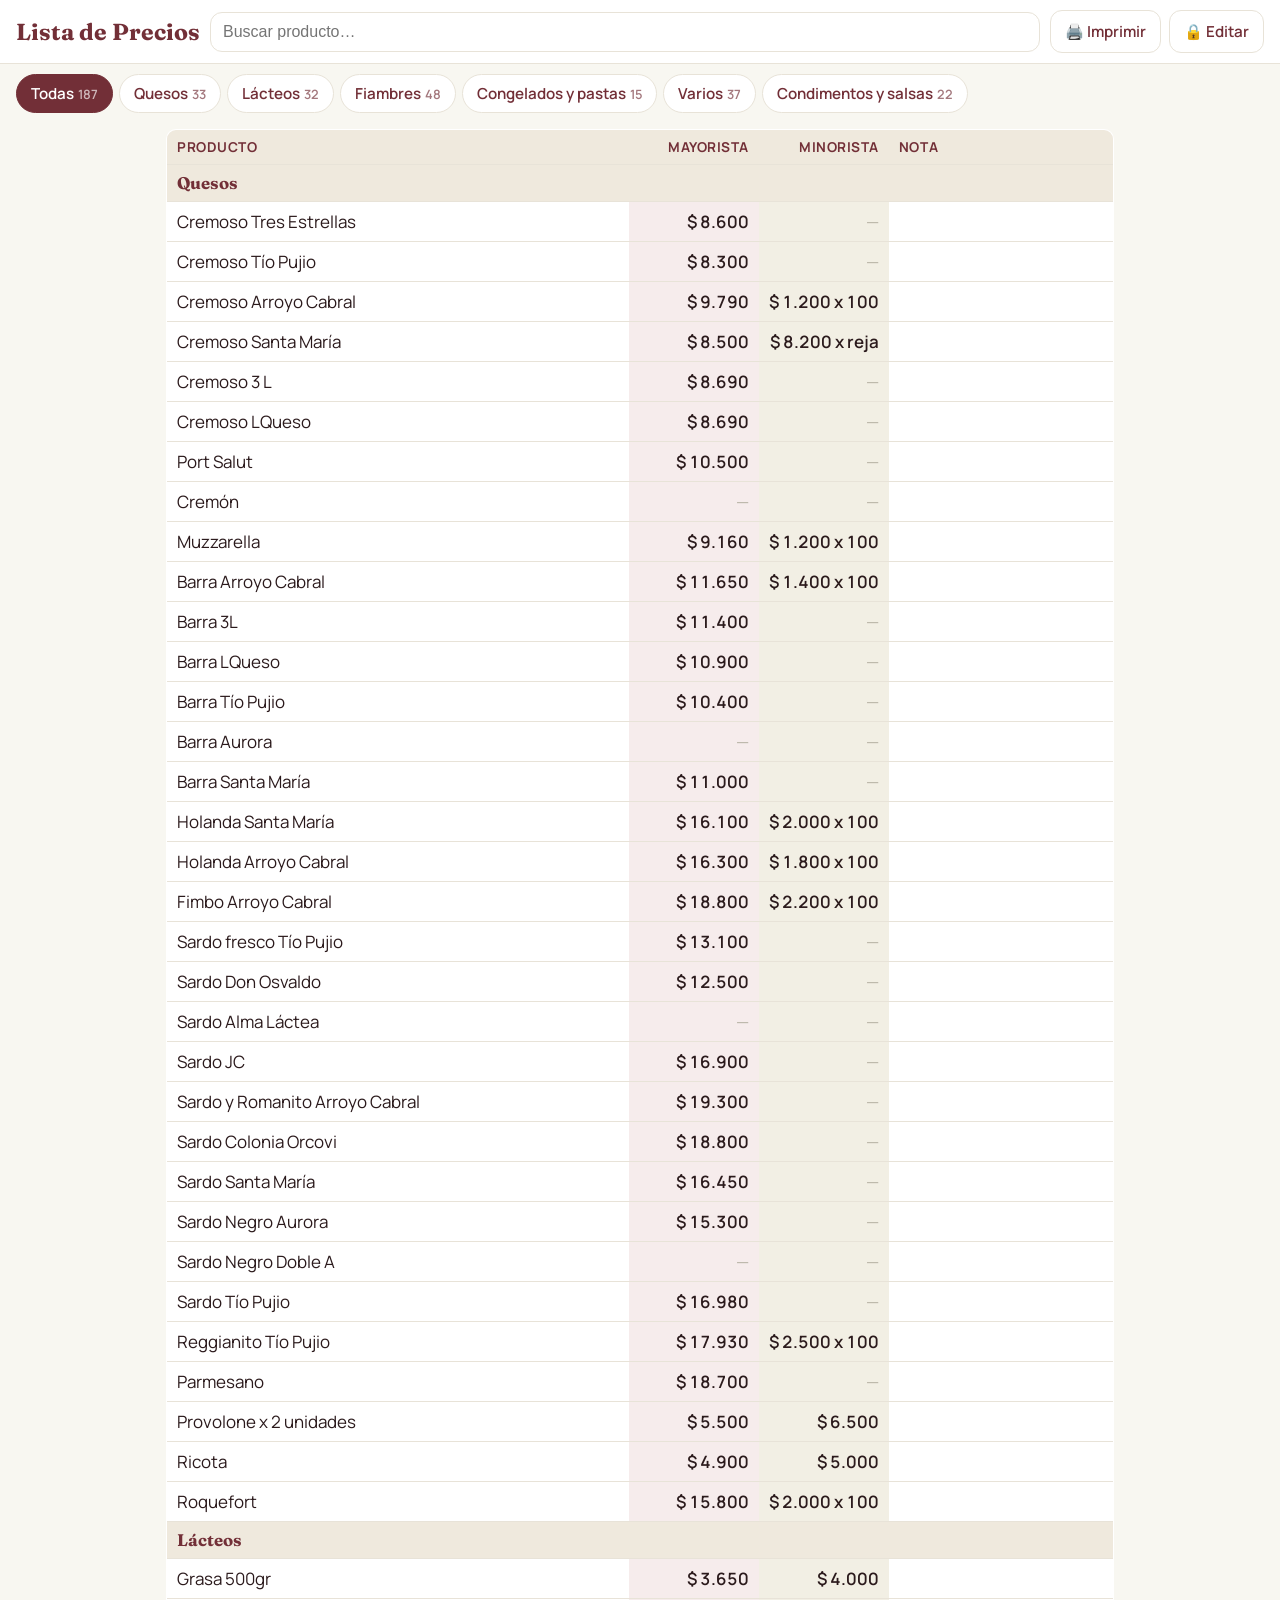
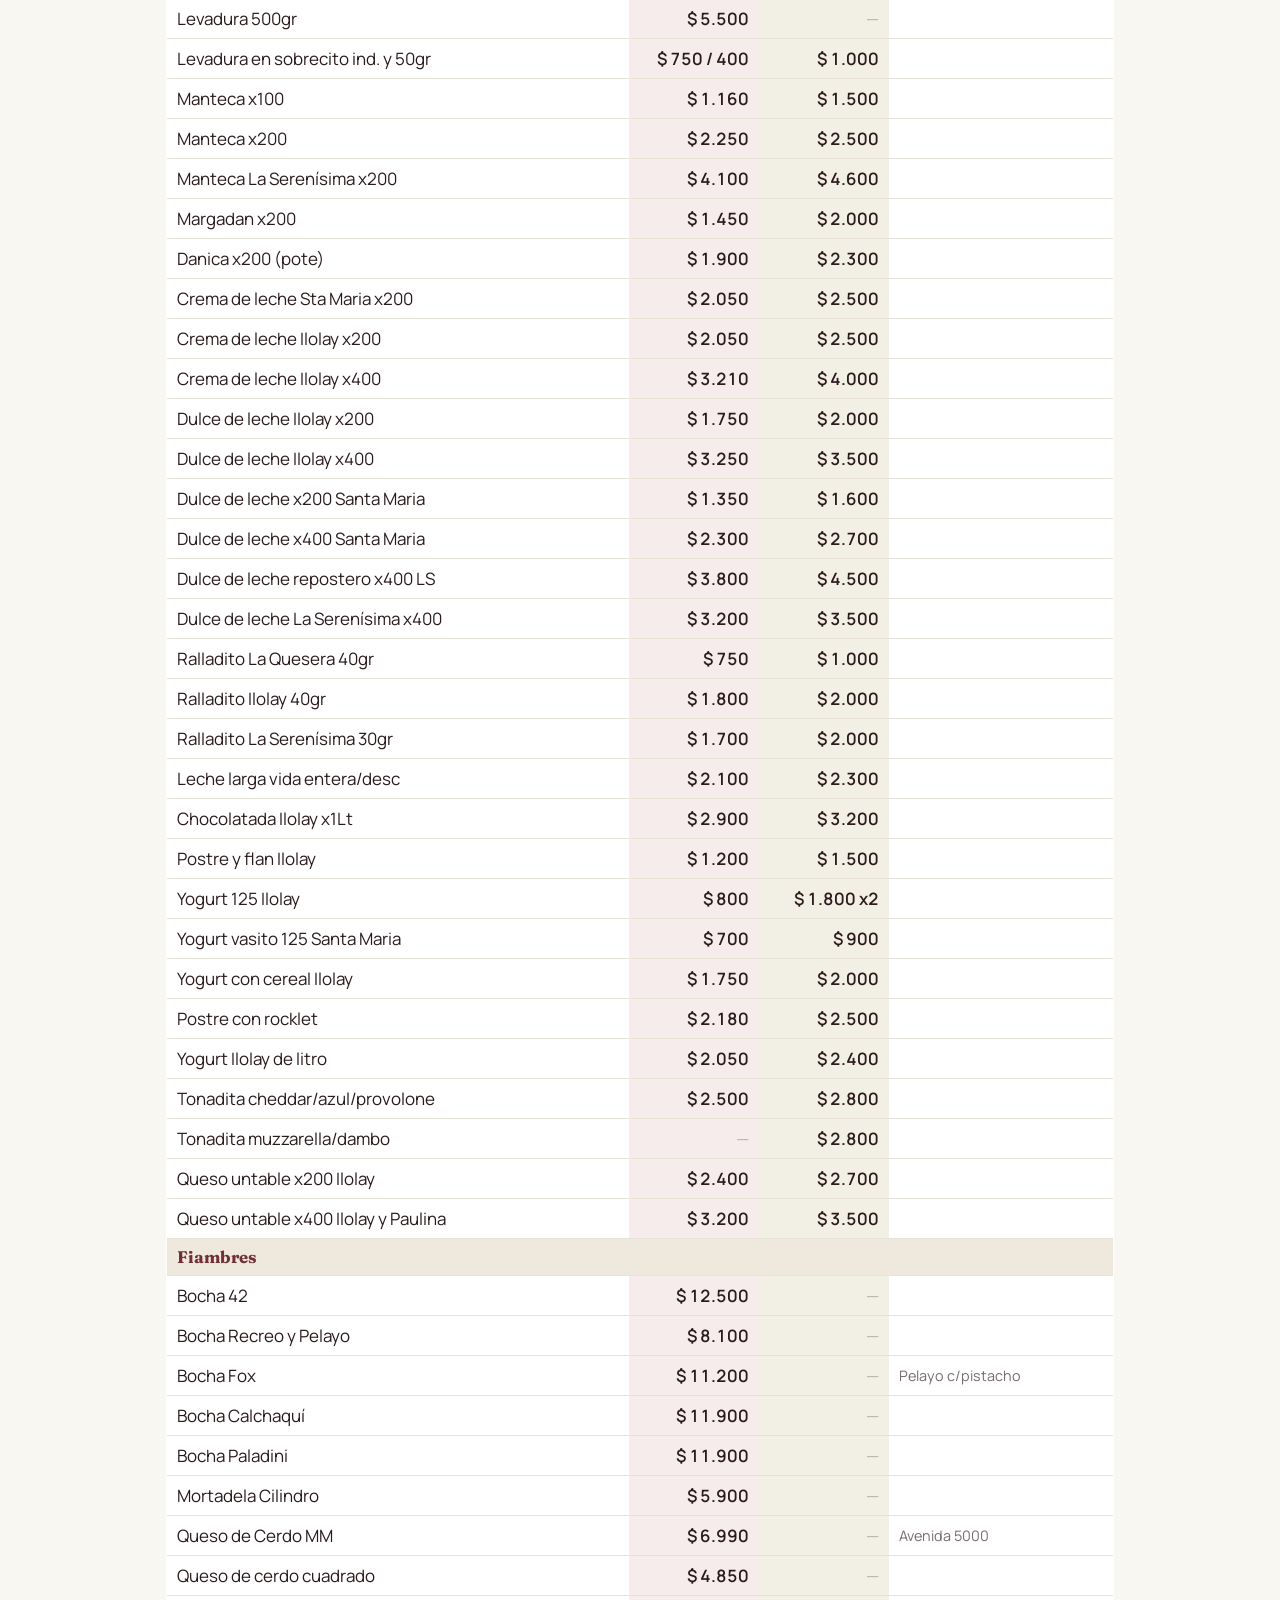
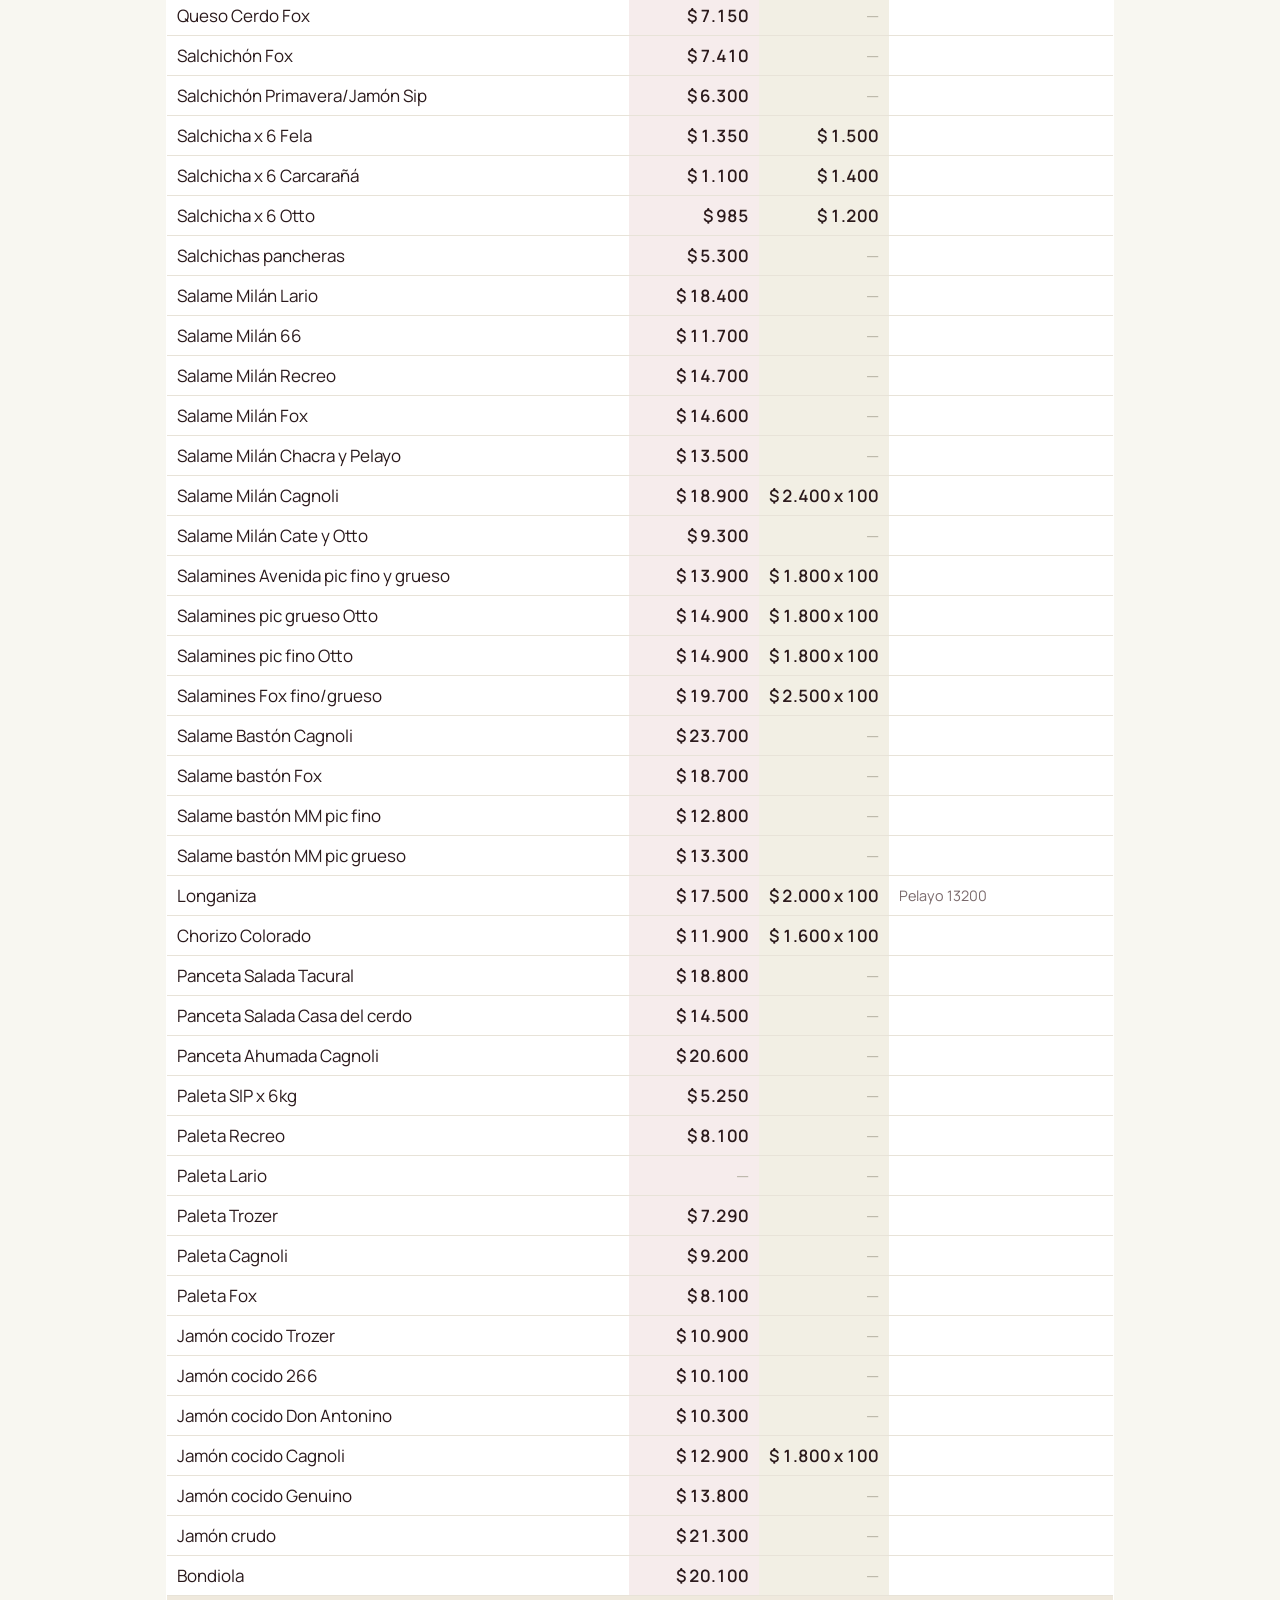
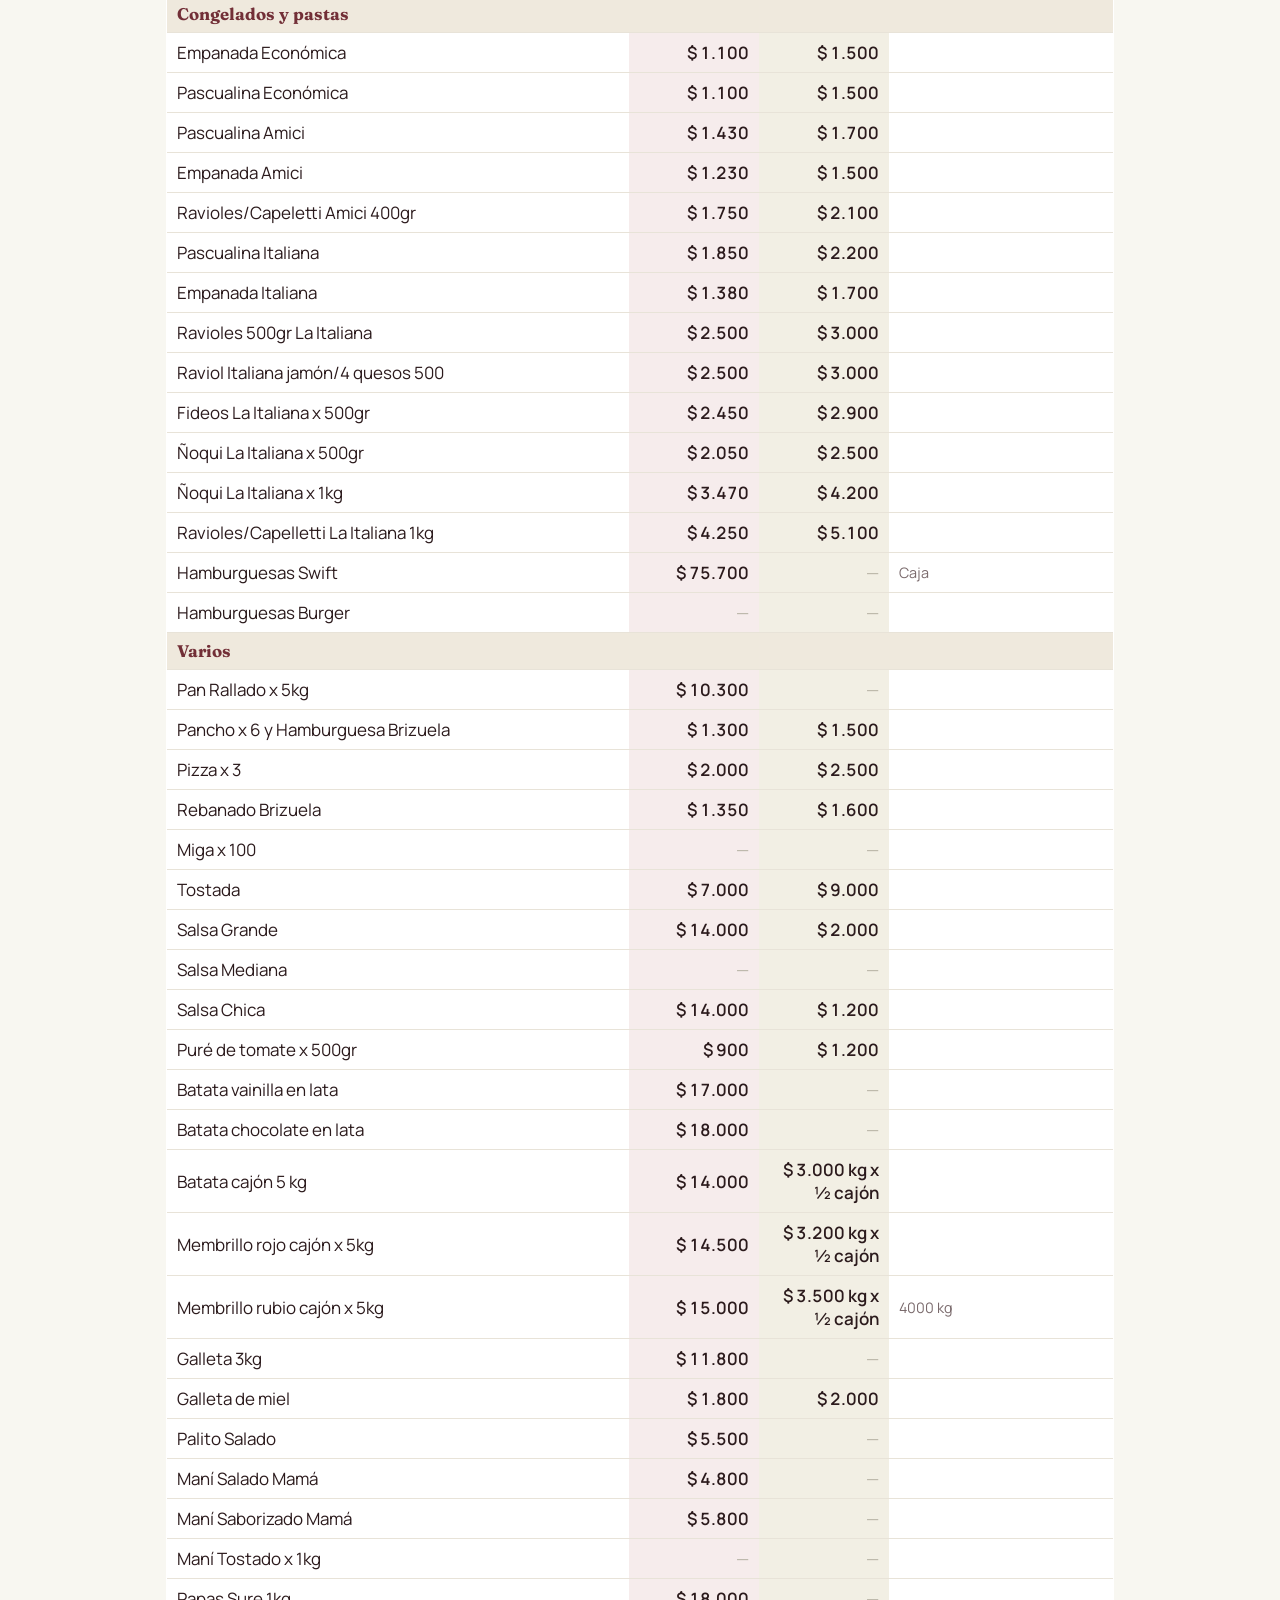
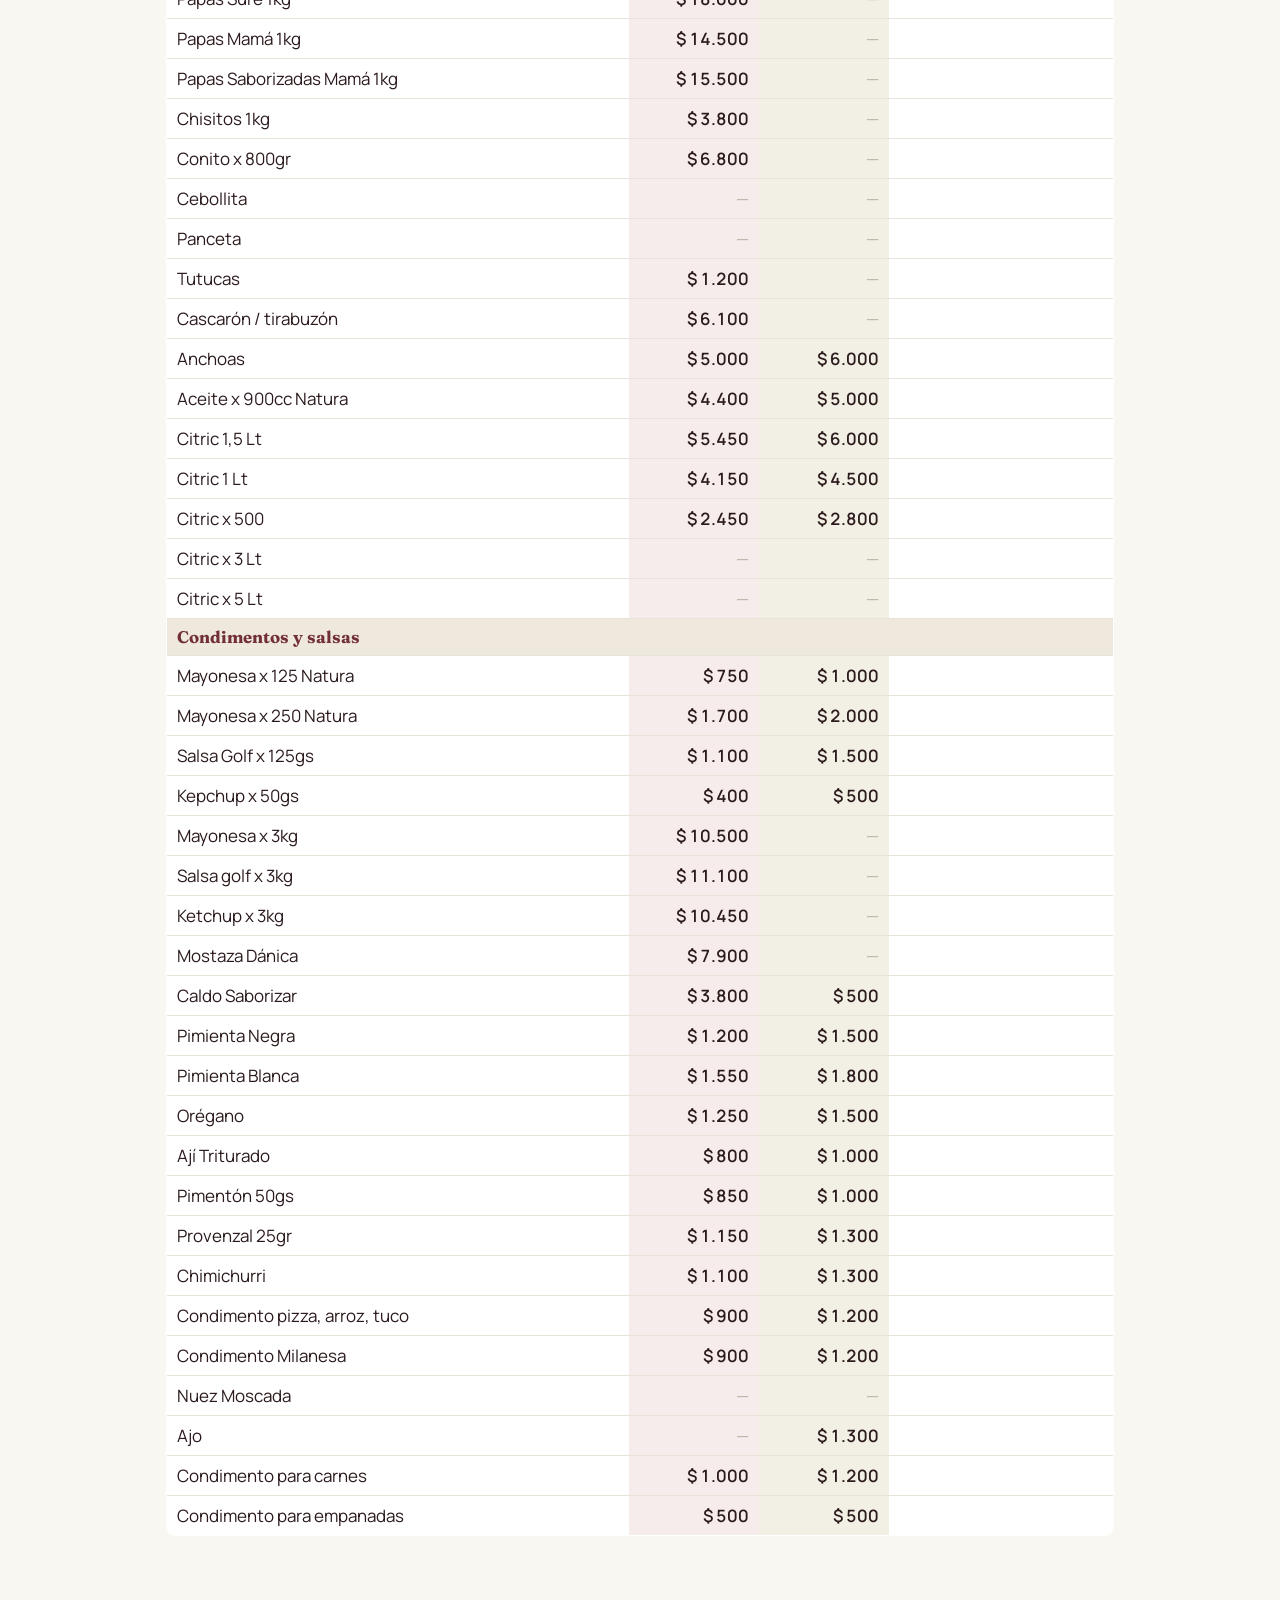
==== index.html @ 94960865 "Ojo dibujado (abierto/tachado) y versión en los archivos para evitar caché en el celular Co-Authored" ====
<!DOCTYPE html>
<html lang="es">
<head>
  <meta charset="UTF-8">
  <meta name="viewport" content="width=device-width, initial-scale=1">
  <title>Lista de Precios - Manantial</title>
  <link rel="stylesheet" href="styles.css?v=20261017b">
</head>
<body>
  <header class="topbar">
    <div class="titulo">
      <h1>Lista de Precios</h1>
      <small id="actualizado"></small>
    </div>
    <input id="buscar" type="search" placeholder="Buscar producto…" autocomplete="off">
    <div class="acciones">
      <button id="btnImprimir" class="btn visitante-only">🖨️ Imprimir</button>
      <button id="btnAdmin" class="btn visitante-only">🔒 Editar</button>
      <button id="btnEditar" class="btn primario admin-only">✏️ Editar</button>
      <button id="btnSalir" class="btn admin-only">🔓 Cerrar Sesión Editor</button>
      <button id="btnMenu" class="btn admin-only">⋯ Más</button>
      <div id="menu" class="menu" hidden>
        <button data-accion="porcentaje">📈 Ajustar precios por %</button>
        <button data-accion="categorias">🗂️ Administrar categorías</button>
        <button data-accion="imprimir">🖨️ Imprimir / PDF</button>
        <button data-accion="csv">📄 Descargar para Excel (CSV)</button>
        <button data-accion="respaldo">💾 Guardar copia de seguridad</button>
        <button data-accion="restaurar">📂 Restaurar copia de seguridad</button>
        <button data-accion="reiniciar" class="peligro">♻️ Volver al catálogo original</button>
        <button data-accion="salir">🔓 Salir de administrador</button>
      </div>
      <input id="archivoRespaldo" type="file" accept=".json" hidden>
    </div>
  </header>

  <nav id="tabs" class="tabs"></nav>

  <main>
    <p id="aviso" class="aviso" hidden>Modo edición: tocá cualquier campo para cambiarlo. Se guarda solo.</p>
    <table id="tabla">
      <thead>
        <tr>
          <th class="c-nombre">Producto</th>
          <th class="c-precio">Mayorista</th>
          <th class="c-precio">Minorista</th>
          <th class="c-nota">Nota</th>
          <th class="c-acc edit-only"></th>
        </tr>
      </thead>
      <tbody id="cuerpo"></tbody>
    </table>
    <p id="vacio" class="vacio" hidden>No hay productos para mostrar.</p>
    <button id="btnAgregar" class="btn primario agregar edit-only">➕ Agregar producto</button>
  </main>

  <dialog id="dlg"></dialog>
  <div id="toast" class="toast" hidden></div>

  <script src="datos.js?v=20261017b"></script>
  <script src="app.js?v=20261017b"></script>
</body>
</html>
---- styles.css ----
@import url("https://fonts.googleapis.com/css2?family=Fraunces:opsz,wght@9..144,700&family=Manrope:wght@400;500;600;700&display=swap");

:root {
  --bg: #f8f7f1;        /* crema */
  --card: #ffffff;
  --texto: #2b1a1c;
  --suave: #7a6a6c;
  --linea: #e8e3d8;
  --acento: #722f37;    /* bordó */
  --acento-osc: #5a252c;
  --acento-suave: #be9a9d;
  --mayo: #f6ecec;
  --mino: #f2efe4;
  --peligro: #b3261e;
  --fila-cat: #efe9dd;
}
* { box-sizing: border-box; }
body {
  margin: 0;
  font-family: "Manrope", system-ui, -apple-system, "Segoe UI", Roboto, sans-serif;
  background: var(--bg);
  color: var(--texto);
  font-size: 17px;
}
.topbar {
  position: sticky; top: 0; z-index: 10;
  display: flex; flex-wrap: wrap; gap: 10px; align-items: center;
  padding: 10px 16px;
  background: var(--card);
  border-bottom: 1px solid var(--linea);
}
.titulo h1 { margin: 0; font-family: "Fraunces", Georgia, serif; font-weight: 700; font-size: 1.45rem; color: var(--acento); }
dialog h2 { font-family: "Fraunces", Georgia, serif; color: var(--acento); }
.titulo small { color: var(--suave); font-size: .8rem; }
#buscar {
  flex: 1 1 200px; min-width: 0;
  padding: 10px 12px; font-size: 1rem;
  border: 1px solid var(--linea); border-radius: 12px; background: #fff;
}
.acciones { position: relative; display: flex; gap: 8px; }
.btn {
  padding: 10px 14px; font-size: .95rem; cursor: pointer;
  border: 1px solid var(--linea); border-radius: 12px; font-family: inherit; font-weight: 600;
  background: var(--card); color: var(--acento);
}
.btn:hover { background: var(--mayo); }
.btn.primario { background: var(--acento); color: #fff; border-color: var(--acento); }
.btn.primario:hover { background: var(--acento-osc); }
.btn.peligro, .menu .peligro { color: var(--peligro); }
.menu {
  position: absolute; right: 0; top: 46px; z-index: 20;
  display: flex; flex-direction: column; min-width: 260px;
  background: var(--card); border: 1px solid var(--linea);
  border-radius: 10px; box-shadow: 0 8px 24px rgba(0,0,0,.15); overflow: hidden;
}
.menu[hidden] { display: none; }
.menu button {
  text-align: left; padding: 12px 14px; font-size: .95rem;
  border: 0; border-bottom: 1px solid var(--linea); background: none; cursor: pointer;
}
.menu button:last-child { border-bottom: 0; }
.menu button { font-family: inherit; color: var(--texto); }
.menu button:hover { background: var(--mayo); }

.tabs {
  display: flex; gap: 6px; padding: 10px 16px; overflow-x: auto;
  background: var(--bg); position: sticky; top: 64px; z-index: 9;
}
.tab {
  flex: none; padding: 8px 14px; border-radius: 999px; cursor: pointer;
  border: 1px solid var(--linea); background: var(--card); font-size: .95rem;
  font-family: inherit; font-weight: 600; color: var(--acento);
}
.tab.activa { background: var(--acento); color: #fff; border-color: var(--acento); }
.tab.nueva { border-style: dashed; color: var(--acento); font-weight: 600; }
.tab .n { opacity: .65; font-size: .8rem; margin-left: 4px; }

main { padding: 6px 16px 80px; max-width: 980px; margin: 0 auto; }
.aviso {
  background: #fff7d6; border: 1px solid #ecd978; border-radius: 8px;
  padding: 8px 12px; font-size: .9rem;
}
table { width: 100%; border-collapse: collapse; background: var(--card);
  border: 1px solid var(--linea); border-radius: 10px; overflow: hidden; }
th, td { padding: 8px 10px; border-bottom: 1px solid var(--linea); text-align: left; vertical-align: middle; }
th { background: var(--fila-cat); color: var(--acento); font-size: .85rem; text-transform: uppercase; letter-spacing: .04em; }
td.precio, th.c-precio { text-align: right; width: 130px; }
td.precio { font-variant-numeric: tabular-nums; font-weight: 600; }
td.mayo { background: var(--mayo); }
td.mino { background: var(--mino); }
td.nota { color: var(--suave); font-size: .9rem; }
td.sin { color: #b8b3a6; font-weight: 400; }
tr.cat-fila td { background: var(--fila-cat); color: var(--acento); font-family: "Fraunces", Georgia, serif; font-weight: 700; font-size: 1.05rem; }
td input {
  width: 100%; padding: 8px; font-size: 1rem; font-family: inherit;
  border: 1px solid var(--linea); border-radius: 6px; background: #fff;
}
td.precio input { text-align: right; }
td input:focus { outline: 2px solid var(--acento); border-color: var(--acento); }
.c-acc { width: 90px; }
.btn-fila { padding: 6px 8px; font-size: .9rem; border: 1px solid var(--linea); border-radius: 6px; background: #fff; cursor: pointer; }
.btn-fila.borrar:hover { color: var(--peligro); border-color: var(--peligro); }
.agregar { margin-top: 14px; }
.vacio { text-align: center; color: var(--suave); padding: 30px; }

/* visitantes vs administrador */
body:not(.admin) .admin-only { display: none !important; }
body.admin .visitante-only { display: none !important; }

/* ocultar controles de edición fuera del modo edición */
body:not(.editando) .edit-only { display: none !important; }

dialog { border: 0; border-radius: 12px; padding: 20px; max-width: 460px; width: calc(100% - 32px); box-shadow: 0 10px 40px rgba(0,0,0,.3); }
dialog::backdrop { background: rgba(0,0,0,.4); }
dialog h2 { margin-top: 0; font-size: 1.15rem; }
dialog label { display: block; margin: 10px 0 4px; font-size: .9rem; color: var(--suave); }
dialog input, dialog select { width: 100%; padding: 10px; font-size: 1rem; border: 1px solid var(--linea); border-radius: 8px; }
/* puntos en lugar de letras, sin que el navegador ofrezca guardar la contraseña */
dialog input.oculto { -webkit-text-security: disc; text-security: disc; }
.campo-clave { position: relative; }
.campo-clave input { padding-right: 46px; }
.ojo { position: absolute; right: 6px; top: 50%; transform: translateY(-50%); border: 0; background: none; color: var(--acento); cursor: pointer; padding: 6px 8px; display: flex; }
dialog .pie { display: flex; justify-content: flex-end; gap: 8px; margin-top: 18px; }
.cat-item { display: flex; gap: 6px; margin-bottom: 6px; }
.cat-item input { flex: 1; }

.toast {
  position: fixed; bottom: 20px; left: 50%; transform: translateX(-50%);
  background: #111827; color: #fff; padding: 10px 18px; border-radius: 8px; z-index: 50;
}
.toast[hidden] { display: none; }

/* Celular: cada producto como tarjeta */
@media (max-width: 640px) {
  body { font-size: 16px; }
  .tabs { top: 112px; }
  table, thead, tbody, tr, td { display: block; }
  thead { display: none; }
  tr { padding: 10px 12px; border-bottom: 1px solid var(--linea); position: relative; }
  td { border: 0; padding: 2px 0; }
  td.nombre { font-weight: 600; margin-bottom: 4px; }
  td.precio { display: inline-block; width: auto; min-width: 46%; text-align: left; border-radius: 6px; padding: 4px 8px; margin-right: 2%; }
  td.mayo::before { content: "Mayorista: "; font-weight: 400; font-size: .8rem; }
  td.mino::before { content: "Minorista: "; font-weight: 400; font-size: .8rem; }
  td.nota { display: block; margin-top: 4px; }
  body.editando td.precio { display: block; margin: 4px 0; }
  td.acc { margin-top: 6px; }
  tr.cat-fila { padding: 8px 12px; }
}

@media print {
  .topbar, .tabs, .aviso, .edit-only, .toast { display: none !important; }
  body { background: #fff; font-size: 12px; }
  main { padding: 0; max-width: none; }
  th, td { padding: 3px 6px; }
  tr { break-inside: avoid; }
}
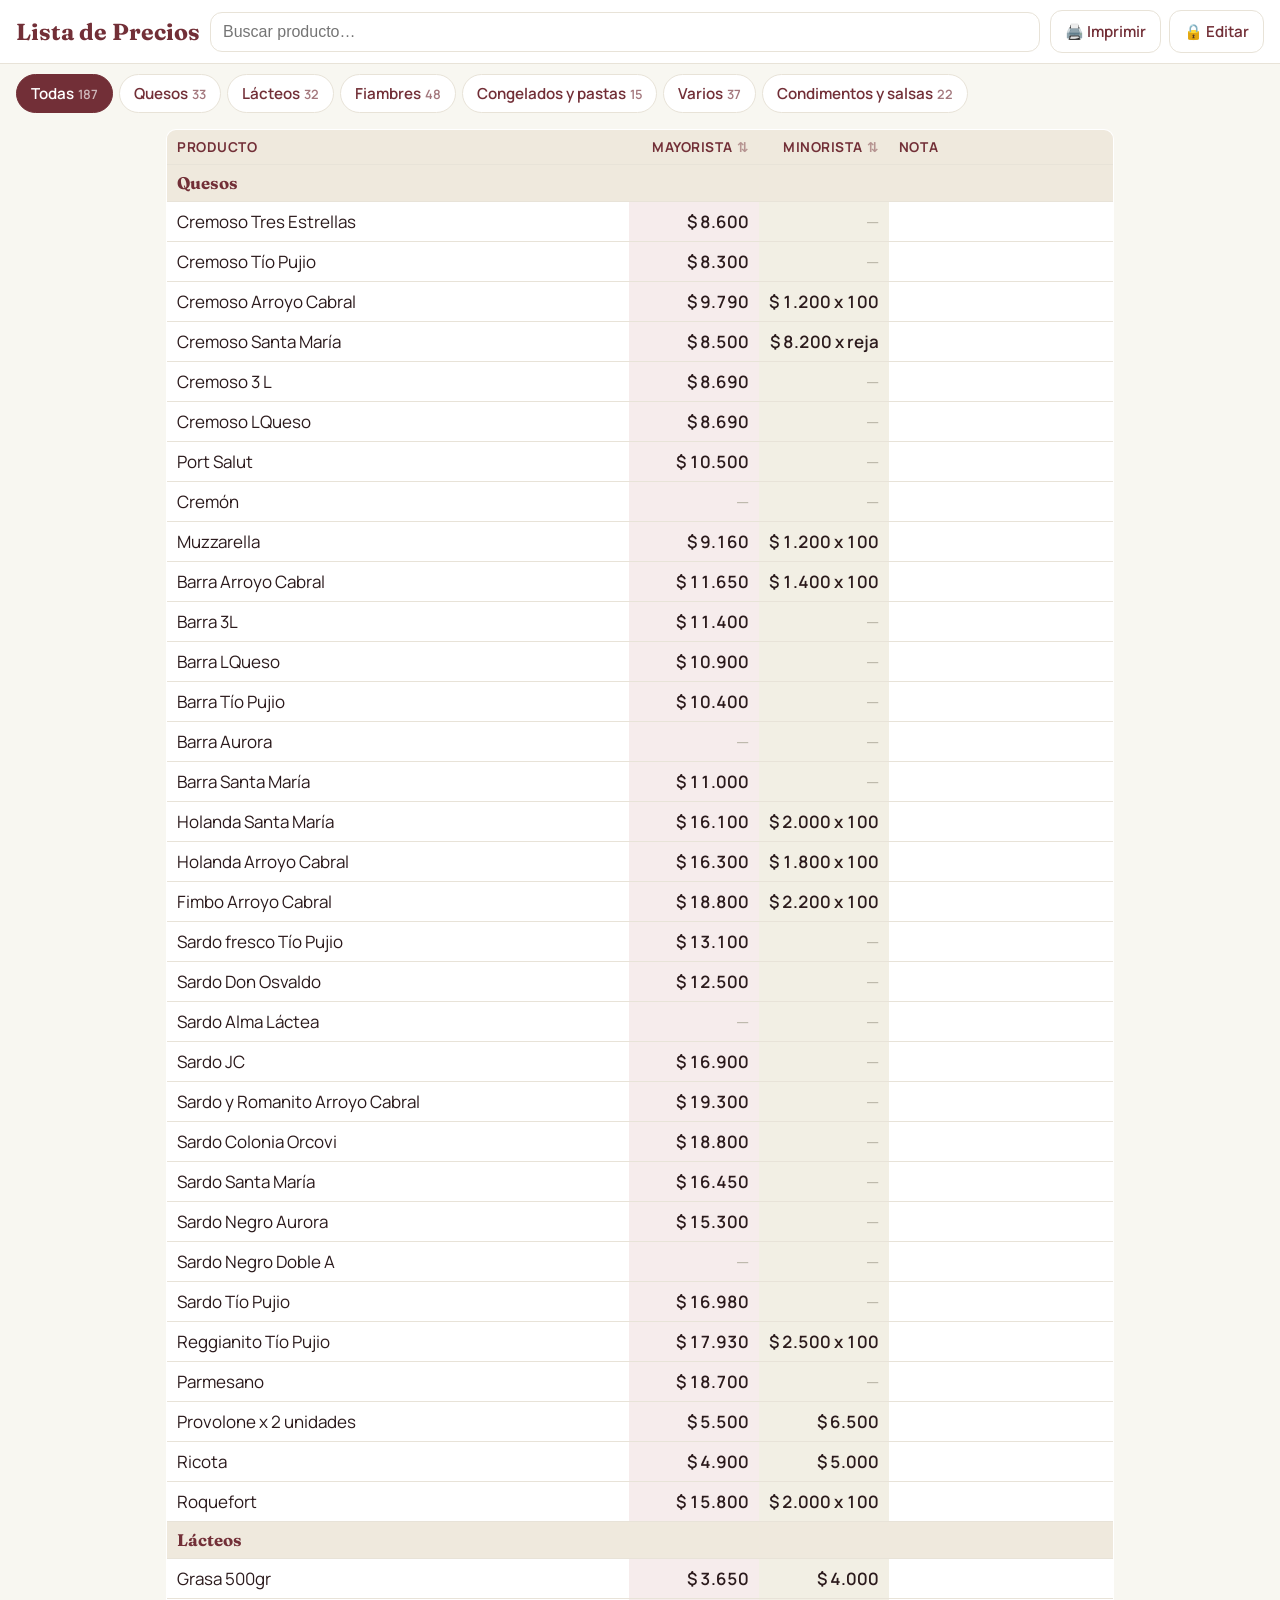
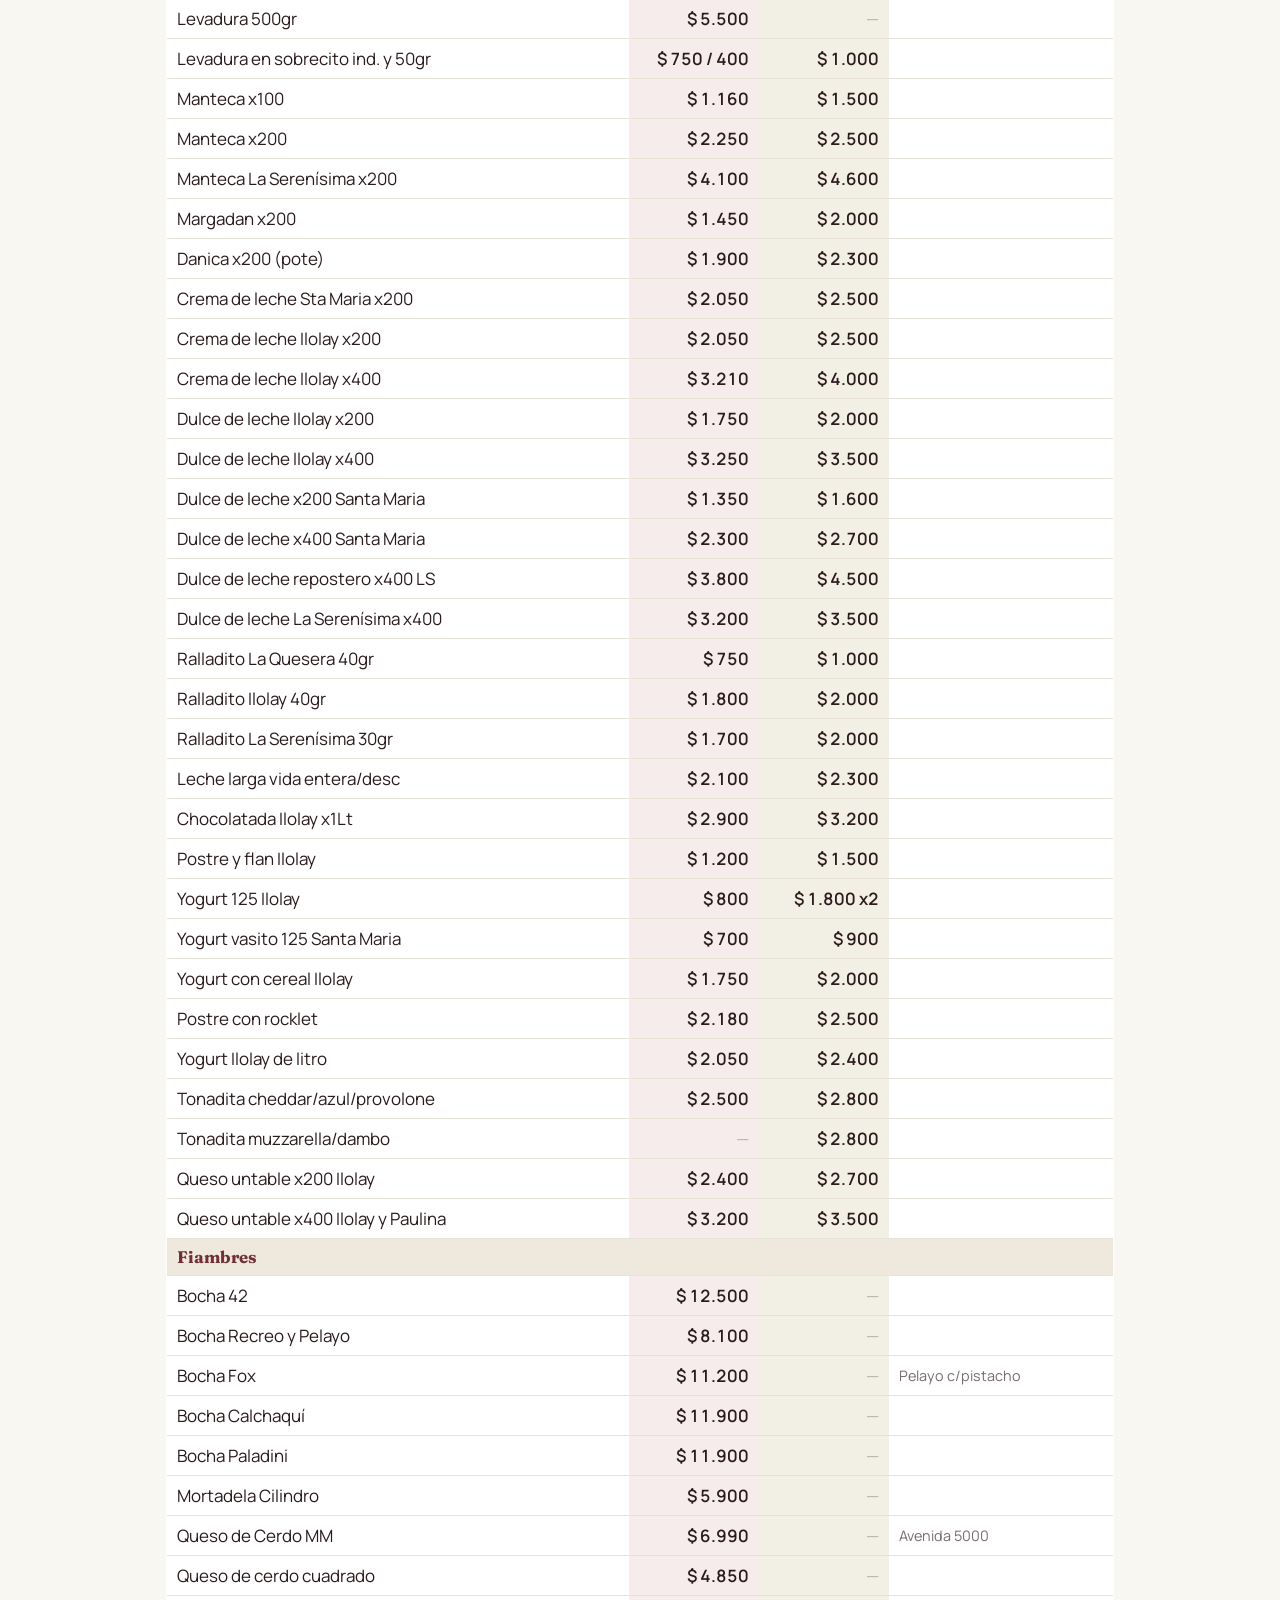
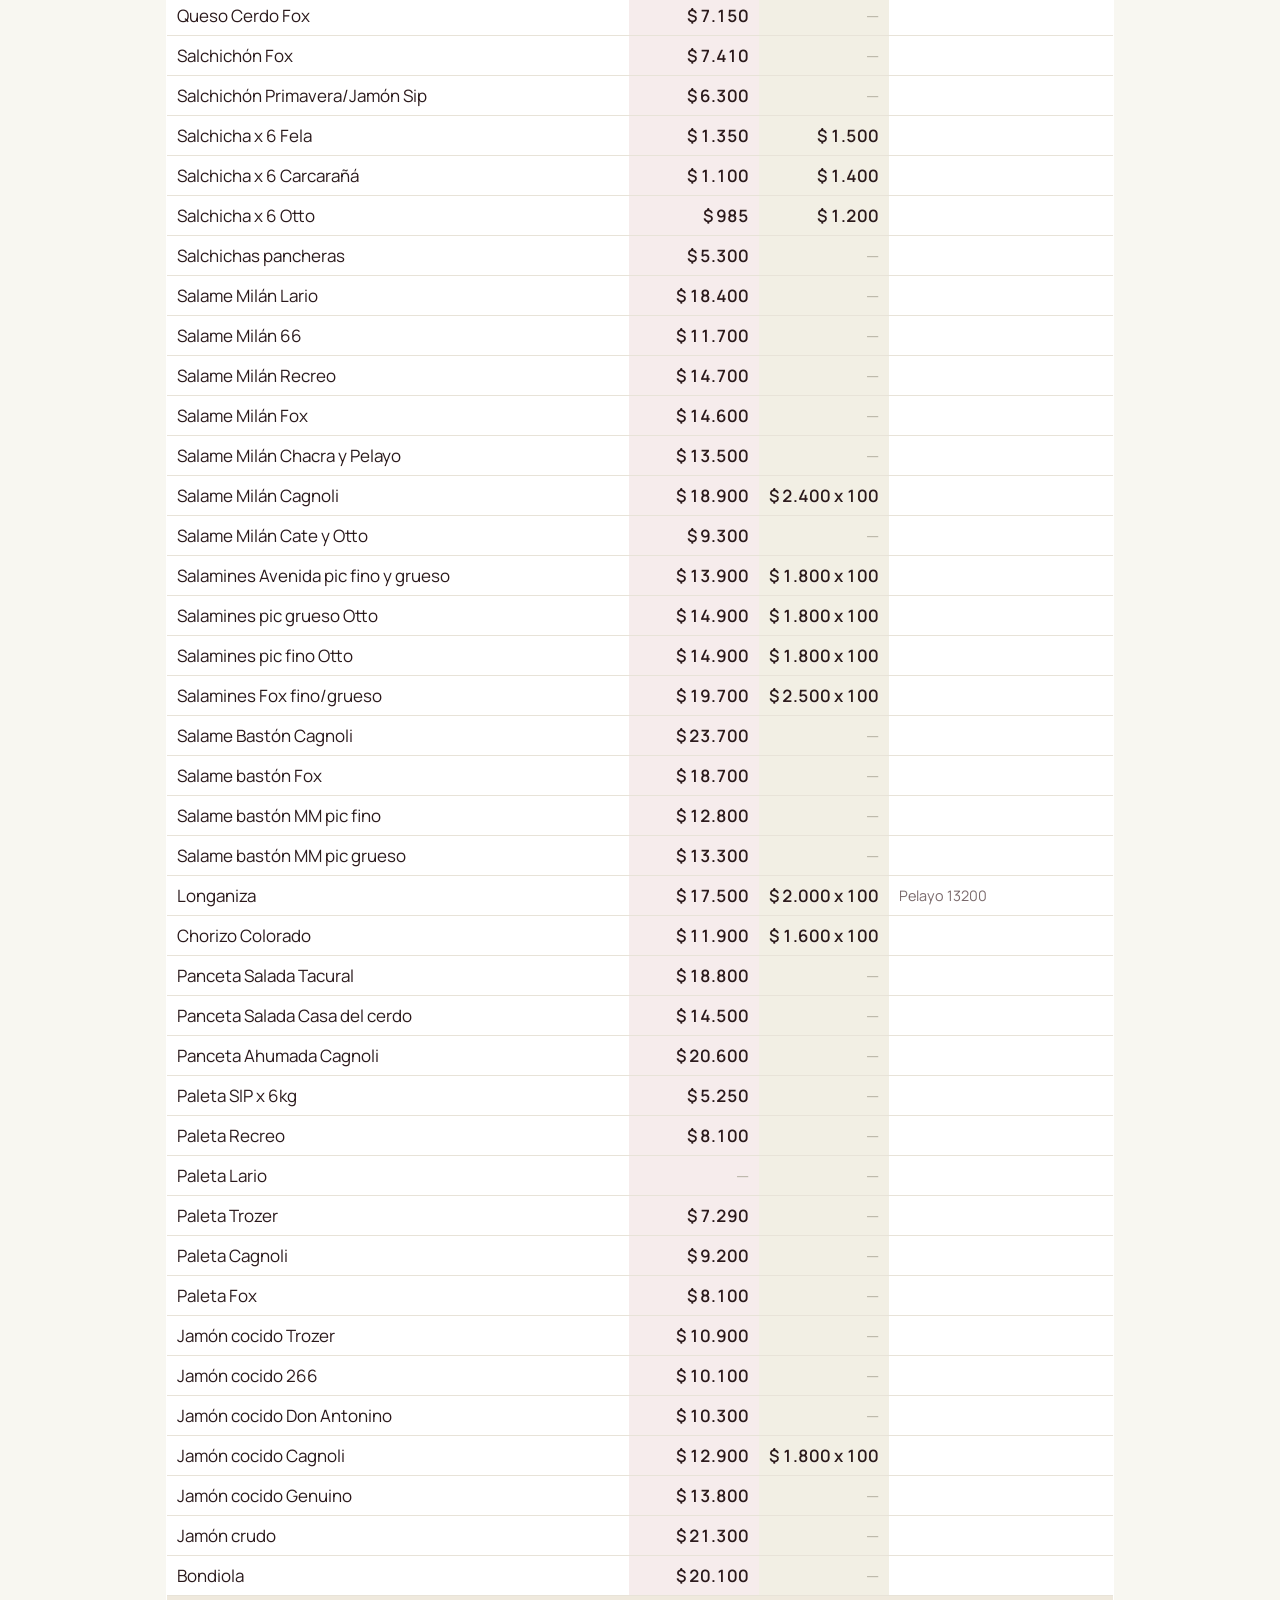
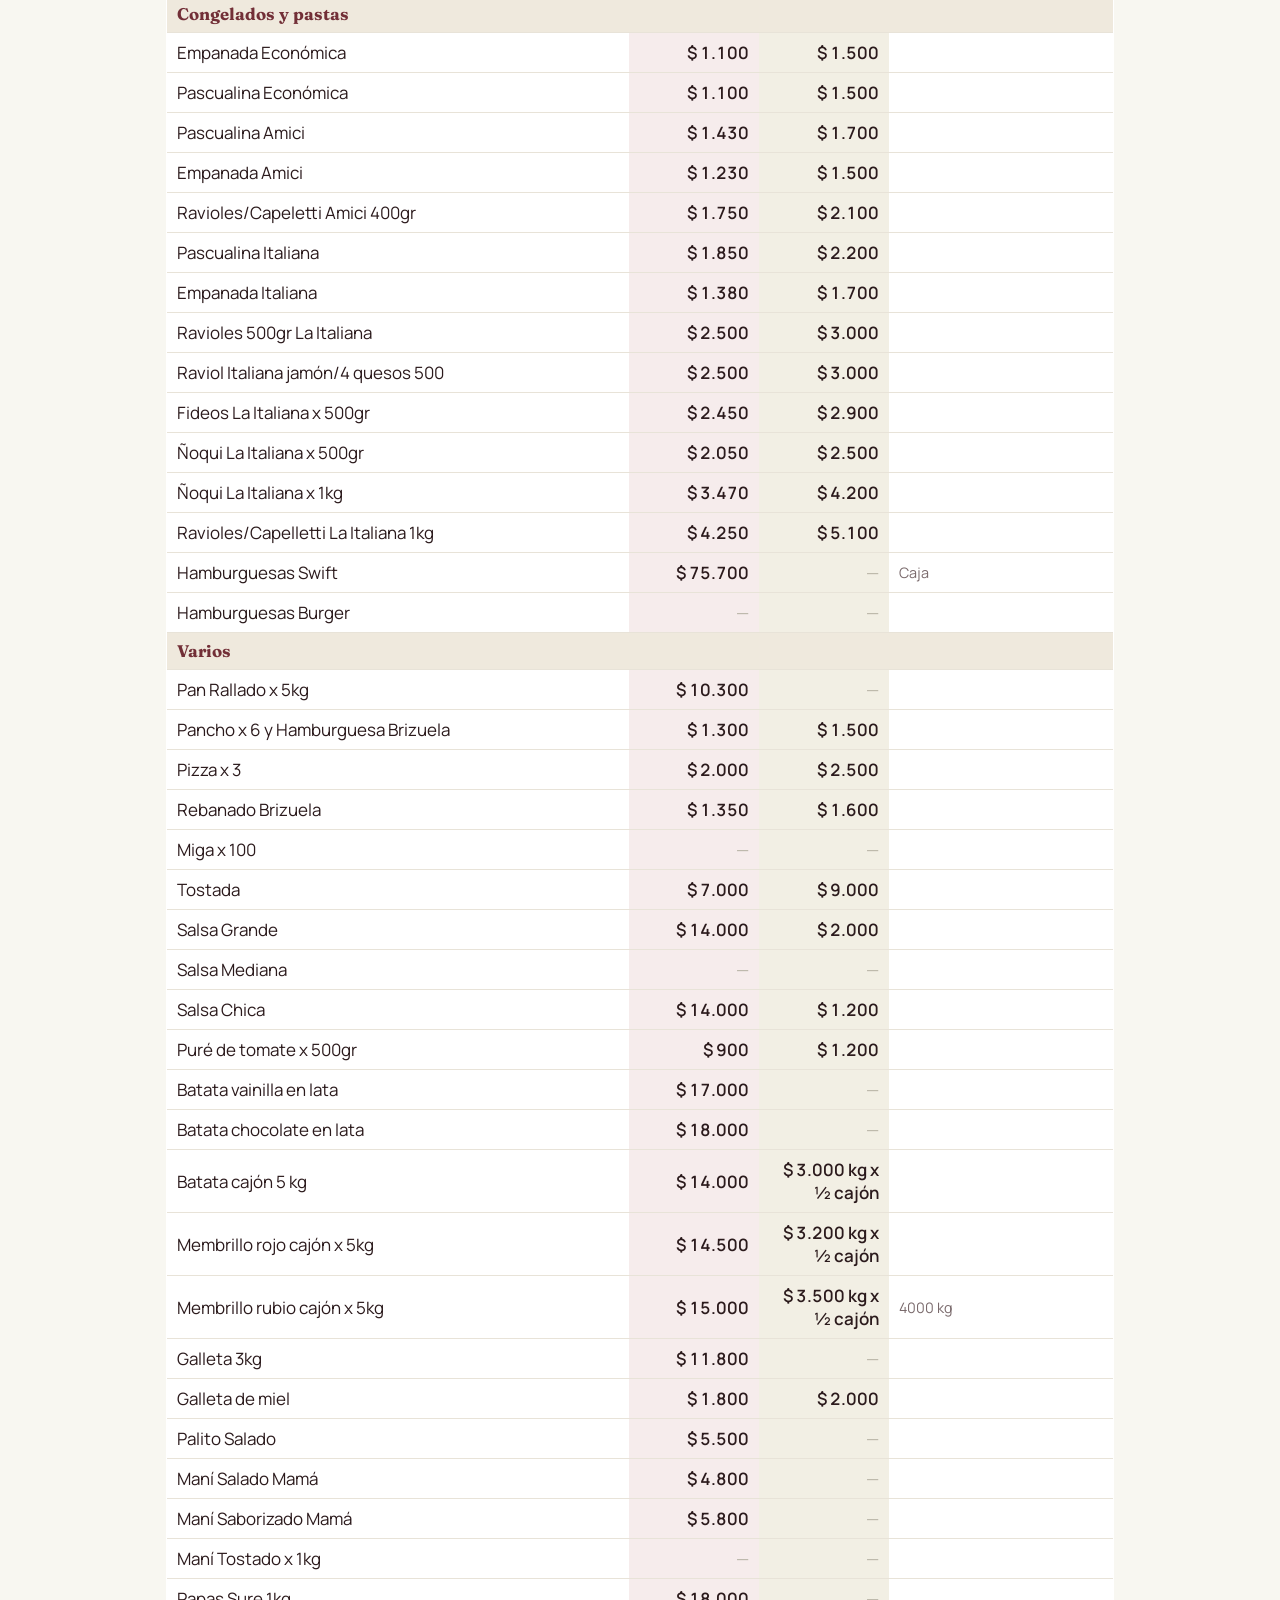
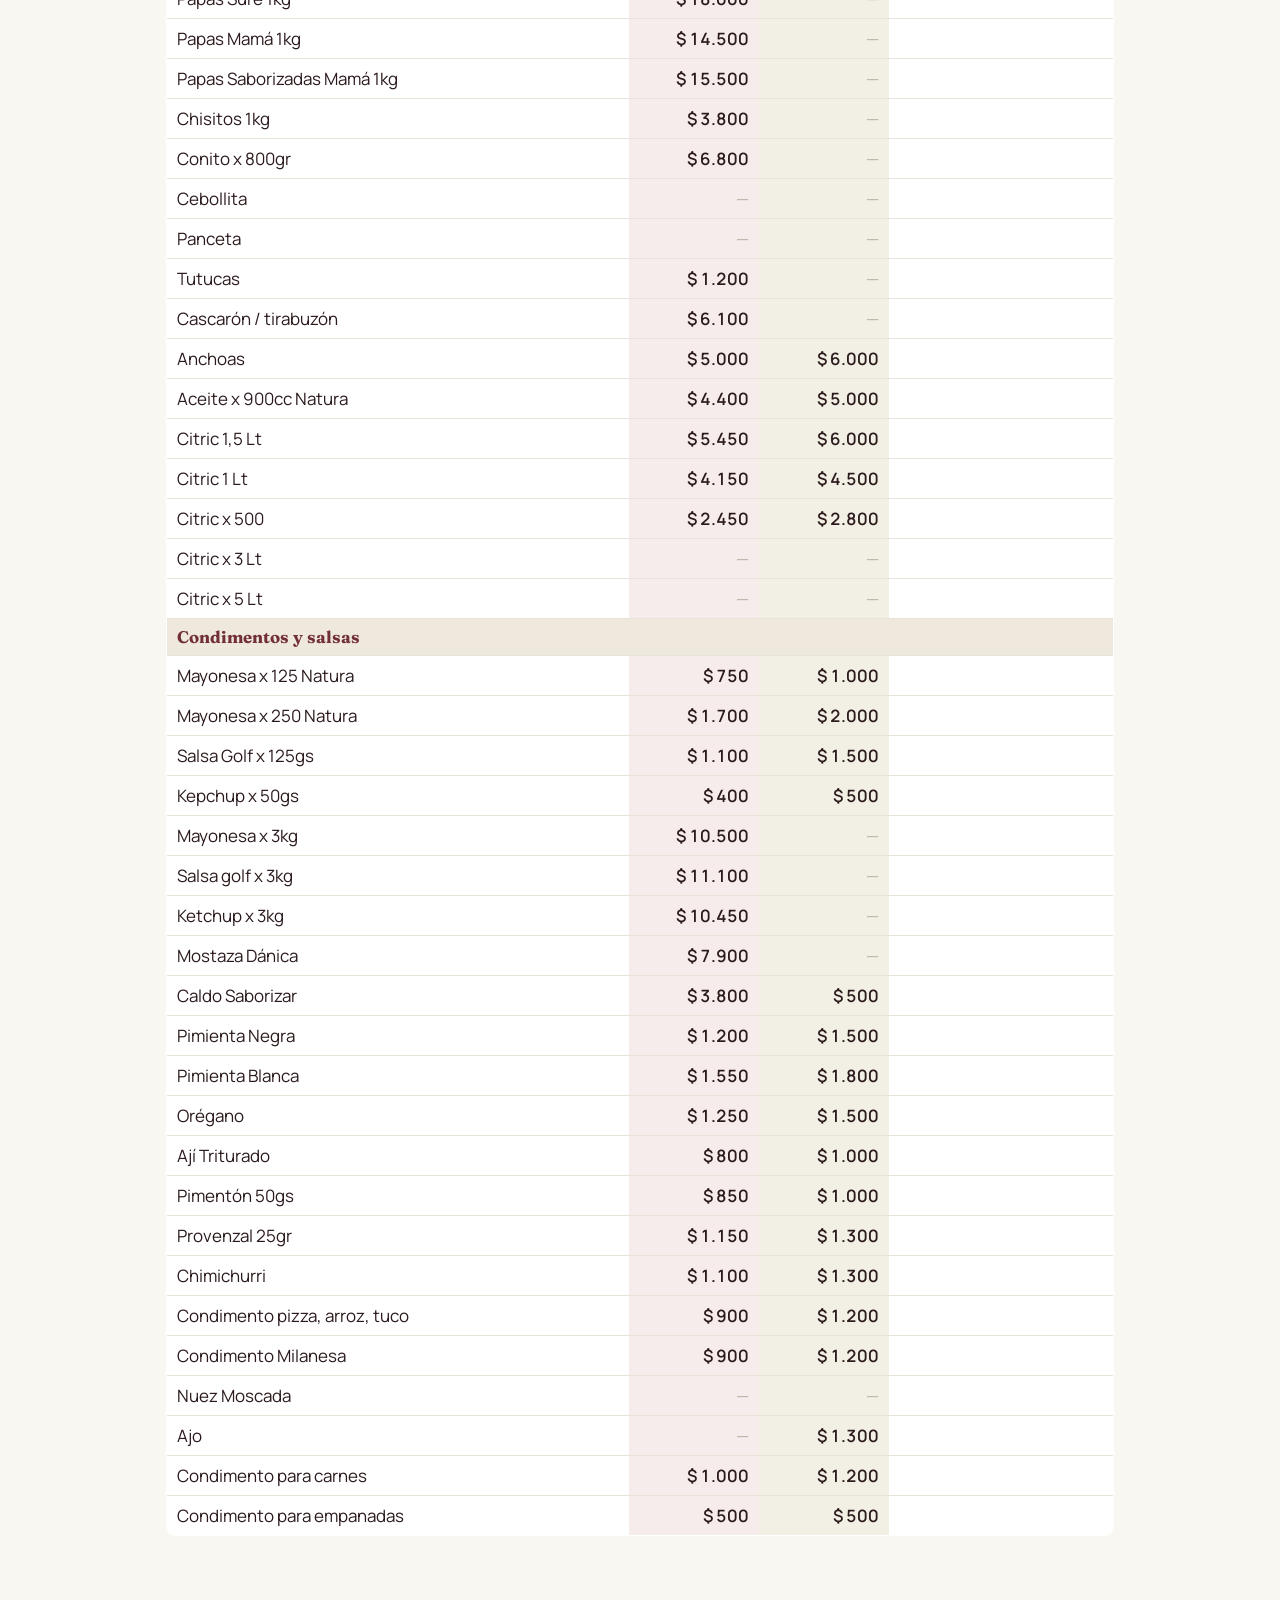
==== commit 88b0a0ee: "Celular con tabla Producto/Mayorista/Minorista y orden por precio con doble flecha Co-Authored-By: C" ====
--- a/index.html
+++ b/index.html
@@ -4,7 +4,7 @@
   <meta charset="UTF-8">
   <meta name="viewport" content="width=device-width, initial-scale=1">
   <title>Lista de Precios - Manantial</title>
-  <link rel="stylesheet" href="styles.css?v=20261017b">
+  <link rel="stylesheet" href="styles.css?v=20261017c">
 </head>
 <body>
   <header class="topbar">
@@ -41,8 +41,8 @@
       <thead>
         <tr>
           <th class="c-nombre">Producto</th>
-          <th class="c-precio">Mayorista</th>
-          <th class="c-precio">Minorista</th>
+          <th class="c-precio"><button type="button" class="orden" data-orden="mayorista" title="Ordenar por Mayorista">Mayorista <span class="flecha">⇅</span></button></th>
+          <th class="c-precio"><button type="button" class="orden" data-orden="minorista" title="Ordenar por Minorista">Minorista <span class="flecha">⇅</span></button></th>
           <th class="c-nota">Nota</th>
           <th class="c-acc edit-only"></th>
         </tr>
@@ -56,7 +56,7 @@
   <dialog id="dlg"></dialog>
   <div id="toast" class="toast" hidden></div>
 
-  <script src="datos.js?v=20261017b"></script>
-  <script src="app.js?v=20261017b"></script>
+  <script src="datos.js?v=20261017c"></script>
+  <script src="app.js?v=20261017c"></script>
 </body>
 </html>
--- a/styles.css
+++ b/styles.css
@@ -85,6 +85,14 @@
 th, td { padding: 8px 10px; border-bottom: 1px solid var(--linea); text-align: left; vertical-align: middle; }
 th { background: var(--fila-cat); color: var(--acento); font-size: .85rem; text-transform: uppercase; letter-spacing: .04em; }
 td.precio, th.c-precio { text-align: right; width: 130px; }
+.nota-inline { display: none; }
+.orden {
+  all: unset; cursor: pointer; display: inline-flex; gap: 4px; align-items: center;
+  color: inherit; font: inherit; text-transform: inherit; letter-spacing: inherit;
+}
+.orden .flecha { font-size: 1em; opacity: .45; }
+.orden.activo .flecha { opacity: 1; }
+.orden:focus-visible { outline: 2px solid var(--acento); border-radius: 4px; }
 td.precio { font-variant-numeric: tabular-nums; font-weight: 600; }
 td.mayo { background: var(--mayo); }
 td.mino { background: var(--mino); }
@@ -134,18 +142,29 @@
 @media (max-width: 640px) {
   body { font-size: 16px; }
   .tabs { top: 112px; }
-  table, thead, tbody, tr, td { display: block; }
-  thead { display: none; }
-  tr { padding: 10px 12px; border-bottom: 1px solid var(--linea); position: relative; }
-  td { border: 0; padding: 2px 0; }
-  td.nombre { font-weight: 600; margin-bottom: 4px; }
-  td.precio { display: inline-block; width: auto; min-width: 46%; text-align: left; border-radius: 6px; padding: 4px 8px; margin-right: 2%; }
-  td.mayo::before { content: "Mayorista: "; font-weight: 400; font-size: .8rem; }
-  td.mino::before { content: "Minorista: "; font-weight: 400; font-size: .8rem; }
-  td.nota { display: block; margin-top: 4px; }
-  body.editando td.precio { display: block; margin: 4px 0; }
-  td.acc { margin-top: 6px; }
-  tr.cat-fila { padding: 8px 12px; }
+  main { padding: 4px 8px 80px; }
+
+  /* Vista: misma tabla que en la computadora (Producto | Mayorista | Minorista) */
+  body:not(.editando) th, body:not(.editando) td { padding: 8px 6px; }
+  body:not(.editando) th { font-size: .7rem; }
+  body:not(.editando) th.c-precio, body:not(.editando) td.precio { width: 27%; }
+  body:not(.editando) .c-nota, body:not(.editando) td.nota { display: none; }
+  body:not(.editando) td.nombre { font-size: .92rem; line-height: 1.25; }
+  body:not(.editando) td.precio { font-size: .9rem; white-space: nowrap; }
+  .nota-inline { display: block; color: var(--suave); font-size: .75rem; font-weight: 400; }
+
+  /* Edición: cada producto como tarjeta para que los campos sean cómodos */
+  body.editando table, body.editando thead, body.editando tbody, body.editando tr, body.editando td { display: block; }
+  body.editando thead { display: none; }
+  body.editando tr { padding: 10px 12px; border-bottom: 1px solid var(--linea); position: relative; }
+  body.editando td { border: 0; padding: 2px 0; }
+  body.editando td.nombre { font-weight: 600; margin-bottom: 4px; }
+  body.editando td.precio { display: block; width: auto; text-align: left; margin: 4px 0; padding: 4px 8px; border-radius: 6px; }
+  body.editando td.mayo::before { content: "Mayorista: "; font-weight: 400; font-size: .8rem; }
+  body.editando td.mino::before { content: "Minorista: "; font-weight: 400; font-size: .8rem; }
+  body.editando td.nota { display: block; margin-top: 4px; }
+  body.editando td.acc { margin-top: 6px; }
+  body.editando tr.cat-fila { padding: 8px 12px; }
 }
 
 @media print {
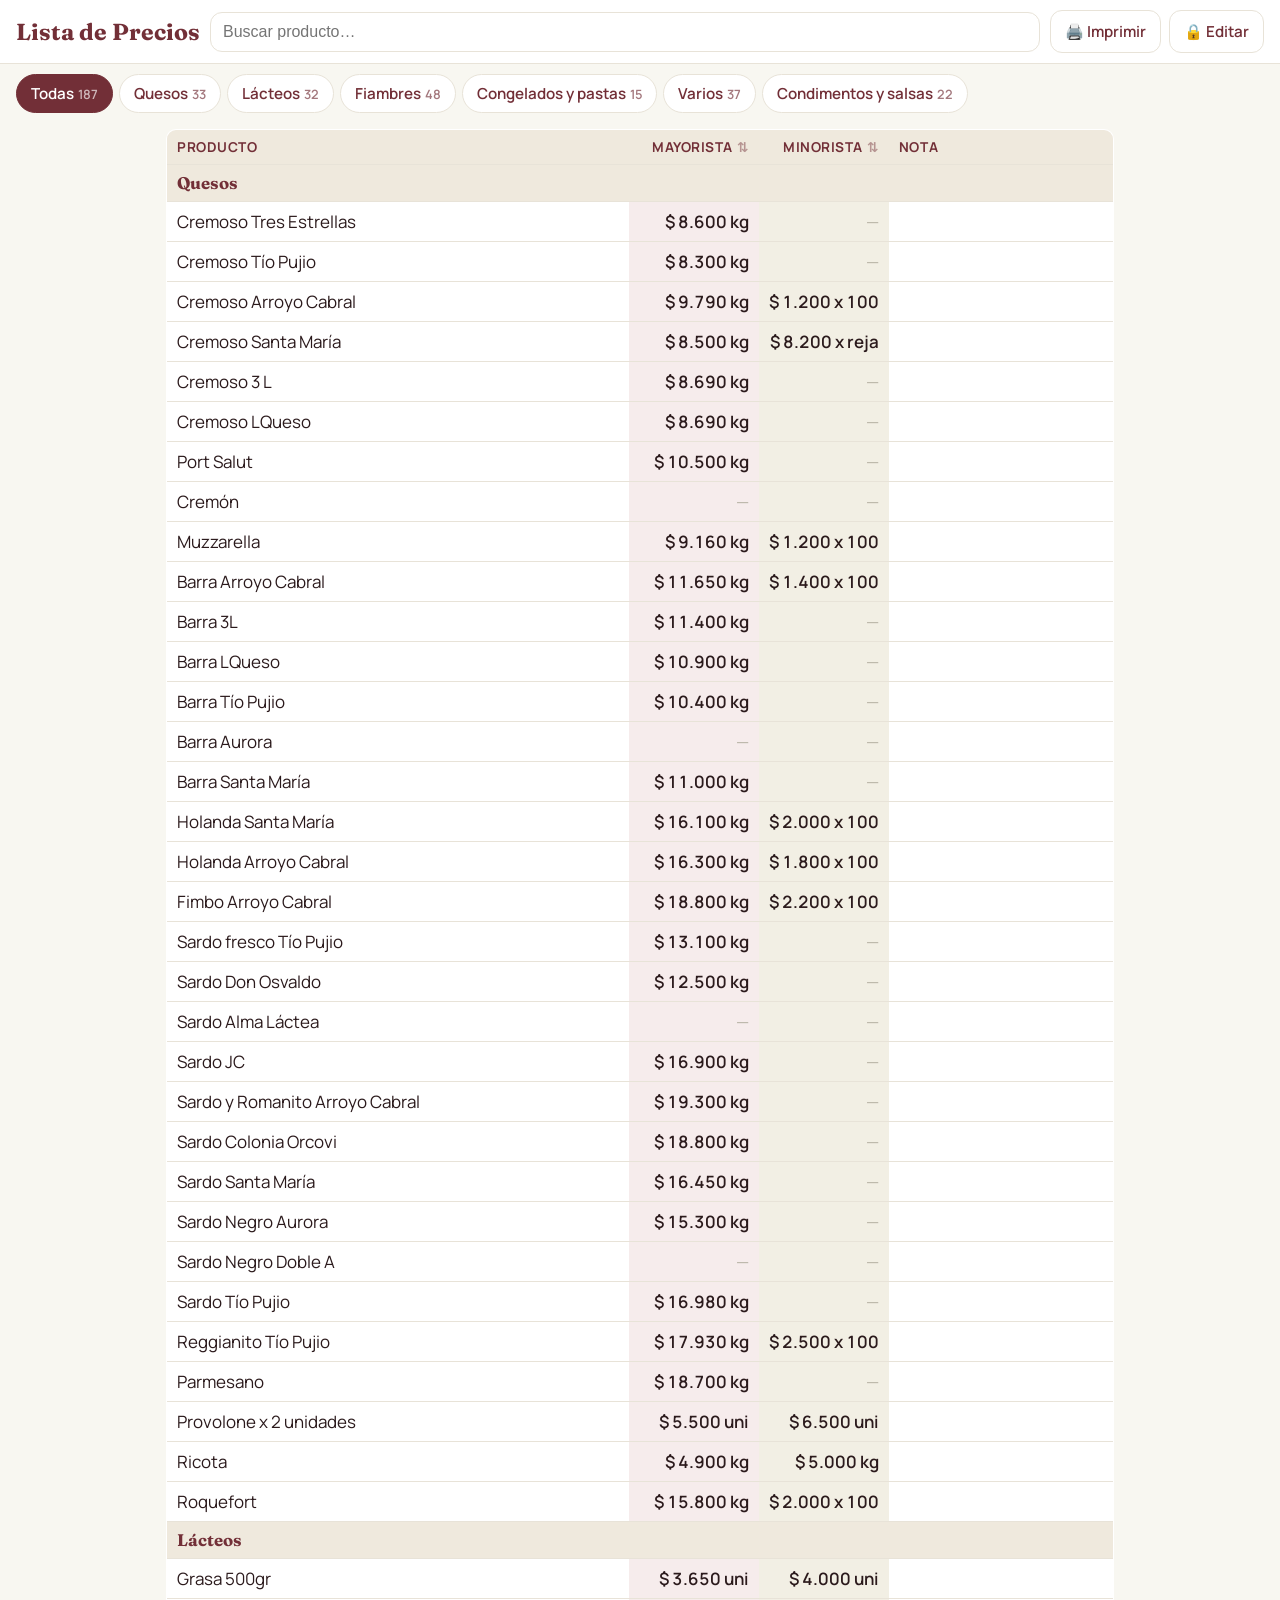
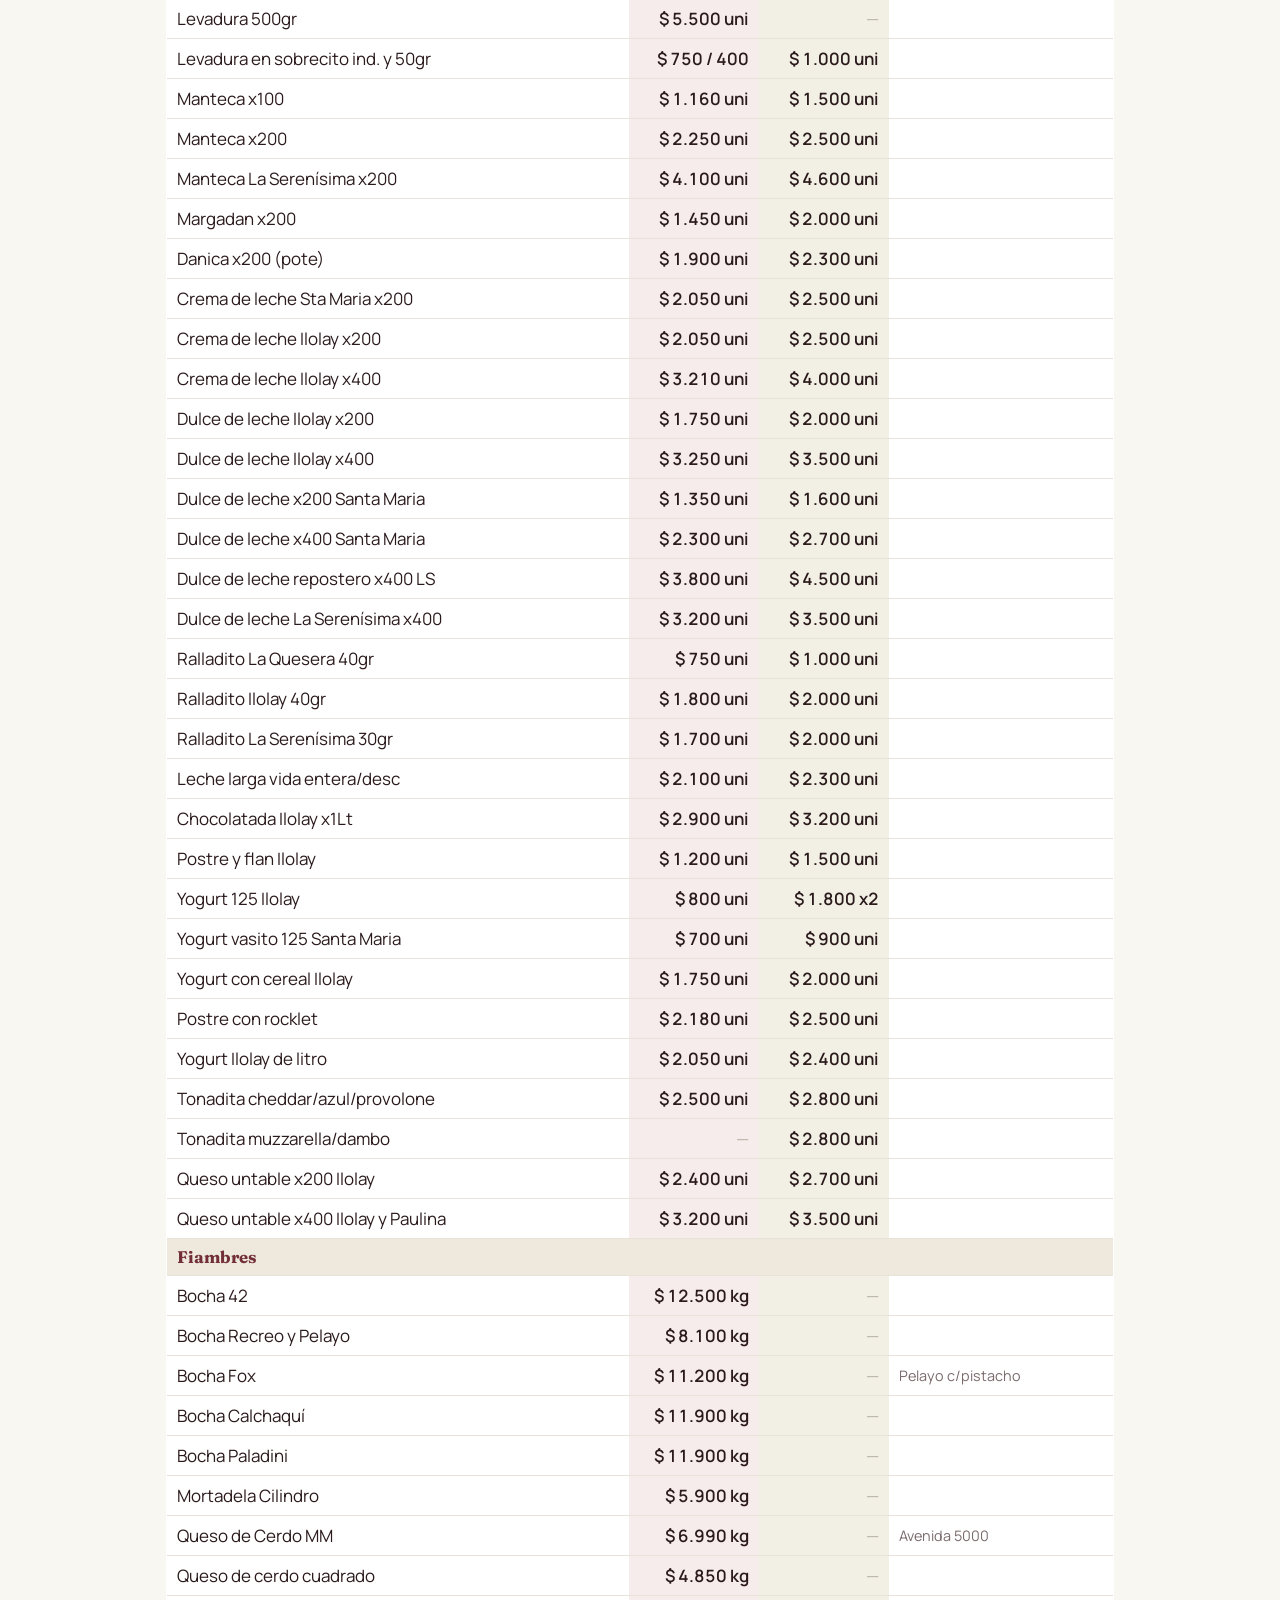
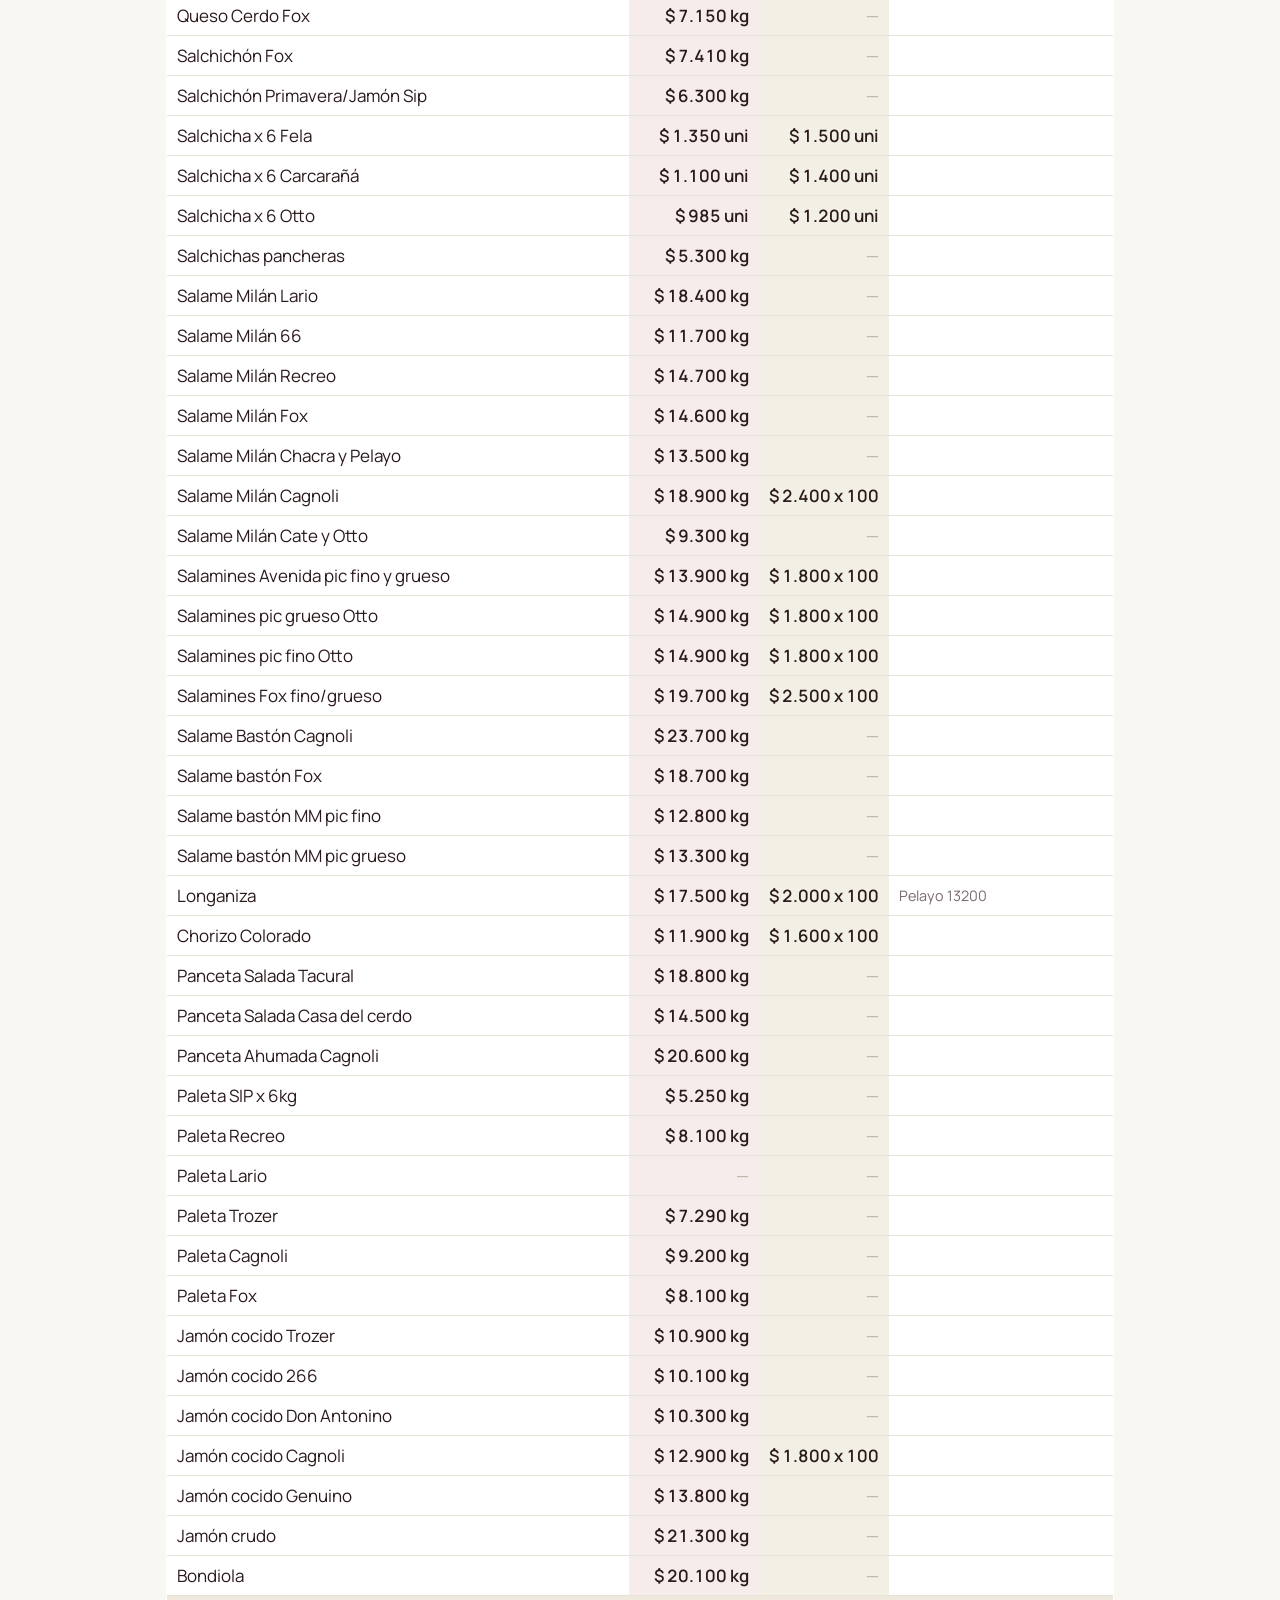
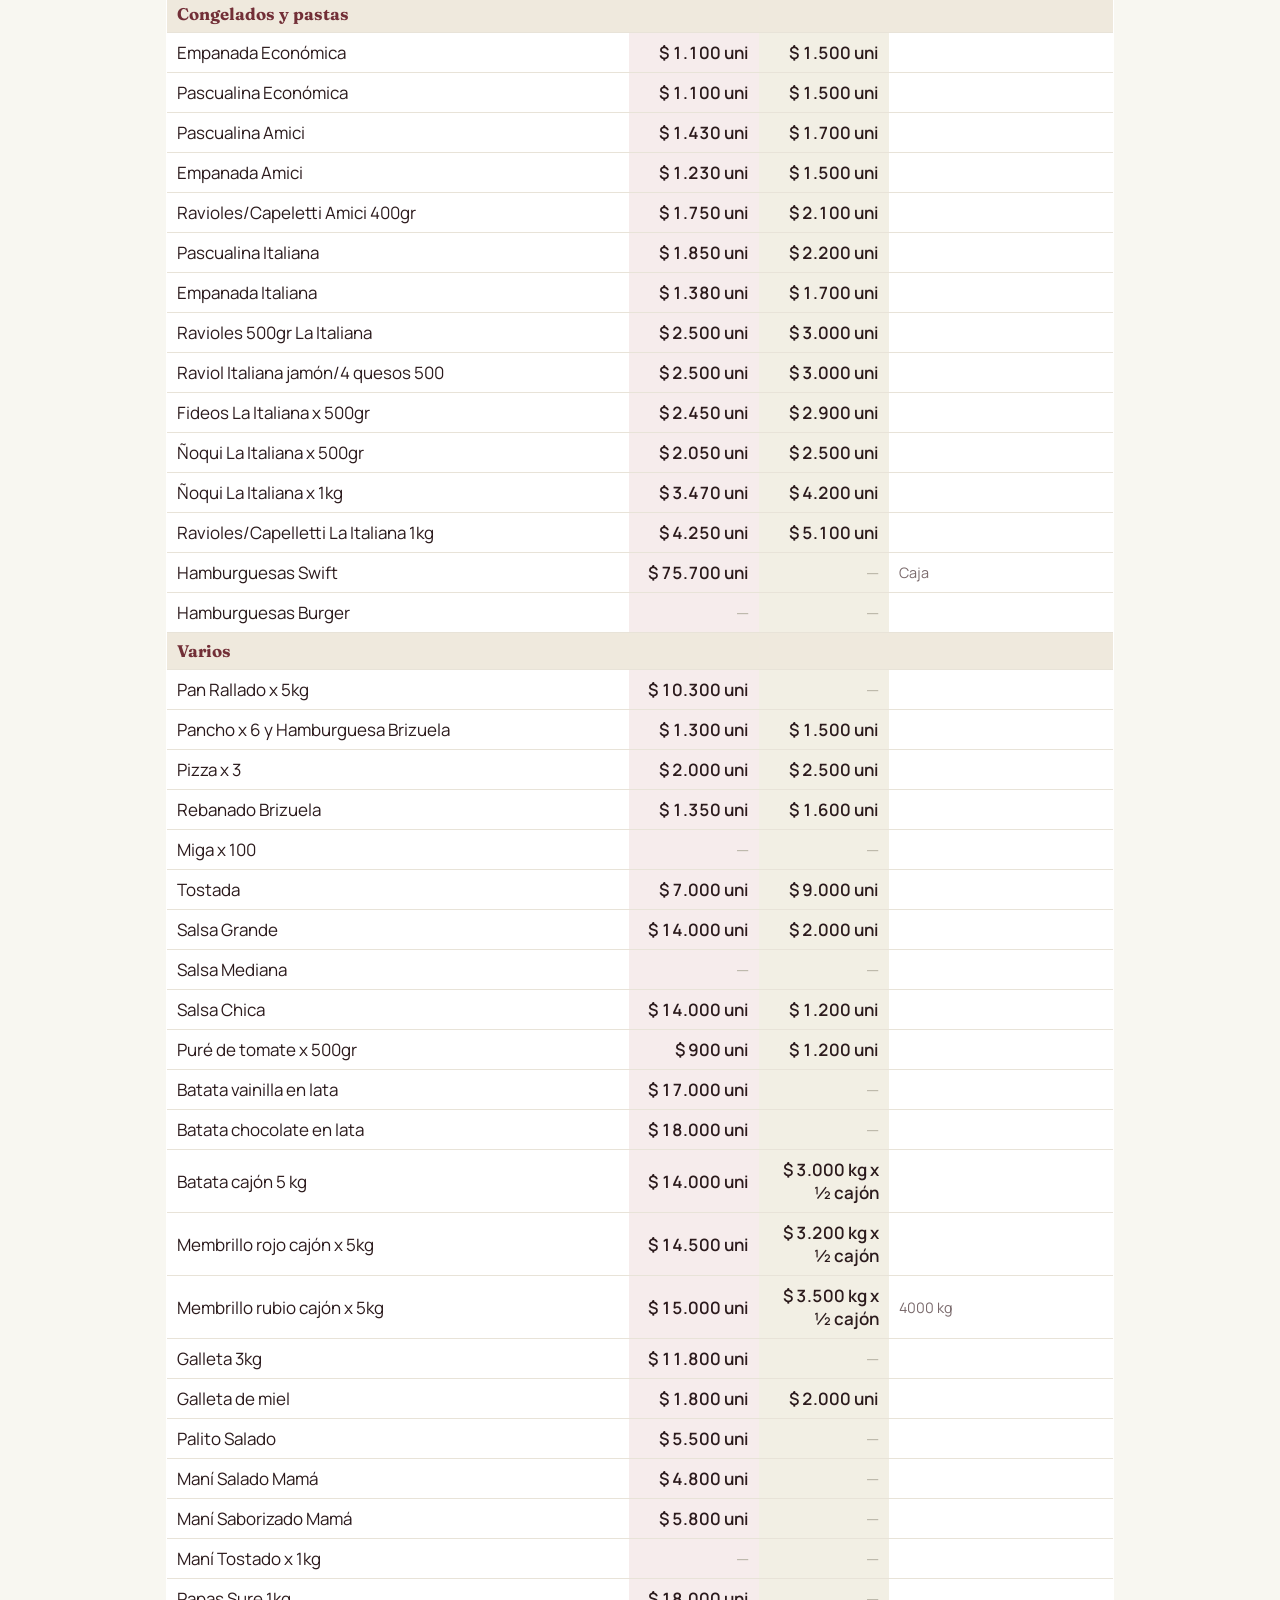
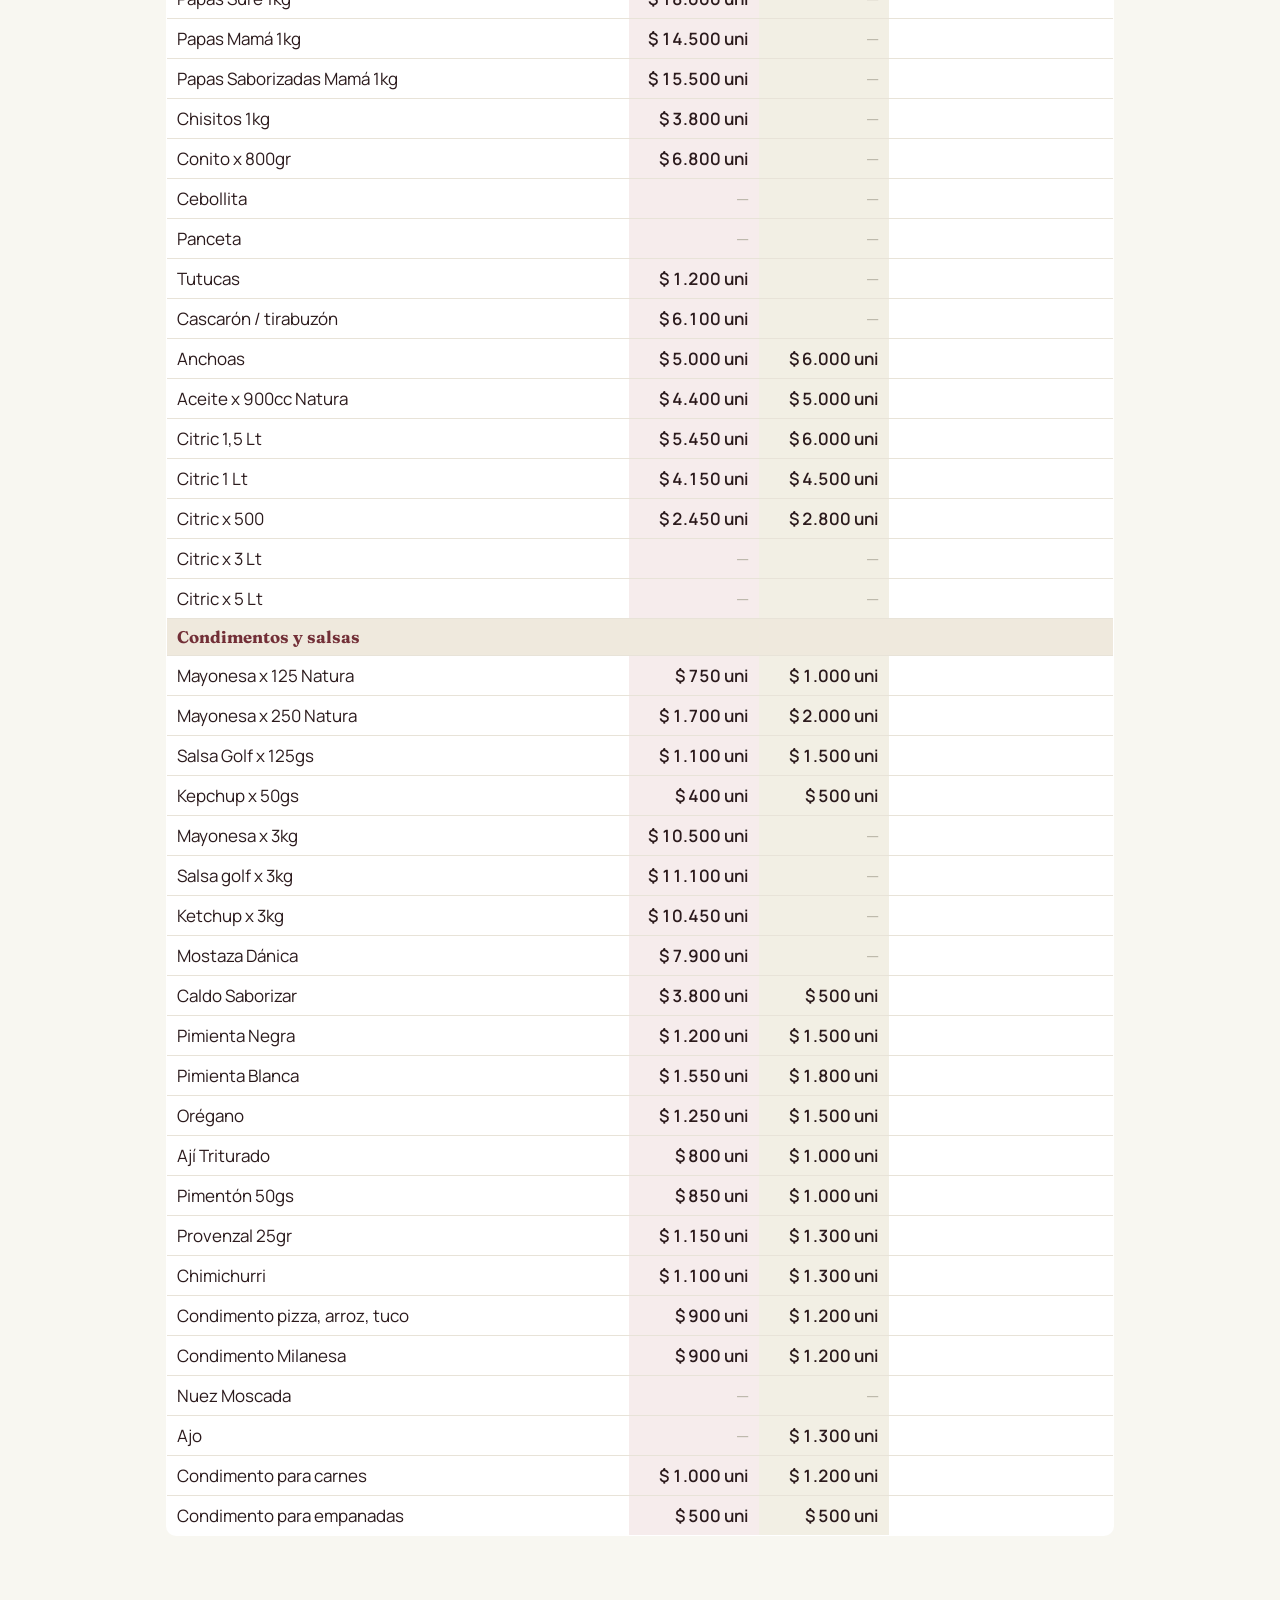
==== commit 31337818: "Precios con unidad: kg para lo que se vende por peso y uni para unidades Co-Authored-By: Claude Sonn" ====
--- a/index.html
+++ b/index.html
@@ -4,7 +4,7 @@
   <meta charset="UTF-8">
   <meta name="viewport" content="width=device-width, initial-scale=1">
   <title>Lista de Precios - Manantial</title>
-  <link rel="stylesheet" href="styles.css?v=20261017c">
+  <link rel="stylesheet" href="styles.css?v=20261017d">
 </head>
 <body>
   <header class="topbar">
@@ -56,7 +56,7 @@
   <dialog id="dlg"></dialog>
   <div id="toast" class="toast" hidden></div>
 
-  <script src="datos.js?v=20261017c"></script>
-  <script src="app.js?v=20261017c"></script>
+  <script src="datos.js?v=20261017d"></script>
+  <script src="app.js?v=20261017d"></script>
 </body>
 </html>
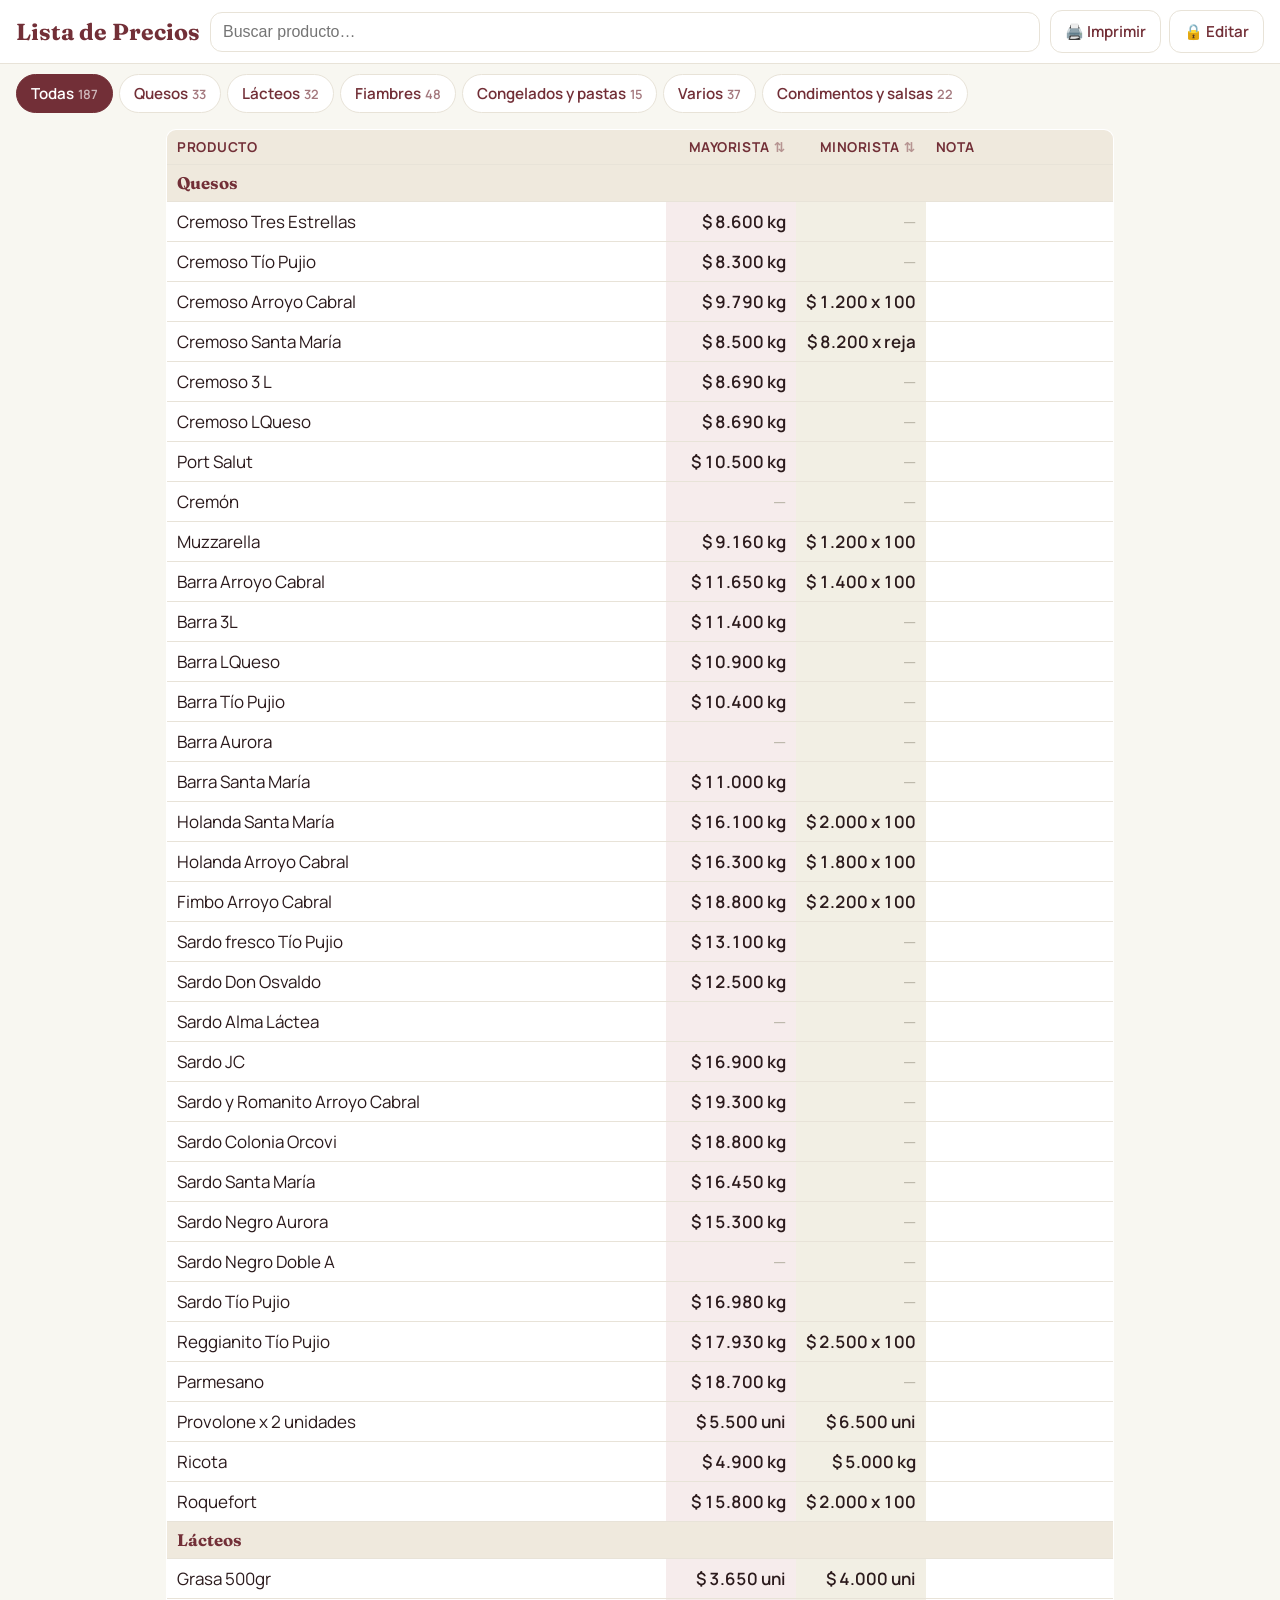
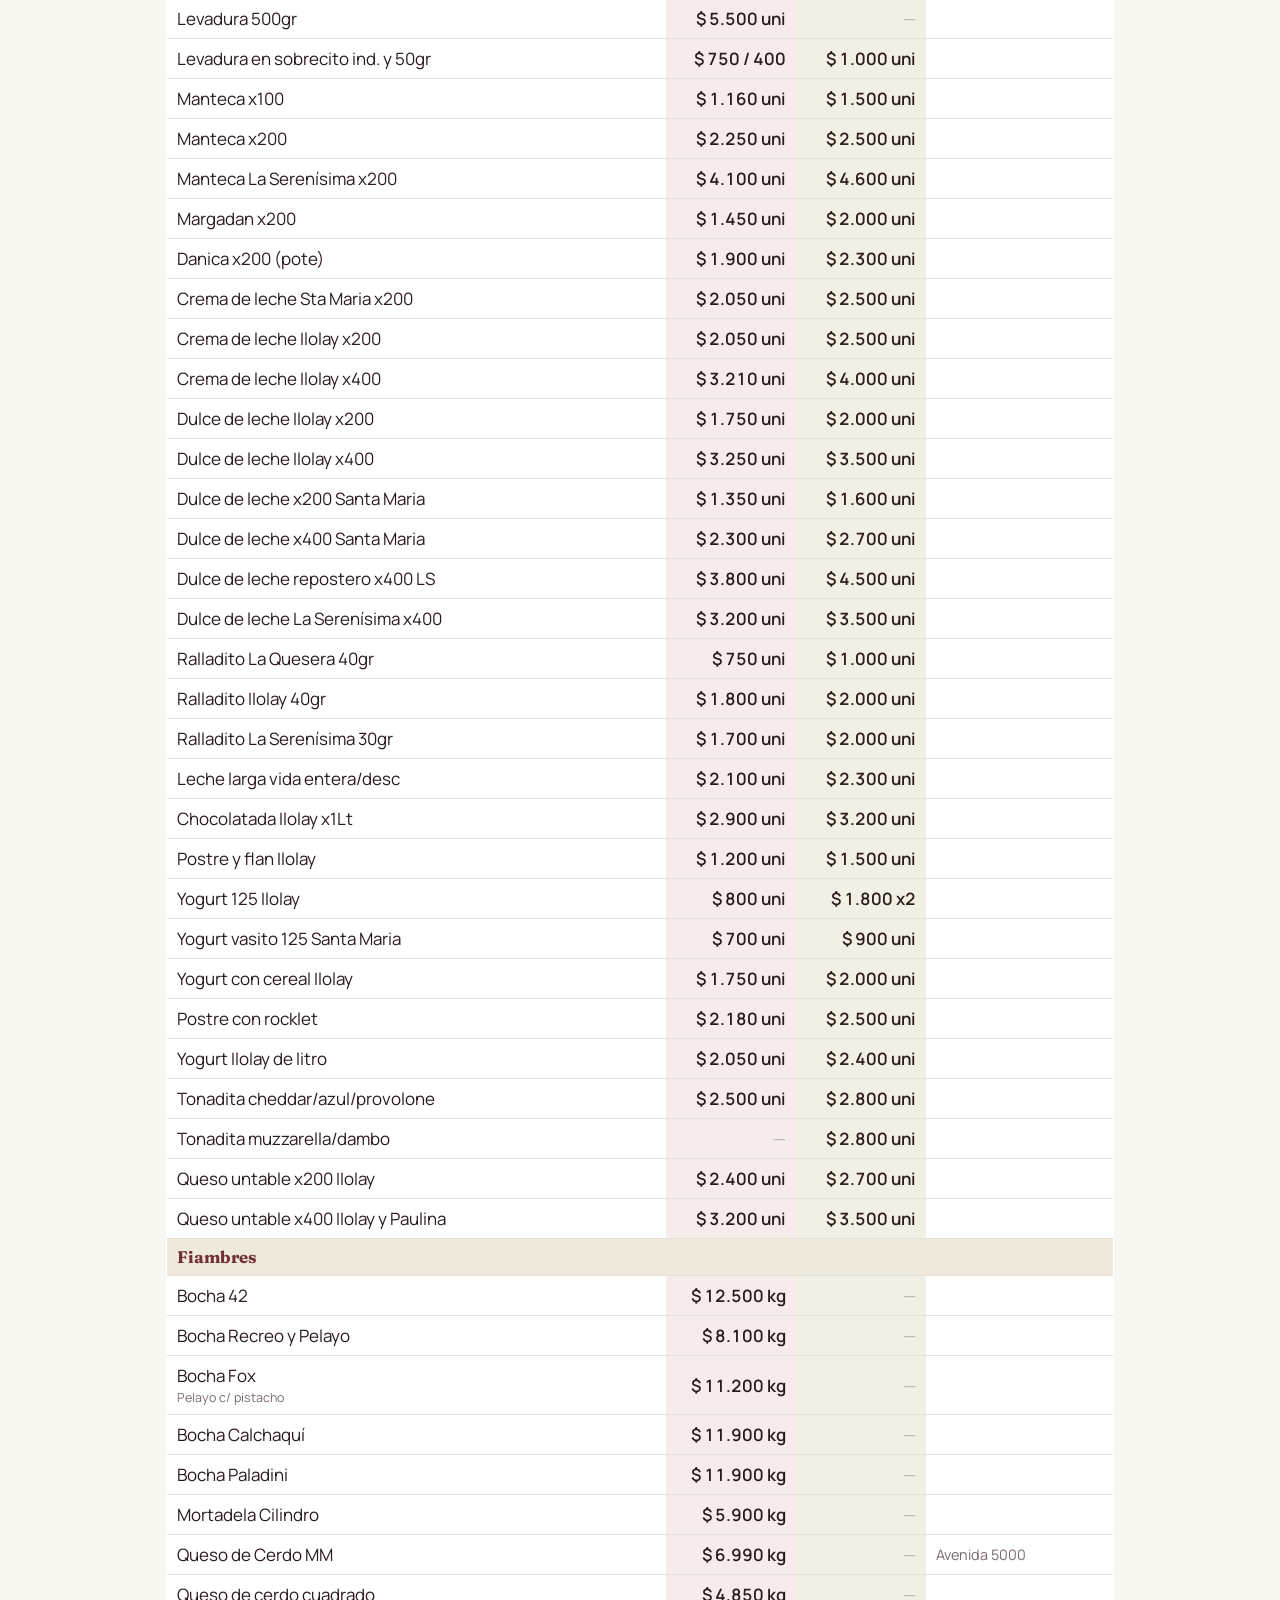
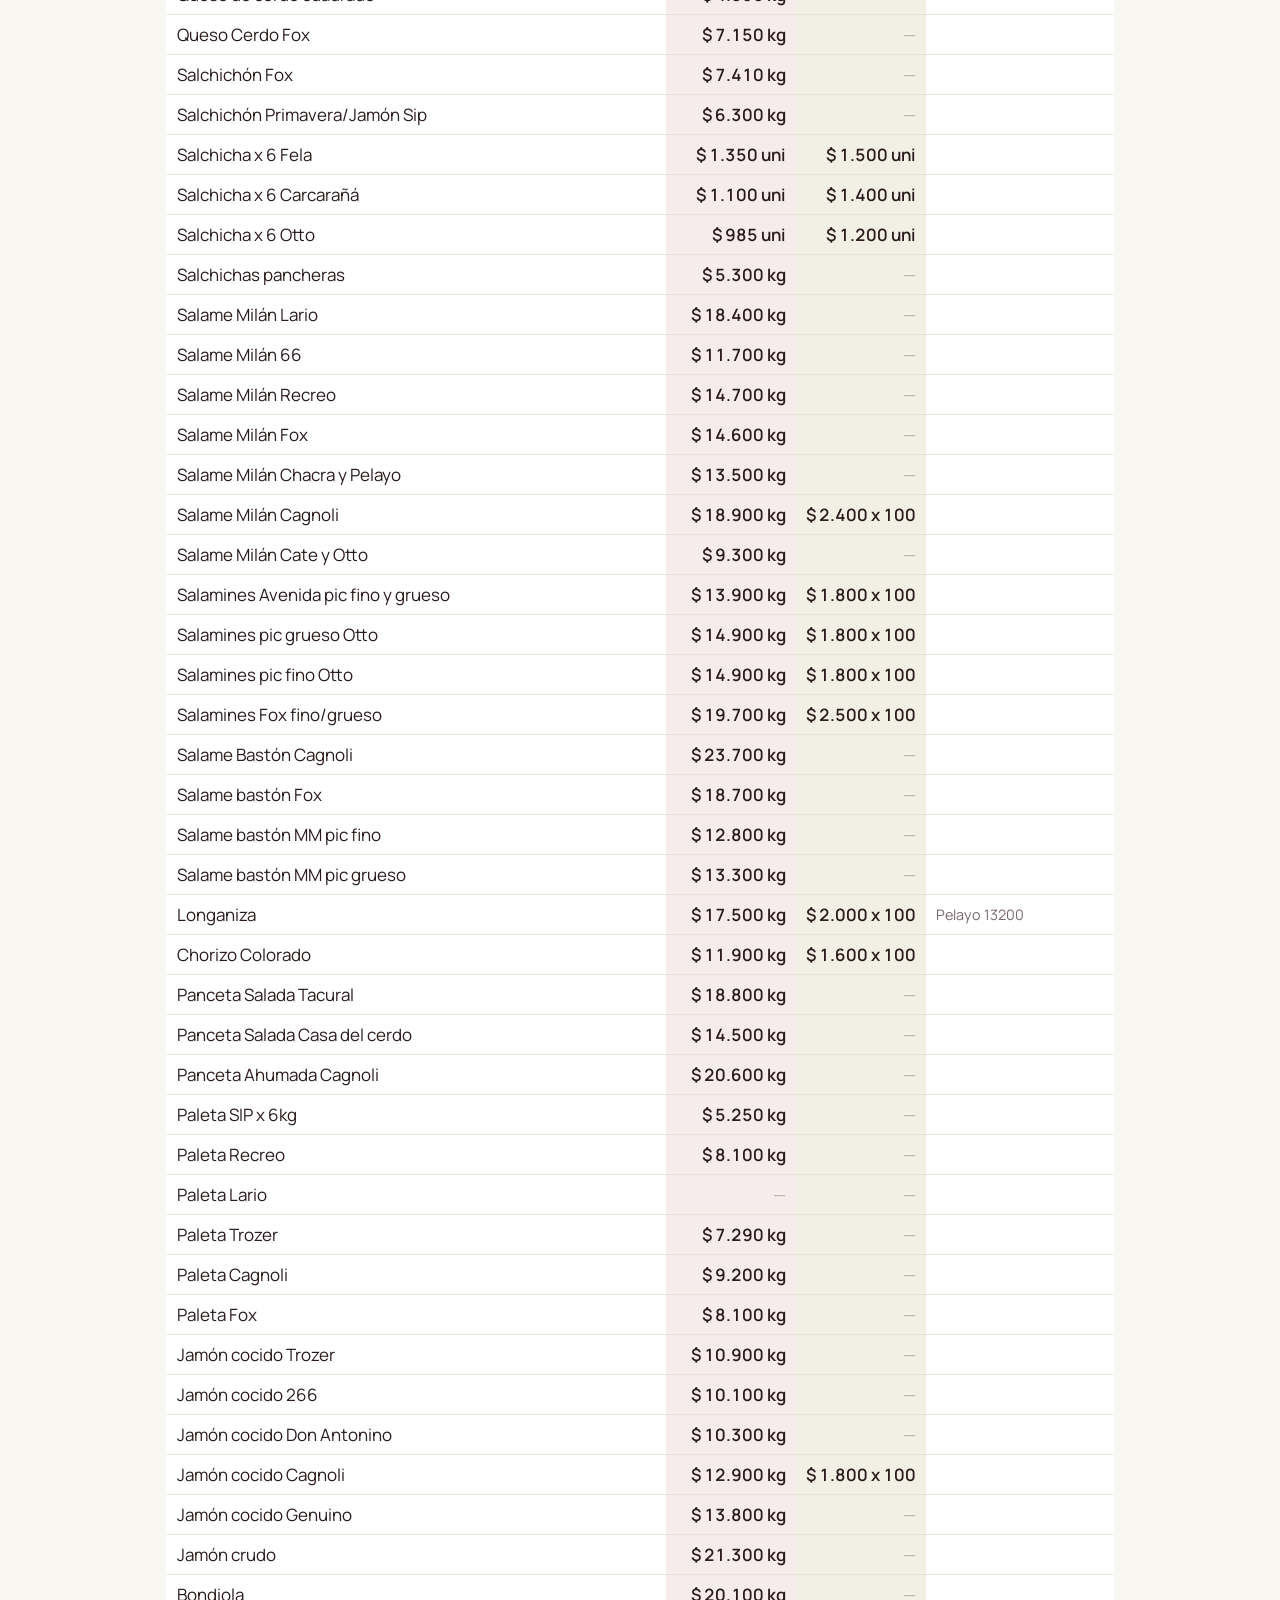
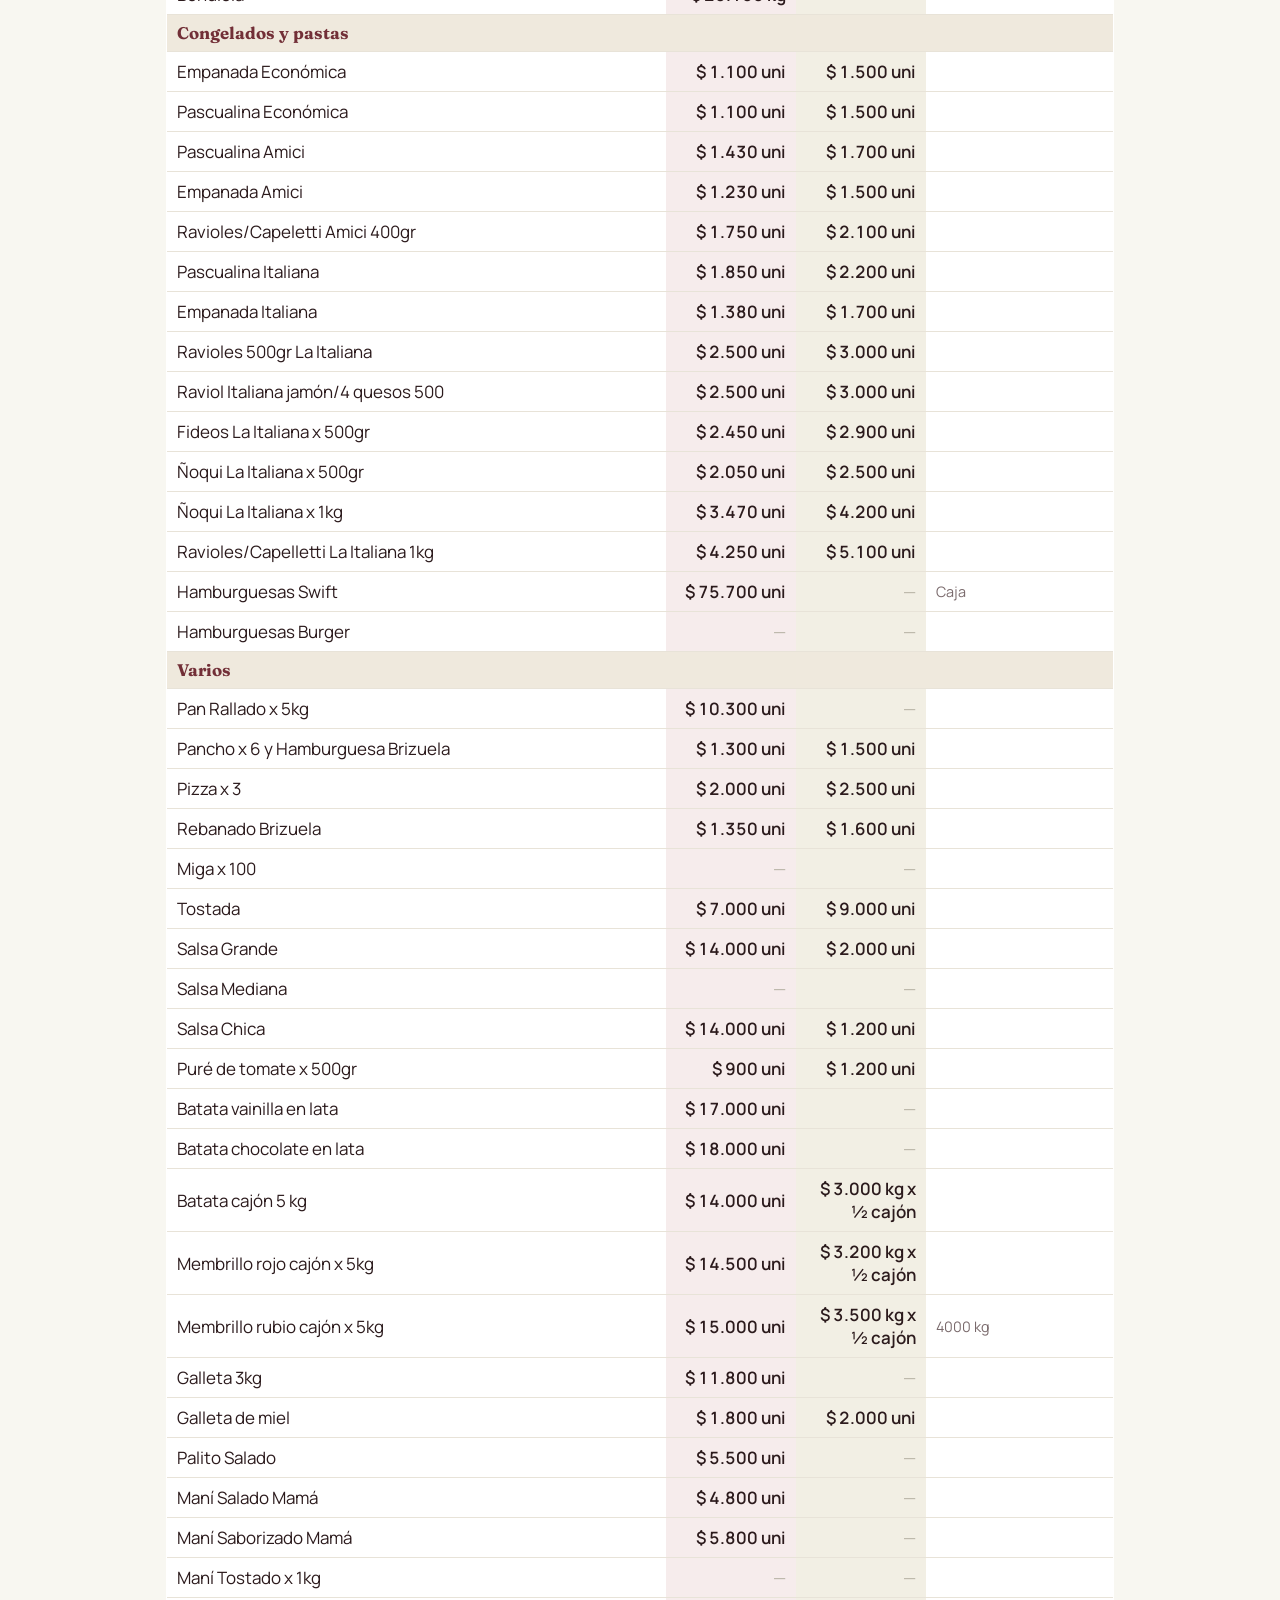
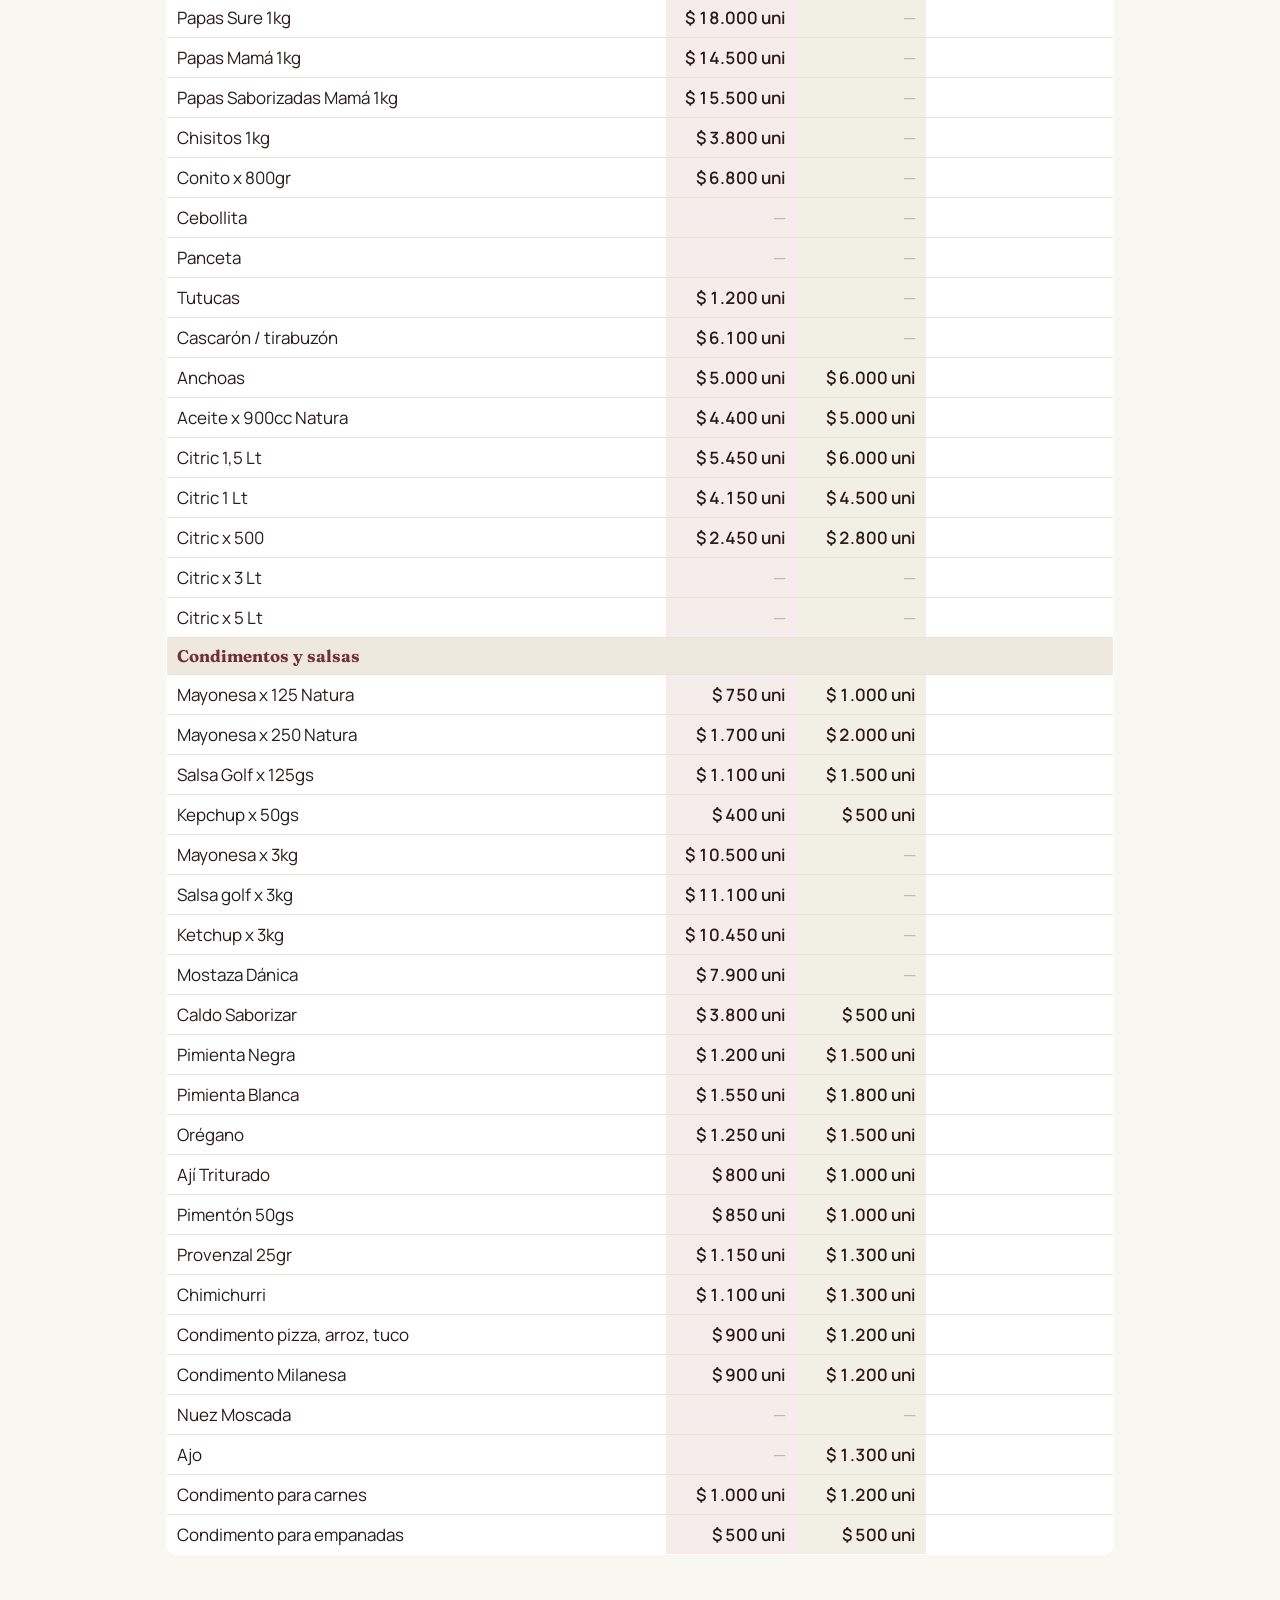
==== commit ee841fea: "Sub descripción debajo del producto y columna Nota visible junto a Minorista Co-Authored-By: Claude " ====
--- a/index.html
+++ b/index.html
@@ -4,7 +4,7 @@
   <meta charset="UTF-8">
   <meta name="viewport" content="width=device-width, initial-scale=1">
   <title>Lista de Precios - Manantial</title>
-  <link rel="stylesheet" href="styles.css?v=20261017d">
+  <link rel="stylesheet" href="styles.css?v=20261017e">
 </head>
 <body>
   <header class="topbar">
@@ -56,7 +56,7 @@
   <dialog id="dlg"></dialog>
   <div id="toast" class="toast" hidden></div>
 
-  <script src="datos.js?v=20261017d"></script>
-  <script src="app.js?v=20261017d"></script>
+  <script src="datos.js?v=20261017e"></script>
+  <script src="app.js?v=20261017e"></script>
 </body>
 </html>
--- a/styles.css
+++ b/styles.css
@@ -85,7 +85,9 @@
 th, td { padding: 8px 10px; border-bottom: 1px solid var(--linea); text-align: left; vertical-align: middle; }
 th { background: var(--fila-cat); color: var(--acento); font-size: .85rem; text-transform: uppercase; letter-spacing: .04em; }
 td.precio, th.c-precio { text-align: right; width: 130px; }
-.nota-inline { display: none; }
+.sub { display: block; color: var(--suave); font-size: .78rem; font-weight: 400; margin-top: 2px; }
+.sub-input { margin-top: 4px; font-size: .85rem; }
+#tabla.sin-notas .c-nota, #tabla.sin-notas td.nota { display: none; }
 .orden {
   all: unset; cursor: pointer; display: inline-flex; gap: 4px; align-items: center;
   color: inherit; font: inherit; text-transform: inherit; letter-spacing: inherit;
@@ -148,10 +150,9 @@
   body:not(.editando) th, body:not(.editando) td { padding: 8px 6px; }
   body:not(.editando) th { font-size: .7rem; }
   body:not(.editando) th.c-precio, body:not(.editando) td.precio { width: 27%; }
-  body:not(.editando) .c-nota, body:not(.editando) td.nota { display: none; }
+  body:not(.editando) th.c-nota, body:not(.editando) td.nota { width: 18%; font-size: .72rem; line-height: 1.2; word-break: break-word; }
   body:not(.editando) td.nombre { font-size: .92rem; line-height: 1.25; }
   body:not(.editando) td.precio { font-size: .9rem; white-space: nowrap; }
-  .nota-inline { display: block; color: var(--suave); font-size: .75rem; font-weight: 400; }
 
   /* Edición: cada producto como tarjeta para que los campos sean cómodos */
   body.editando table, body.editando thead, body.editando tbody, body.editando tr, body.editando td { display: block; }
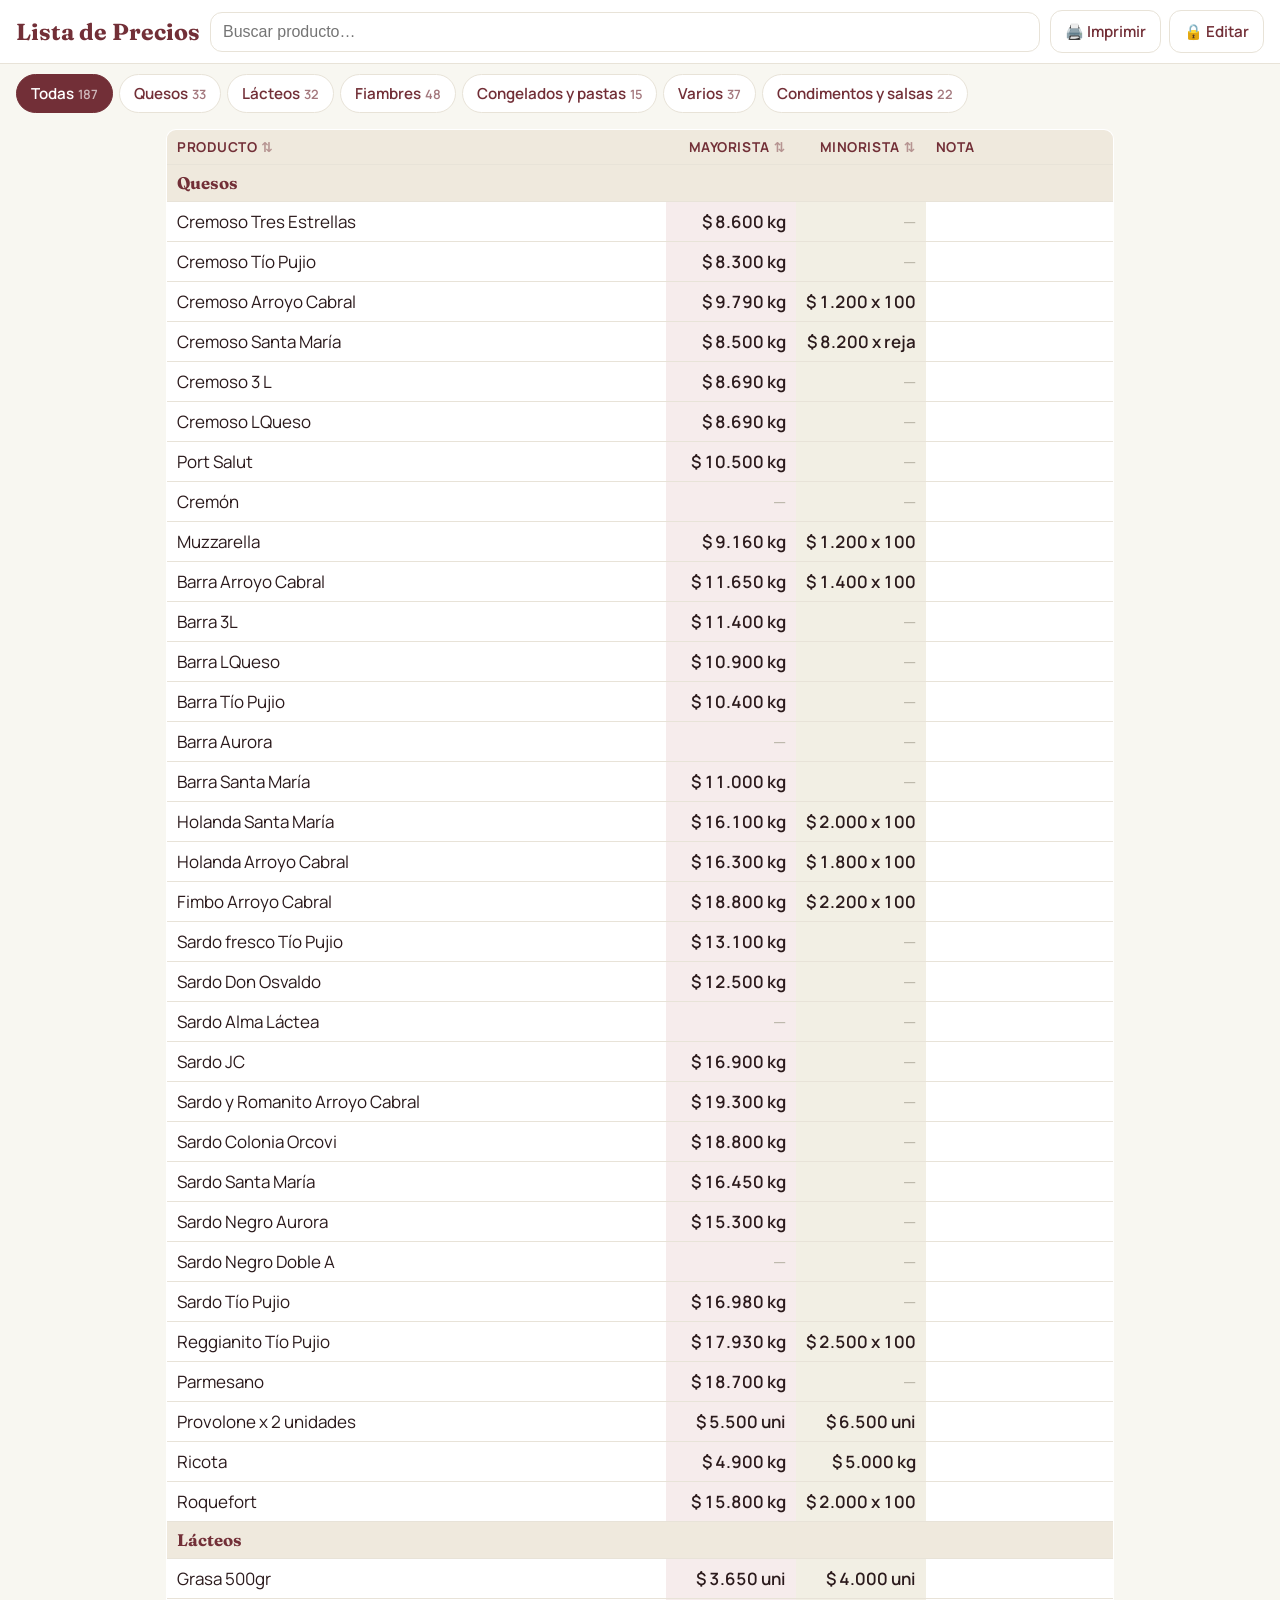
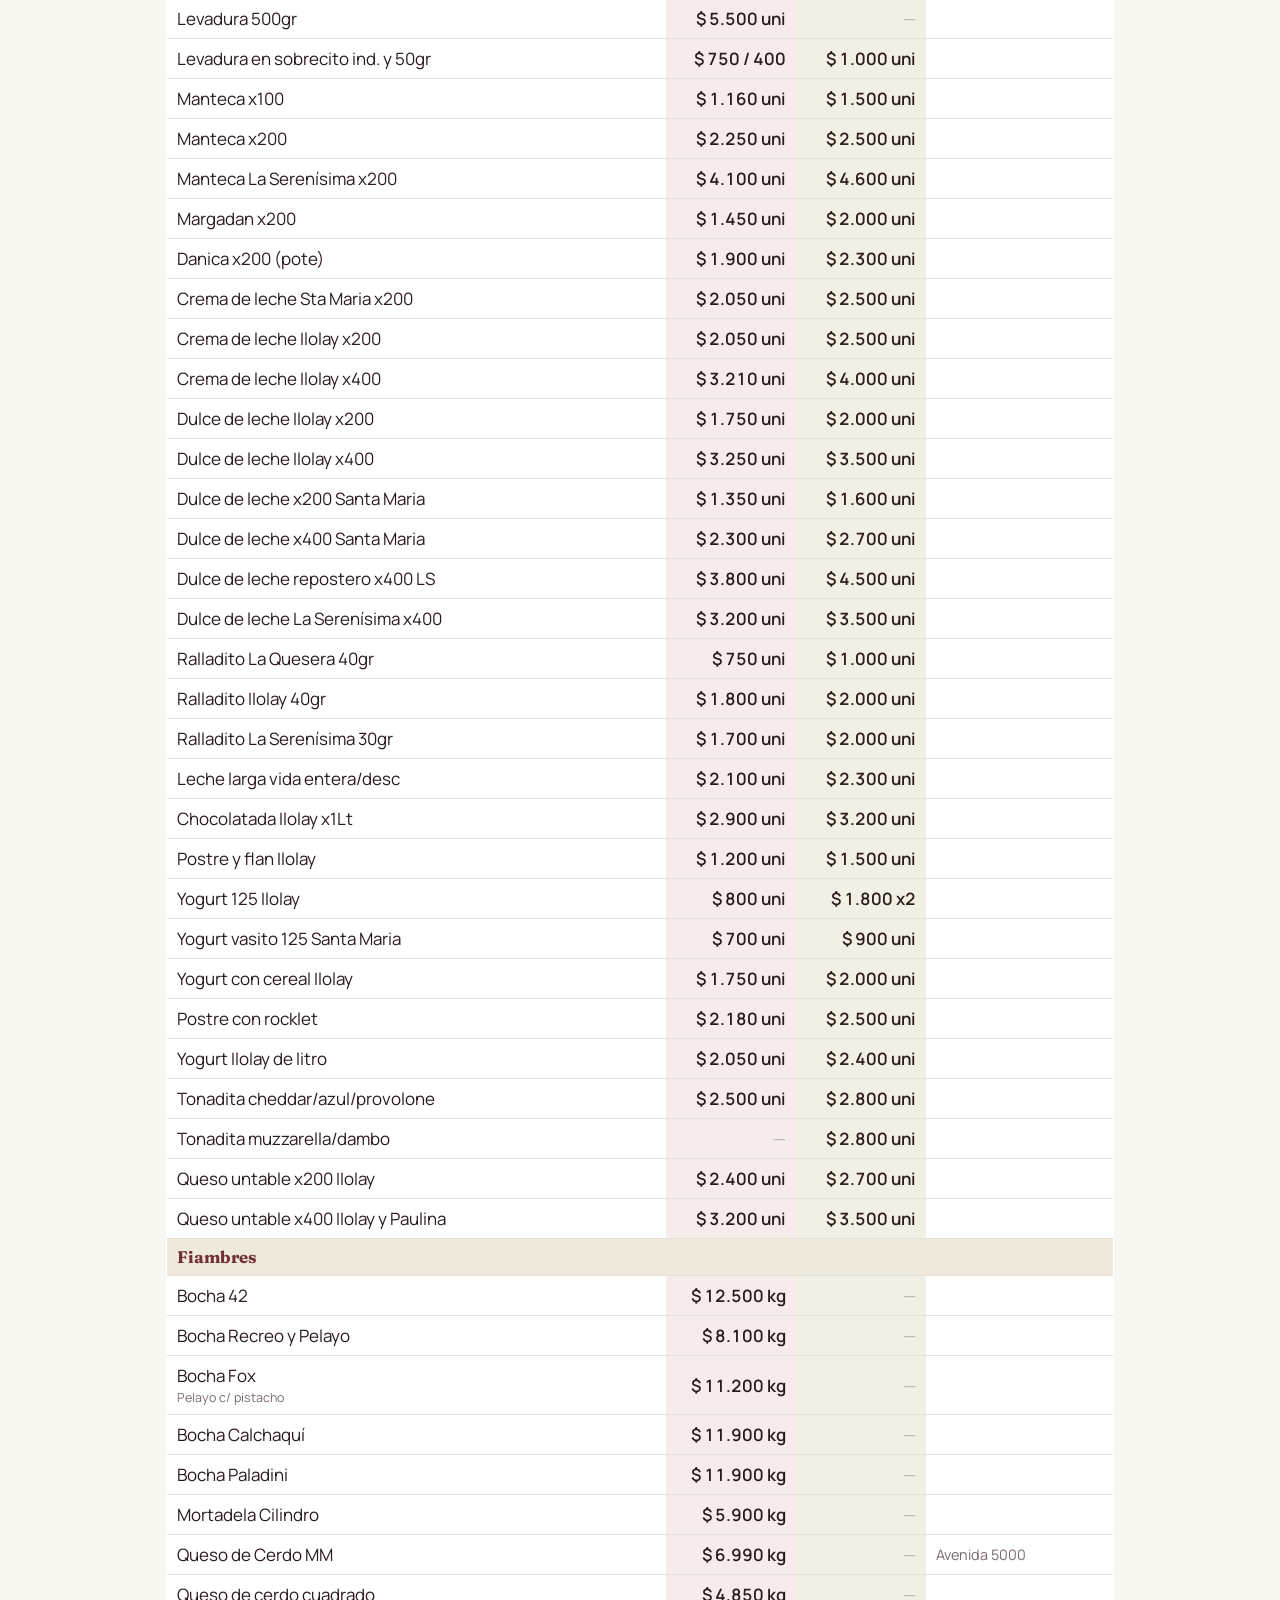
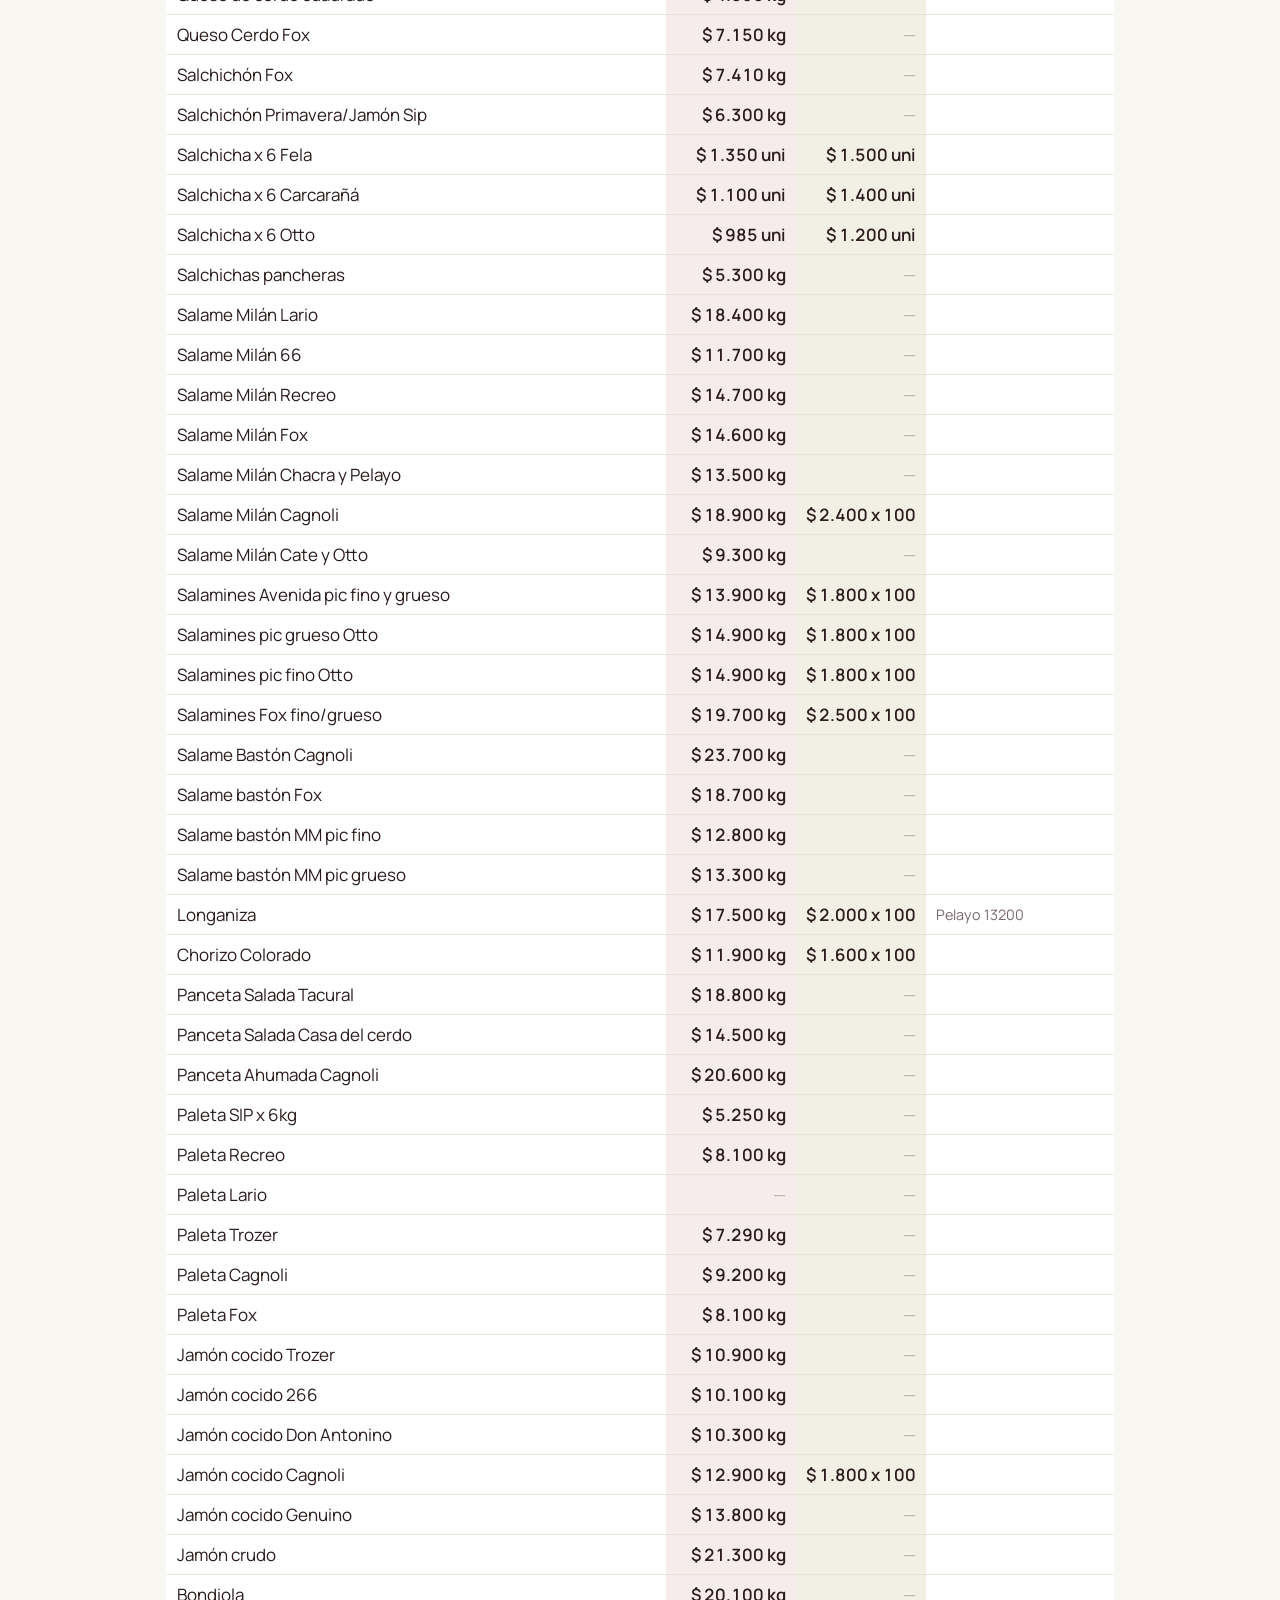
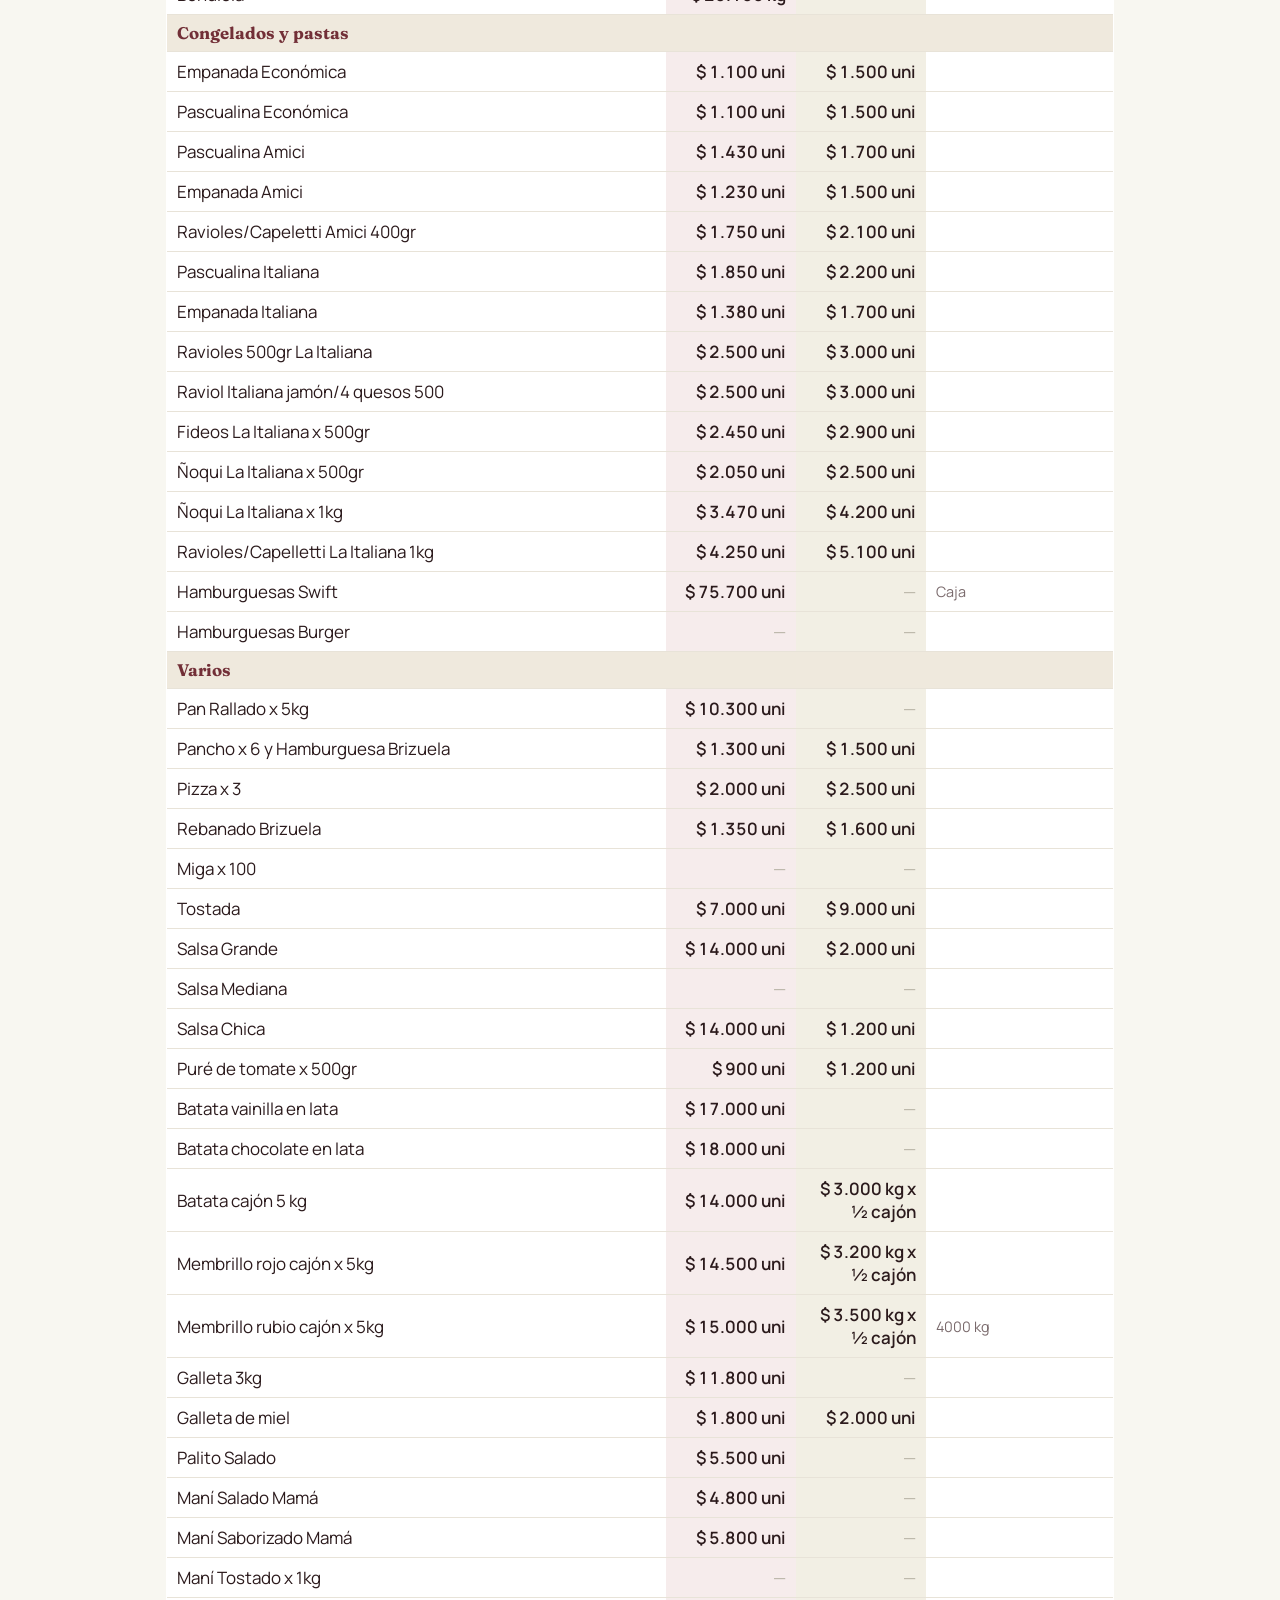
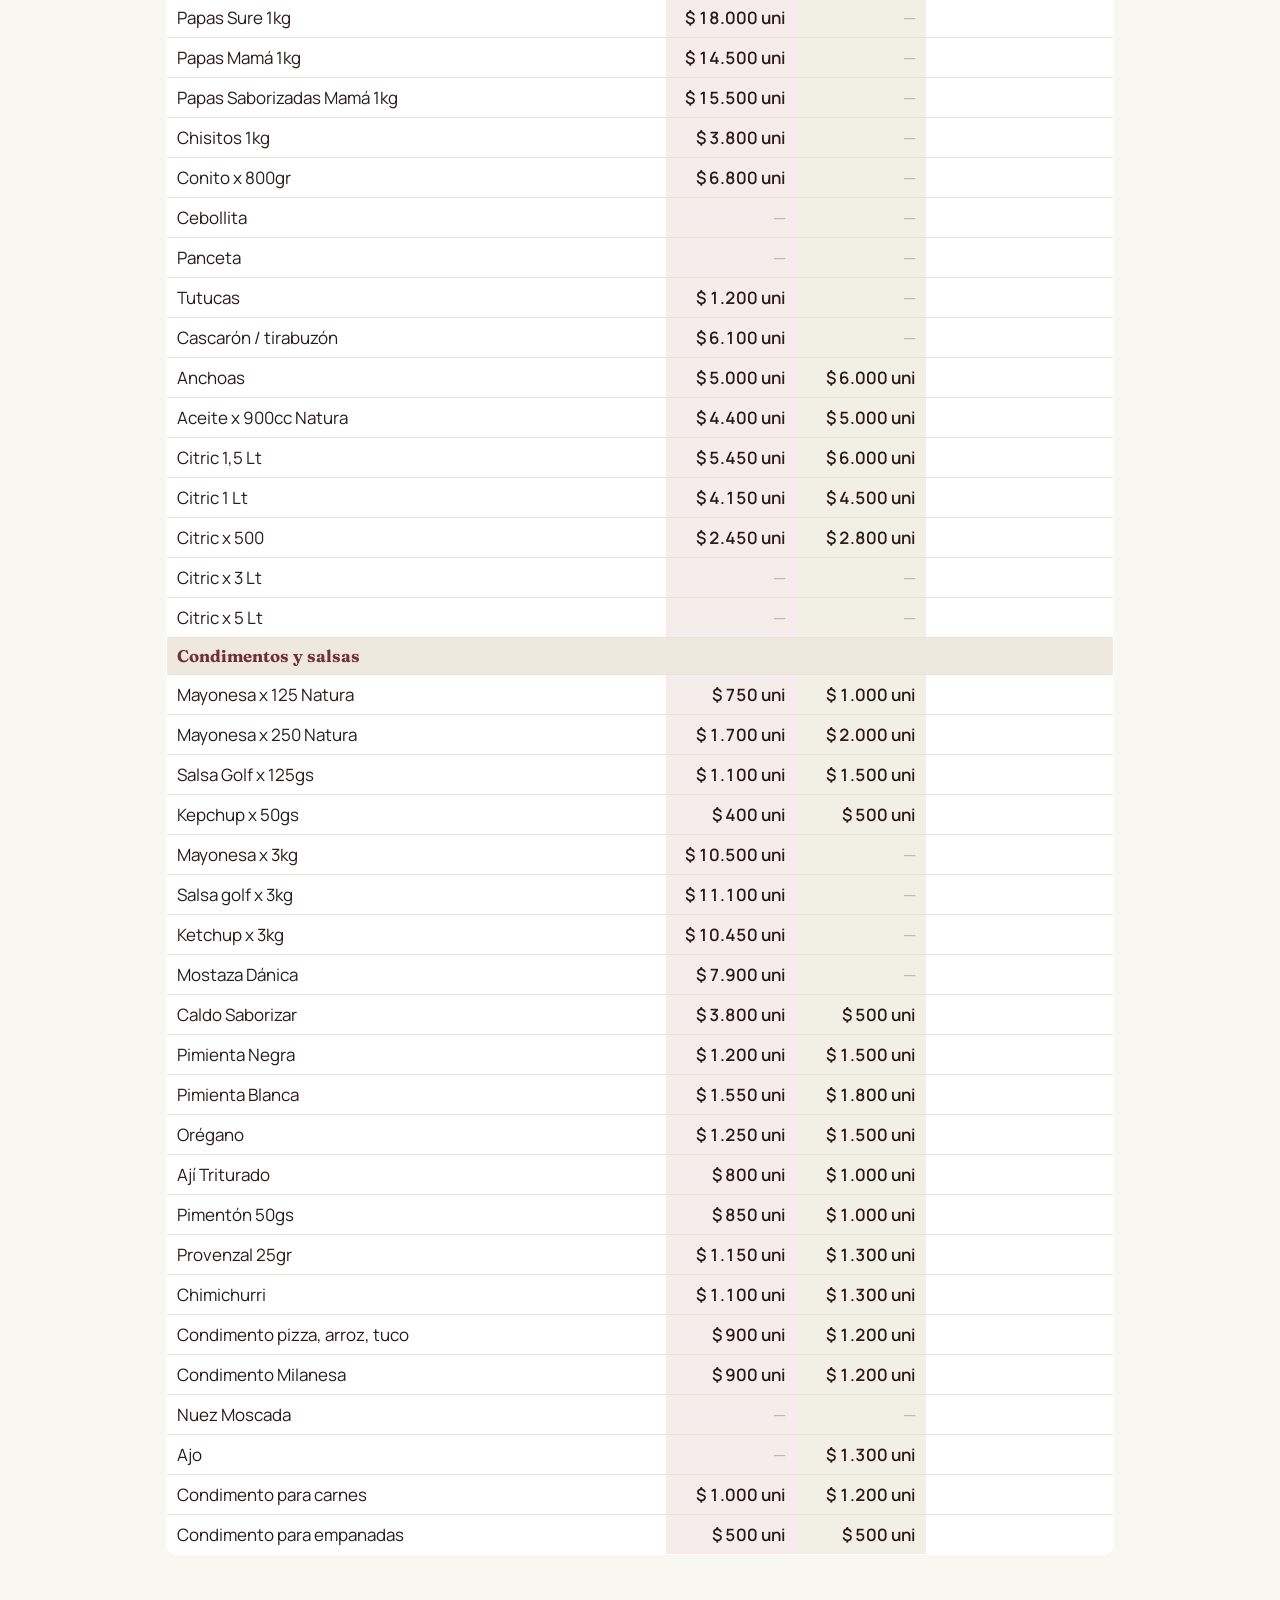
==== commit 33ca5ada: "Orden alfabético al tocar el encabezado Producto Co-Authored-By: Claude Sonnet 5.5 <noreply@anthropi" ====
--- a/index.html
+++ b/index.html
@@ -4,7 +4,7 @@
   <meta charset="UTF-8">
   <meta name="viewport" content="width=device-width, initial-scale=1">
   <title>Lista de Precios - Manantial</title>
-  <link rel="stylesheet" href="styles.css?v=20261017e">
+  <link rel="stylesheet" href="styles.css?v=20261018a">
 </head>
 <body>
   <header class="topbar">
@@ -37,10 +37,11 @@
 
   <main>
     <p id="aviso" class="aviso" hidden>Modo edición: tocá cualquier campo para cambiarlo. Se guarda solo.</p>
+    <div class="tabla-scroll">
     <table id="tabla">
       <thead>
         <tr>
-          <th class="c-nombre">Producto</th>
+          <th class="c-nombre"><button type="button" class="orden" data-orden="nombre" title="Ordenar de la A a la Z">Producto <span class="flecha">⇅</span></button></th>
           <th class="c-precio"><button type="button" class="orden" data-orden="mayorista" title="Ordenar por Mayorista">Mayorista <span class="flecha">⇅</span></button></th>
           <th class="c-precio"><button type="button" class="orden" data-orden="minorista" title="Ordenar por Minorista">Minorista <span class="flecha">⇅</span></button></th>
           <th class="c-nota">Nota</th>
@@ -49,6 +50,7 @@
       </thead>
       <tbody id="cuerpo"></tbody>
     </table>
+    </div>
     <p id="vacio" class="vacio" hidden>No hay productos para mostrar.</p>
     <button id="btnAgregar" class="btn primario agregar edit-only">➕ Agregar producto</button>
   </main>
@@ -56,7 +58,7 @@
   <dialog id="dlg"></dialog>
   <div id="toast" class="toast" hidden></div>
 
-  <script src="datos.js?v=20261017e"></script>
-  <script src="app.js?v=20261017e"></script>
+  <script src="datos.js?v=20261018a"></script>
+  <script src="app.js?v=20261018a"></script>
 </body>
 </html>
--- a/styles.css
+++ b/styles.css
@@ -149,8 +149,10 @@
   /* Vista: misma tabla que en la computadora (Producto | Mayorista | Minorista) */
   body:not(.editando) th, body:not(.editando) td { padding: 8px 6px; }
   body:not(.editando) th { font-size: .7rem; }
-  body:not(.editando) th.c-precio, body:not(.editando) td.precio { width: 27%; }
-  body:not(.editando) th.c-nota, body:not(.editando) td.nota { width: 18%; font-size: .72rem; line-height: 1.2; word-break: break-word; }
+  body:not(.editando) th.c-precio, body:not(.editando) td.precio { width: auto; }
+  /* la nota va en una sola línea (horizontal); si es muy larga se desplaza de costado */
+  body:not(.editando) th.c-nota, body:not(.editando) td.nota { width: 1%; font-size: .72rem; line-height: 1.2; white-space: nowrap; }
+  body:not(.editando) .tabla-scroll { overflow-x: auto; }
   body:not(.editando) td.nombre { font-size: .92rem; line-height: 1.25; }
   body:not(.editando) td.precio { font-size: .9rem; white-space: nowrap; }
 
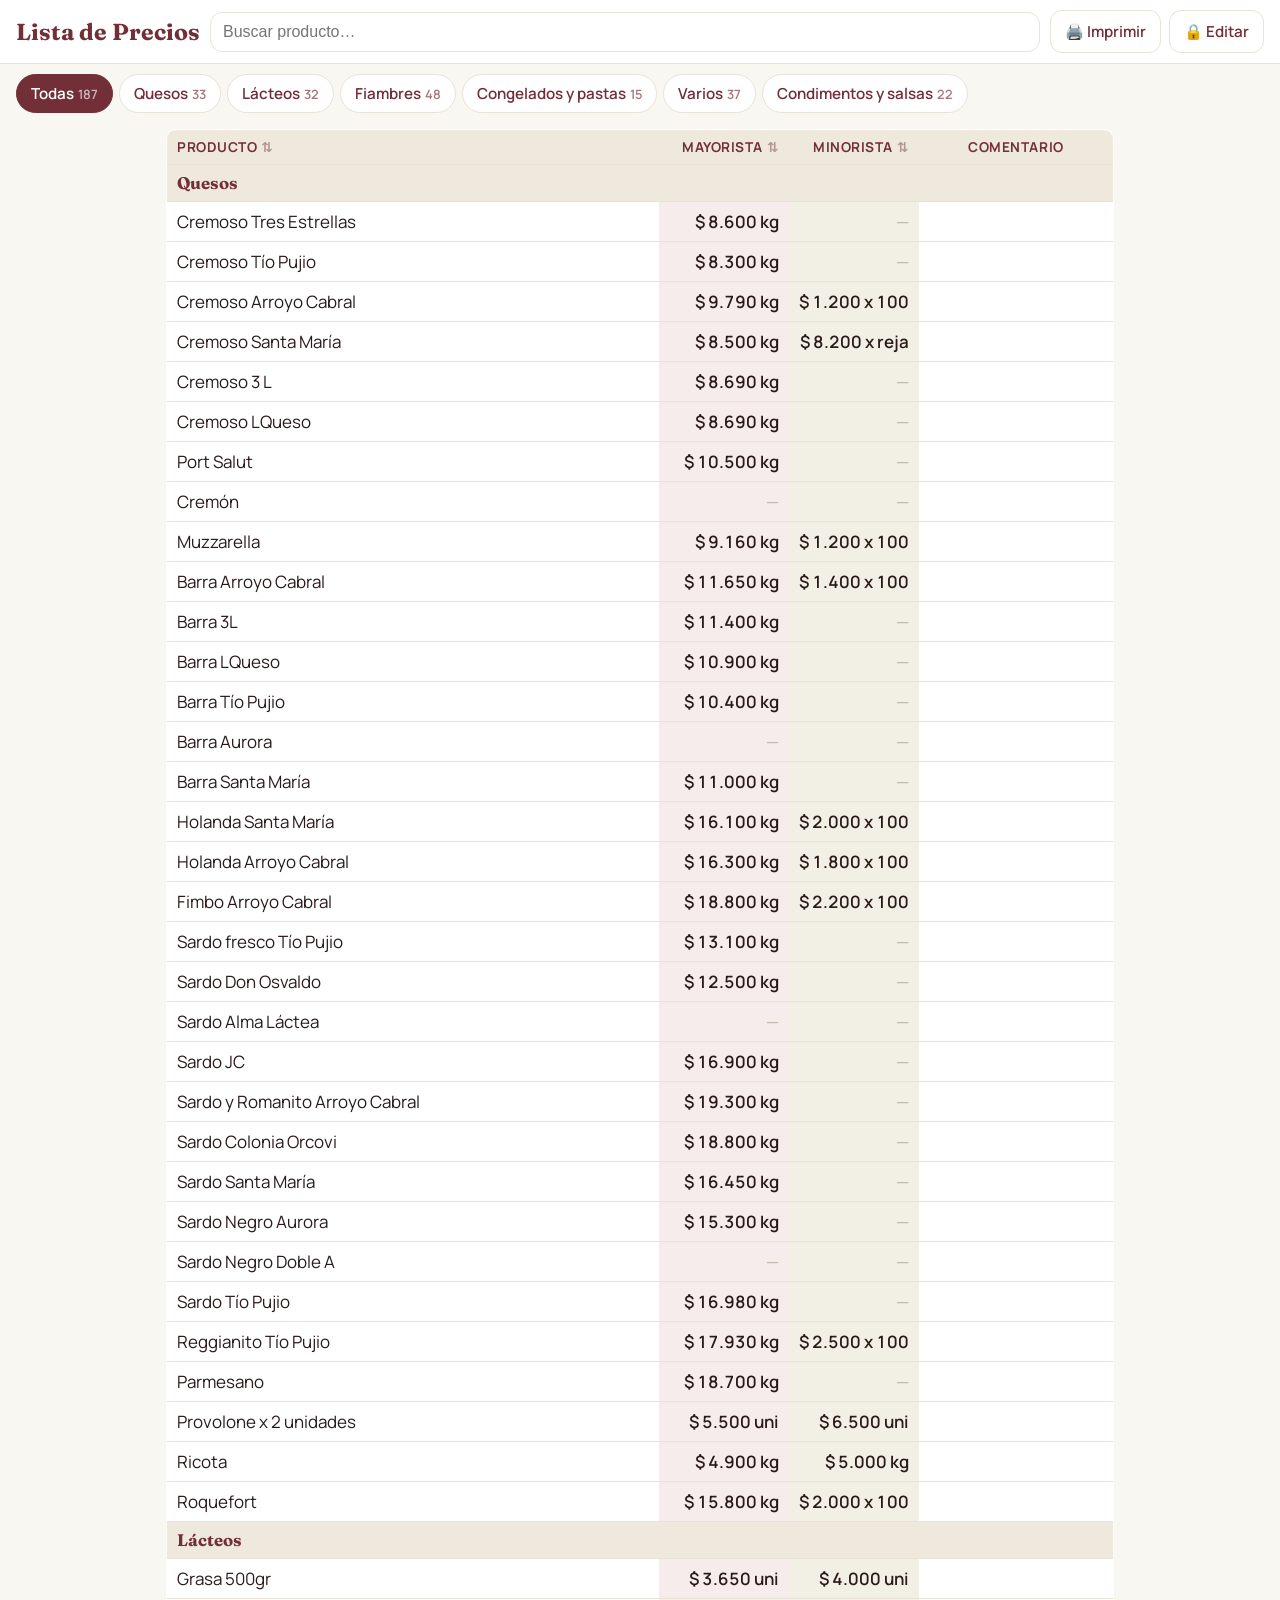
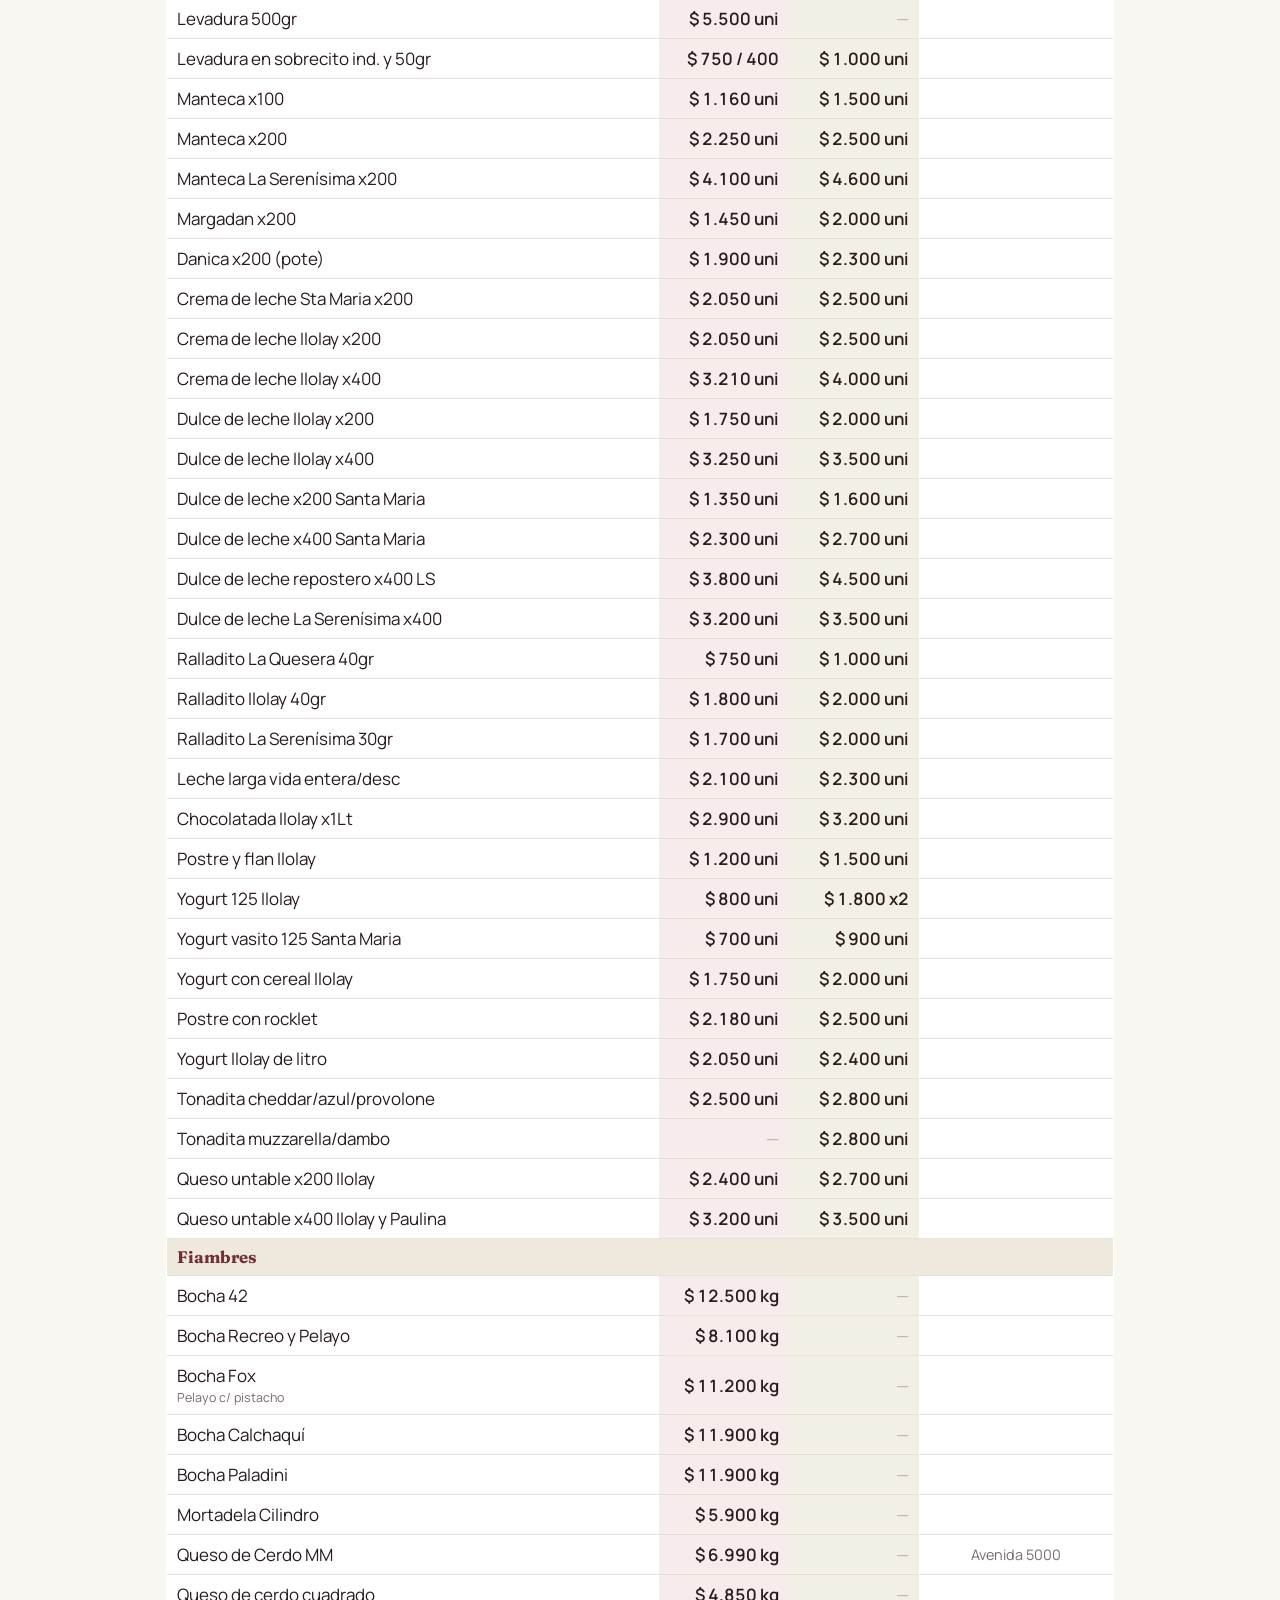
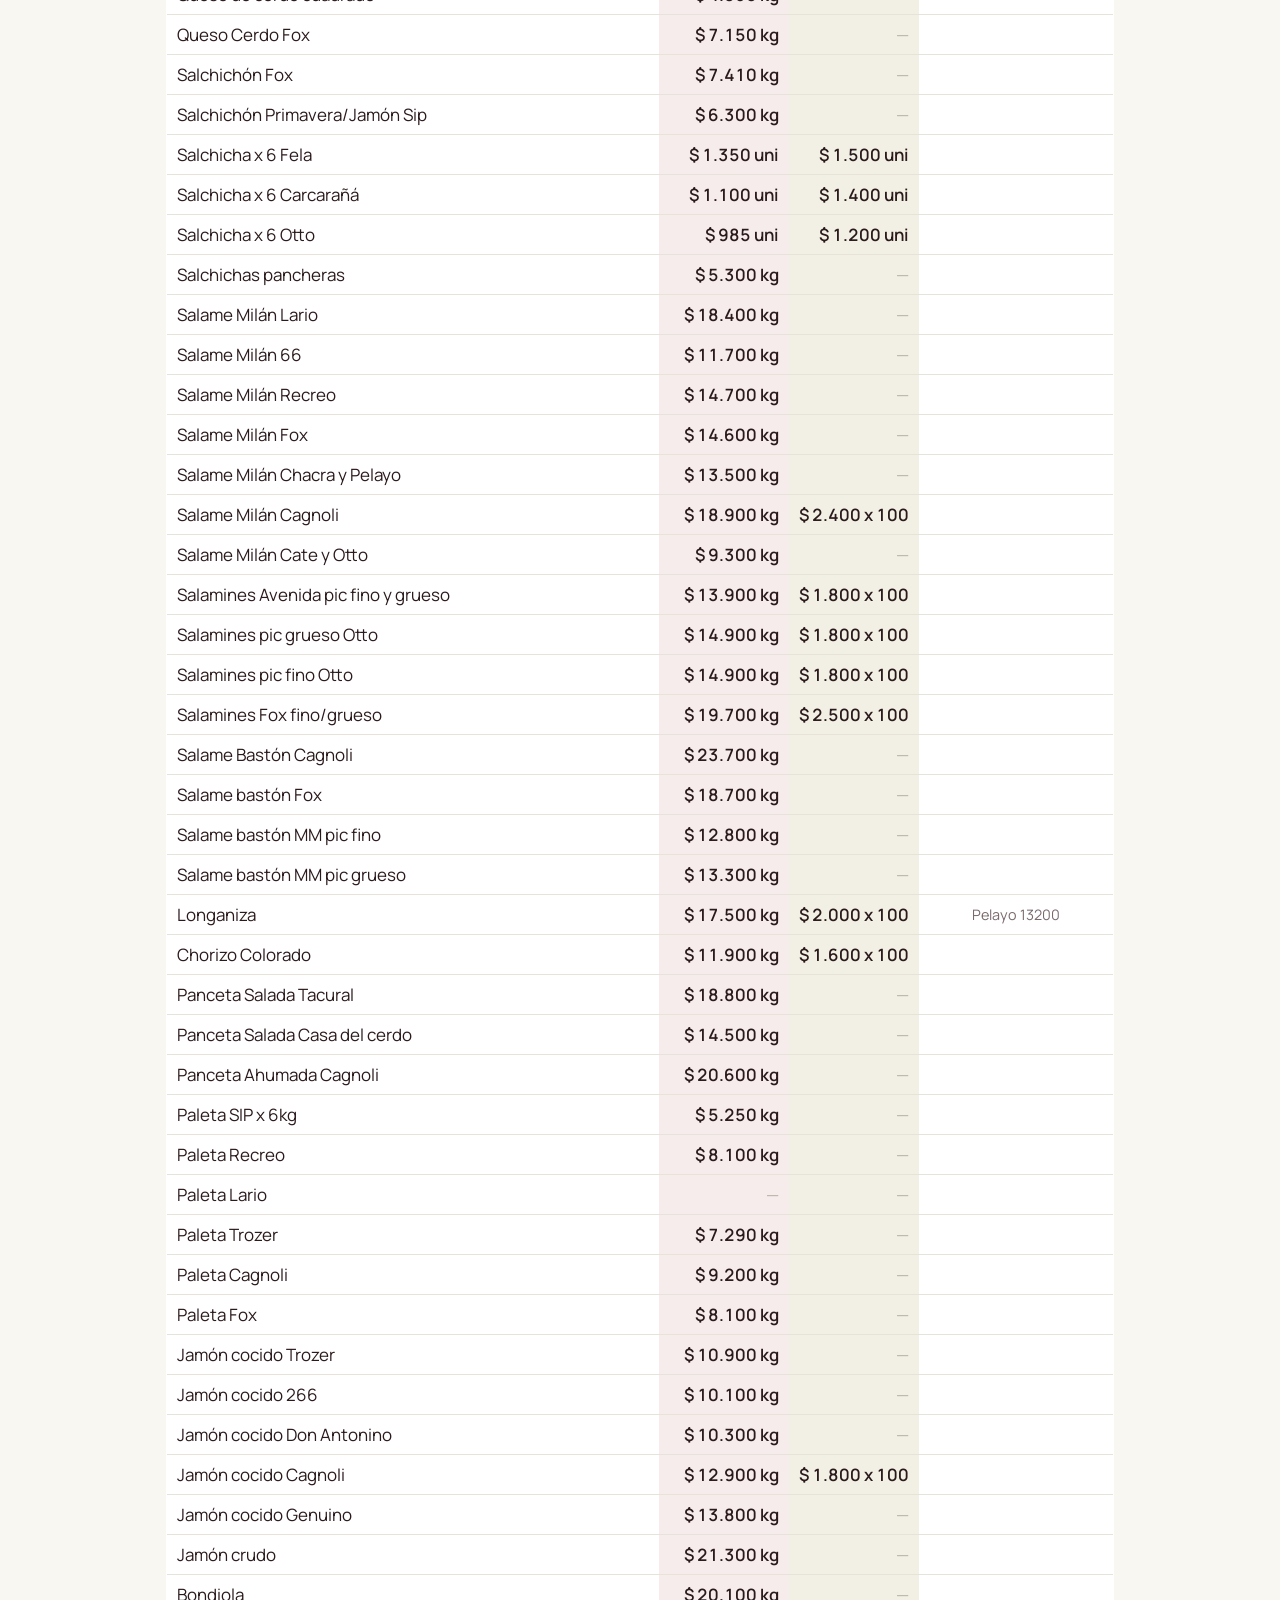
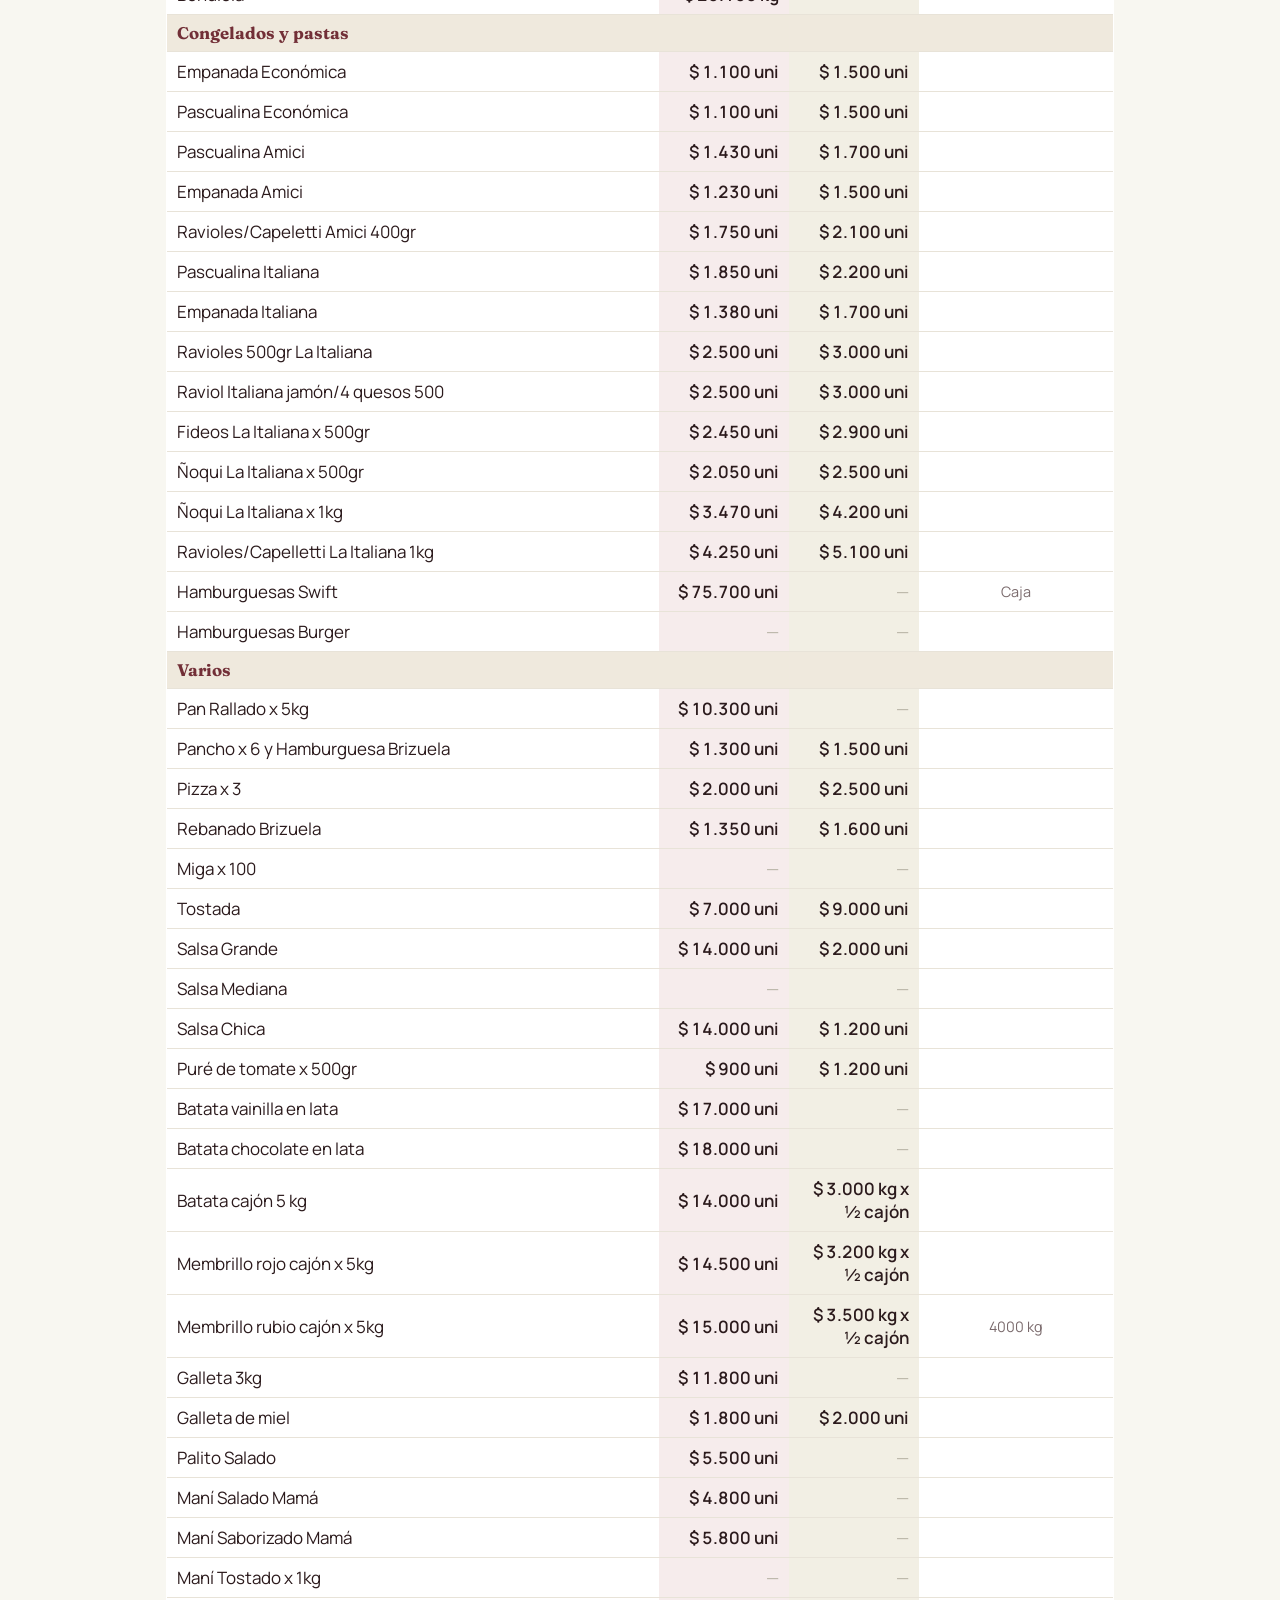
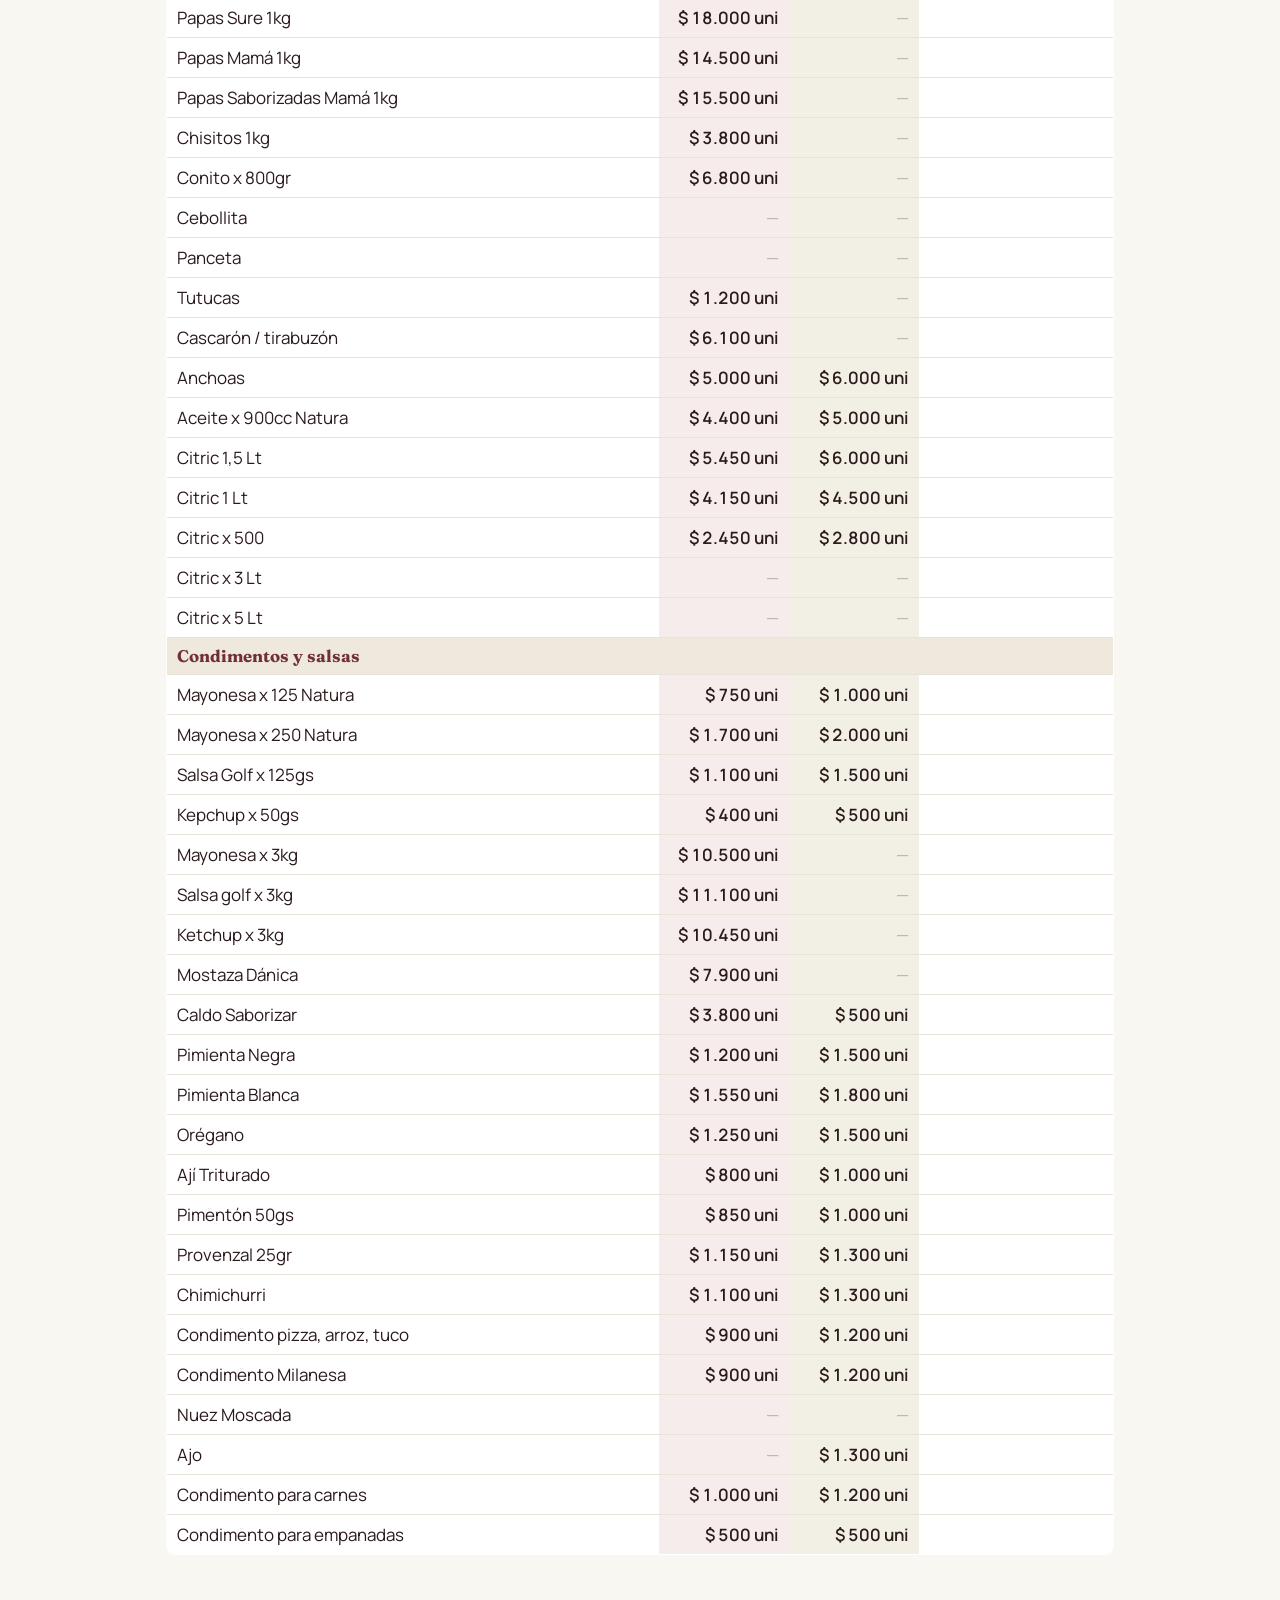
==== commit c7e350d6: "Columna Nota pasa a Comentario y queda centrada (web y artifact) Co-Authored-By: Claude Sonnet 5.5 <" ====
--- a/index.html
+++ b/index.html
@@ -4,7 +4,7 @@
   <meta charset="UTF-8">
   <meta name="viewport" content="width=device-width, initial-scale=1">
   <title>Lista de Precios - Manantial</title>
-  <link rel="stylesheet" href="styles.css?v=20261018a">
+  <link rel="stylesheet" href="styles.css?v=20261018c">
 </head>
 <body>
   <header class="topbar">
@@ -44,7 +44,7 @@
           <th class="c-nombre"><button type="button" class="orden" data-orden="nombre" title="Ordenar de la A a la Z">Producto <span class="flecha">⇅</span></button></th>
           <th class="c-precio"><button type="button" class="orden" data-orden="mayorista" title="Ordenar por Mayorista">Mayorista <span class="flecha">⇅</span></button></th>
           <th class="c-precio"><button type="button" class="orden" data-orden="minorista" title="Ordenar por Minorista">Minorista <span class="flecha">⇅</span></button></th>
-          <th class="c-nota">Nota</th>
+          <th class="c-nota">Comentario</th>
           <th class="c-acc edit-only"></th>
         </tr>
       </thead>
@@ -58,7 +58,7 @@
   <dialog id="dlg"></dialog>
   <div id="toast" class="toast" hidden></div>
 
-  <script src="datos.js?v=20261018a"></script>
-  <script src="app.js?v=20261018a"></script>
+  <script src="datos.js?v=20261018c"></script>
+  <script src="app.js?v=20261018c"></script>
 </body>
 </html>
--- a/styles.css
+++ b/styles.css
@@ -98,7 +98,9 @@
 td.precio { font-variant-numeric: tabular-nums; font-weight: 600; }
 td.mayo { background: var(--mayo); }
 td.mino { background: var(--mino); }
-td.nota { color: var(--suave); font-size: .9rem; }
+td.nota { color: var(--suave); font-size: .9rem; text-align: center; }
+th.c-nota { text-align: center; }
+td.nota input { text-align: center; }
 td.sin { color: #b8b3a6; font-weight: 400; }
 tr.cat-fila td { background: var(--fila-cat); color: var(--acento); font-family: "Fraunces", Georgia, serif; font-weight: 700; font-size: 1.05rem; }
 td input {
@@ -148,13 +150,13 @@
 
   /* Vista: misma tabla que en la computadora (Producto | Mayorista | Minorista) */
   body:not(.editando) th, body:not(.editando) td { padding: 8px 6px; }
-  body:not(.editando) th { font-size: .7rem; }
+  body:not(.editando) th { font-size: .64rem; letter-spacing: 0; }
   body:not(.editando) th.c-precio, body:not(.editando) td.precio { width: auto; }
   /* la nota va en una sola línea (horizontal); si es muy larga se desplaza de costado */
   body:not(.editando) th.c-nota, body:not(.editando) td.nota { width: 1%; font-size: .72rem; line-height: 1.2; white-space: nowrap; }
   body:not(.editando) .tabla-scroll { overflow-x: auto; }
-  body:not(.editando) td.nombre { font-size: .92rem; line-height: 1.25; }
-  body:not(.editando) td.precio { font-size: .9rem; white-space: nowrap; }
+  body:not(.editando) td.nombre { font-size: .9rem; line-height: 1.25; overflow-wrap: anywhere; }
+  body:not(.editando) td.precio { font-size: .8rem; white-space: nowrap; }
 
   /* Edición: cada producto como tarjeta para que los campos sean cómodos */
   body.editando table, body.editando thead, body.editando tbody, body.editando tr, body.editando td { display: block; }
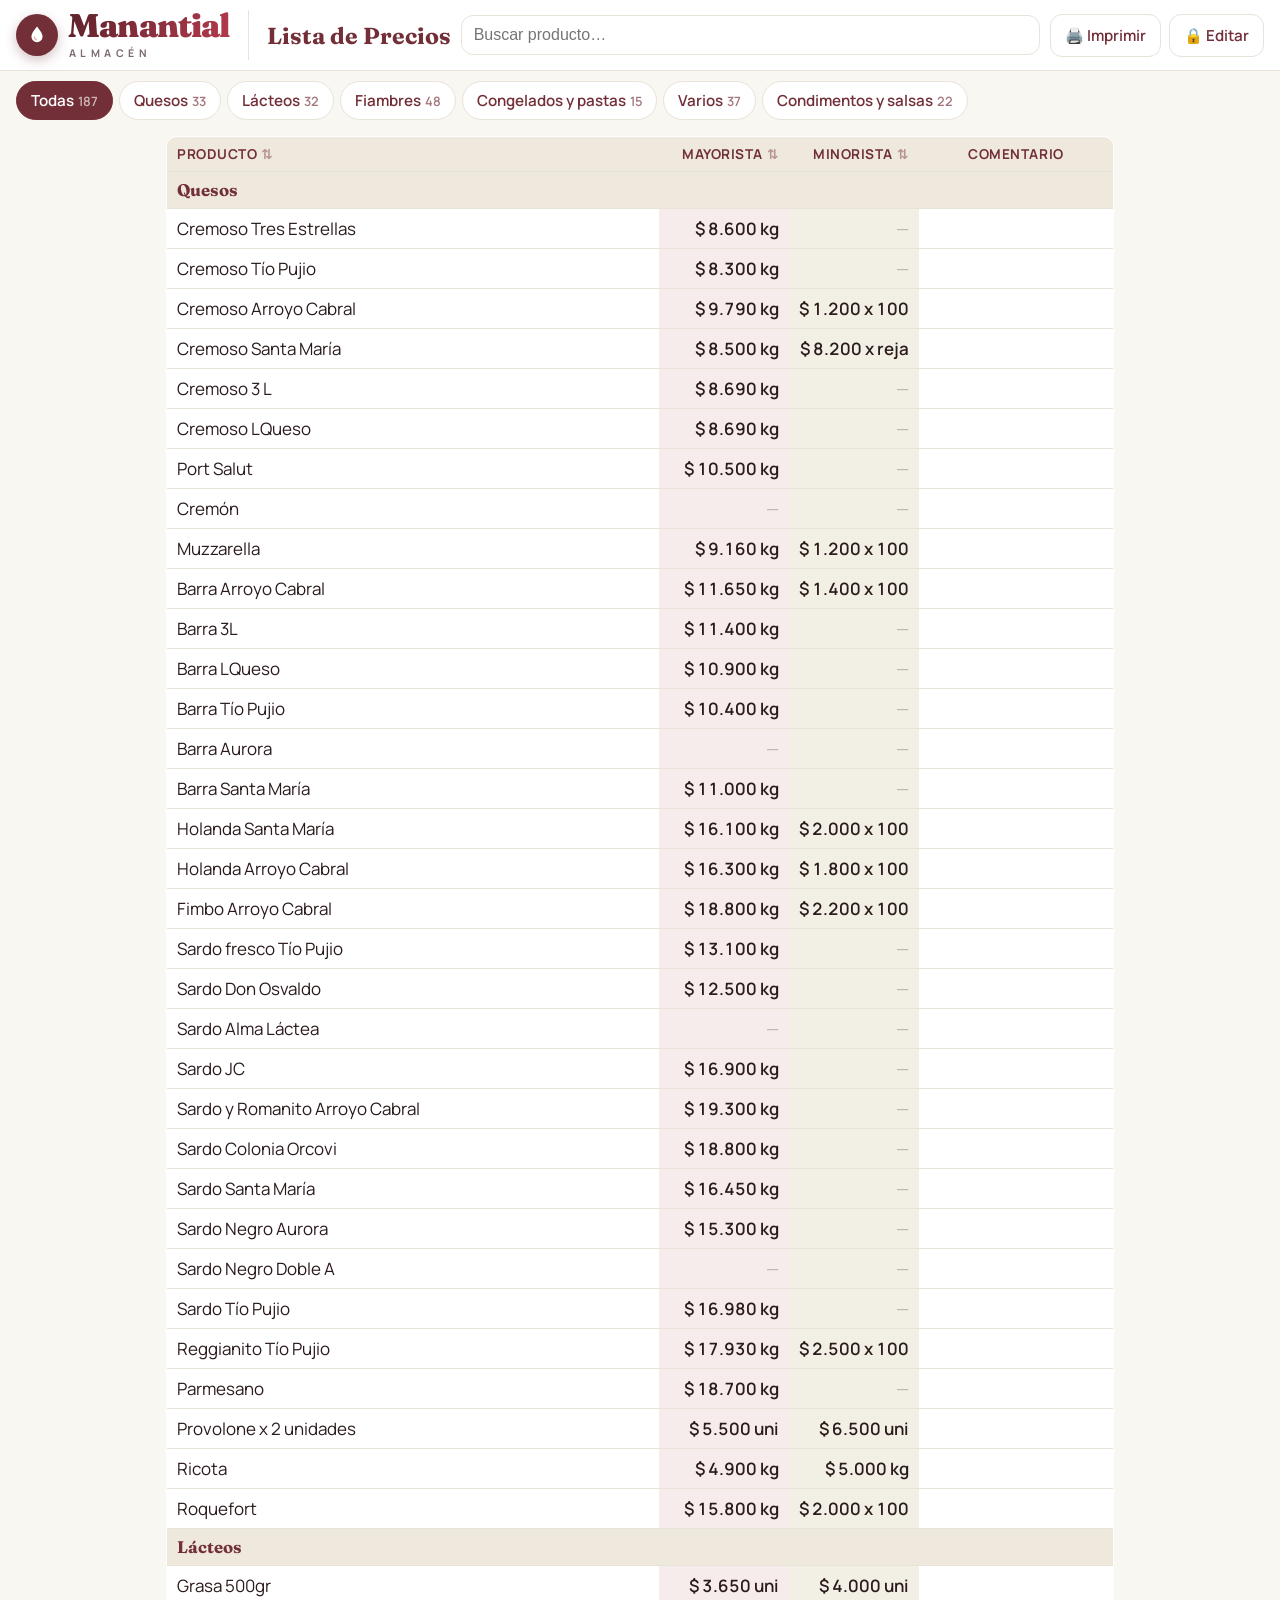
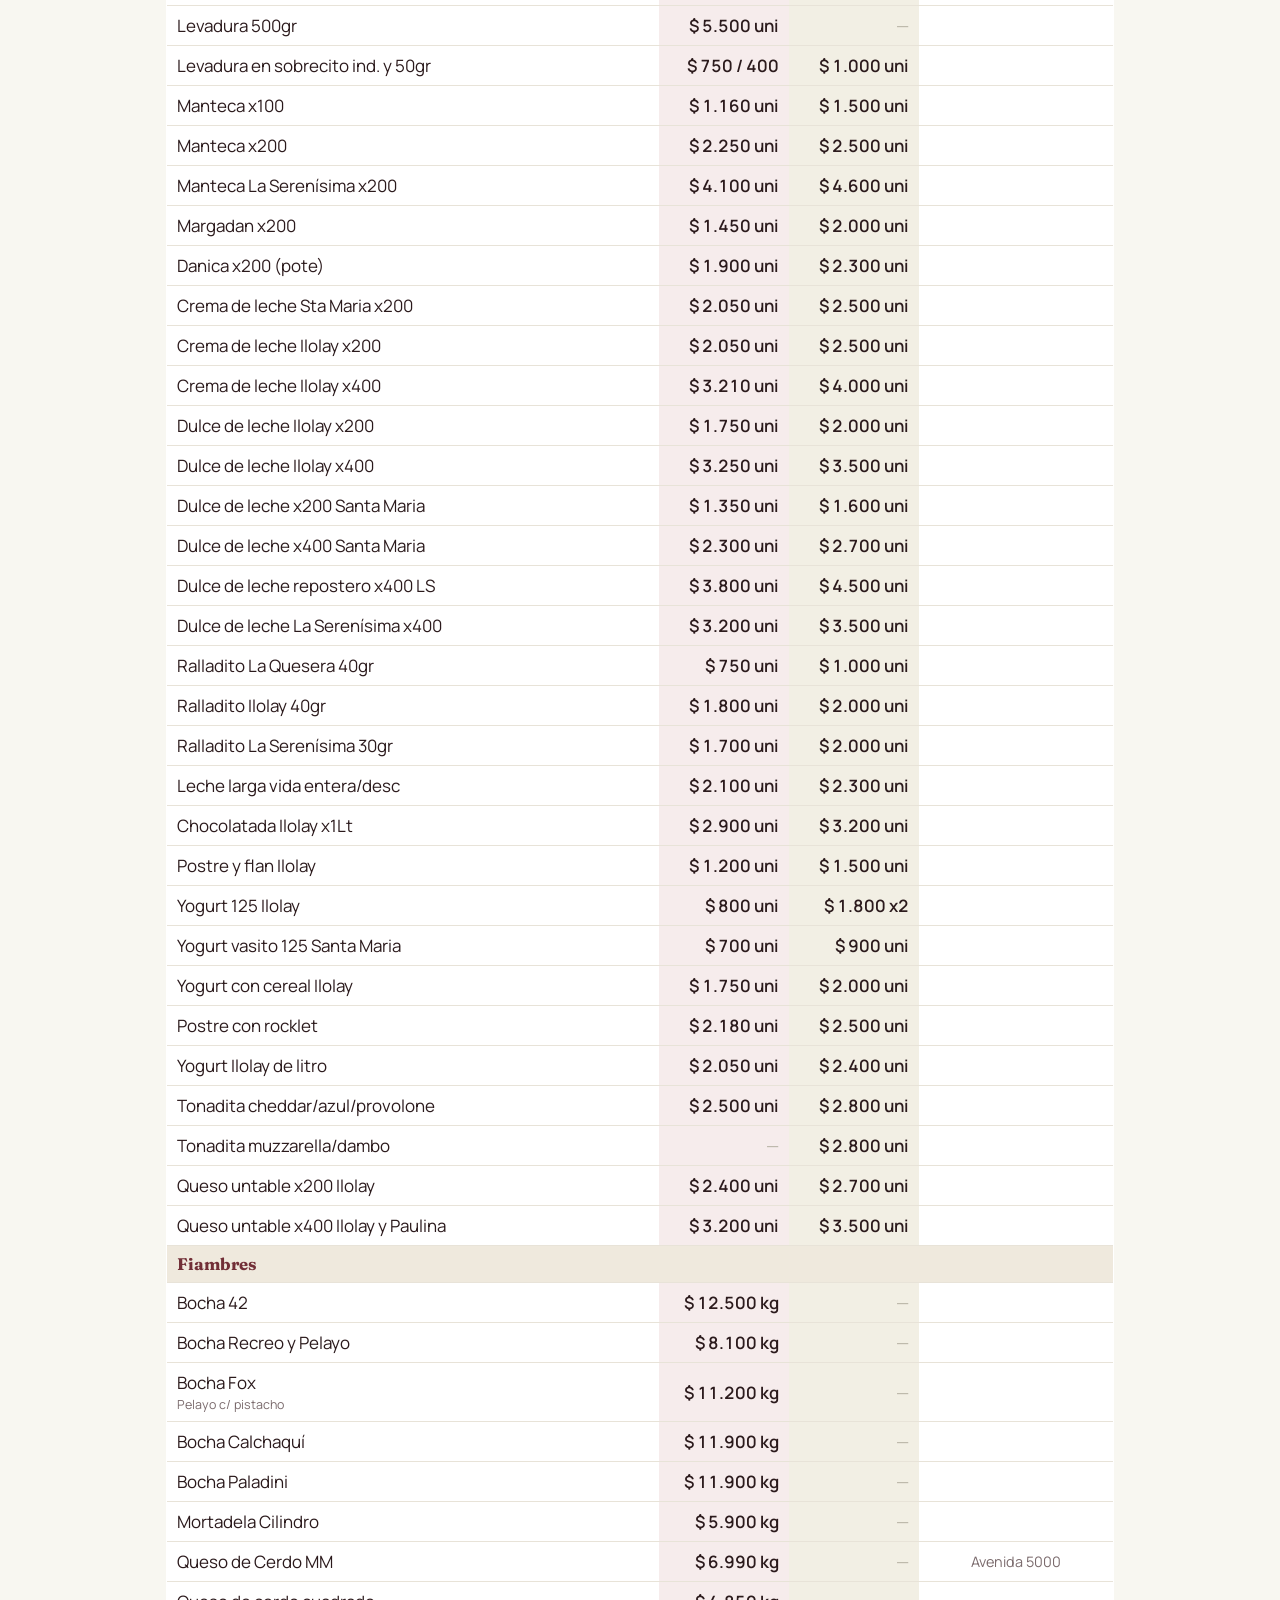
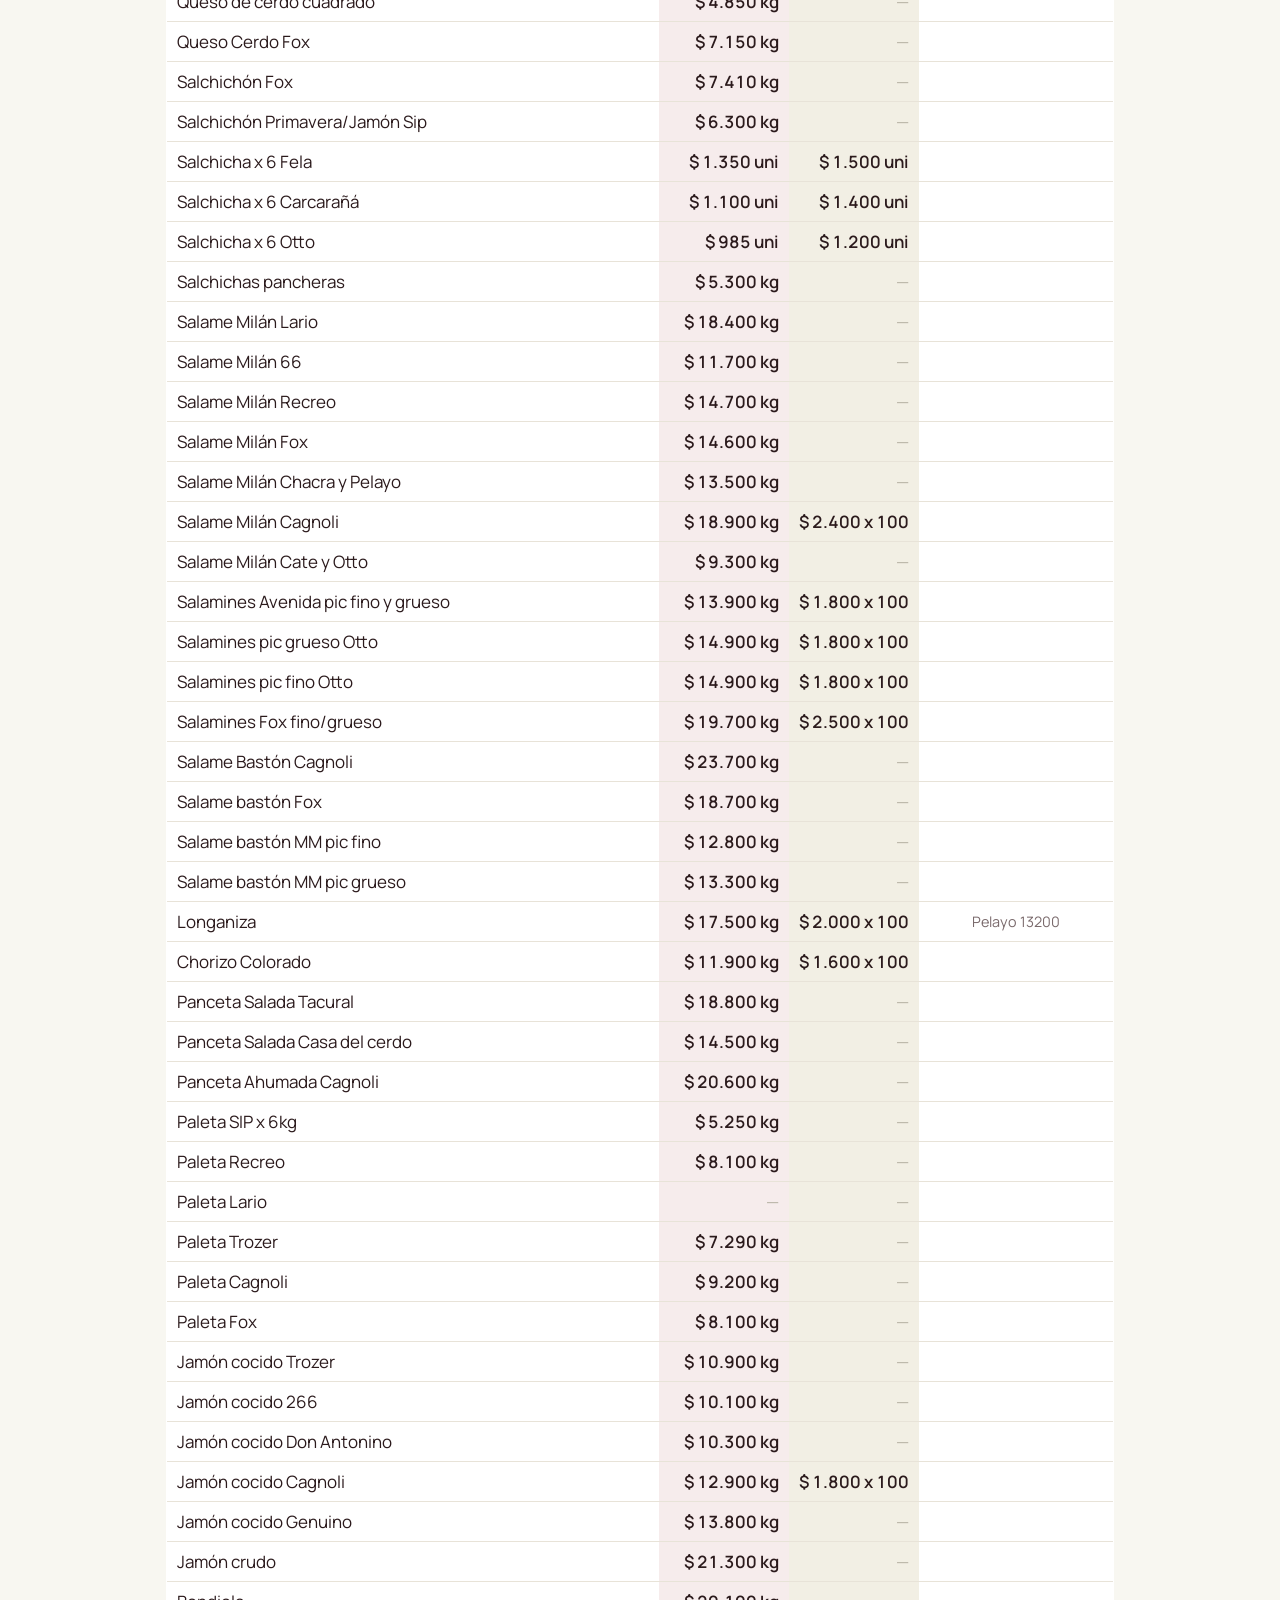
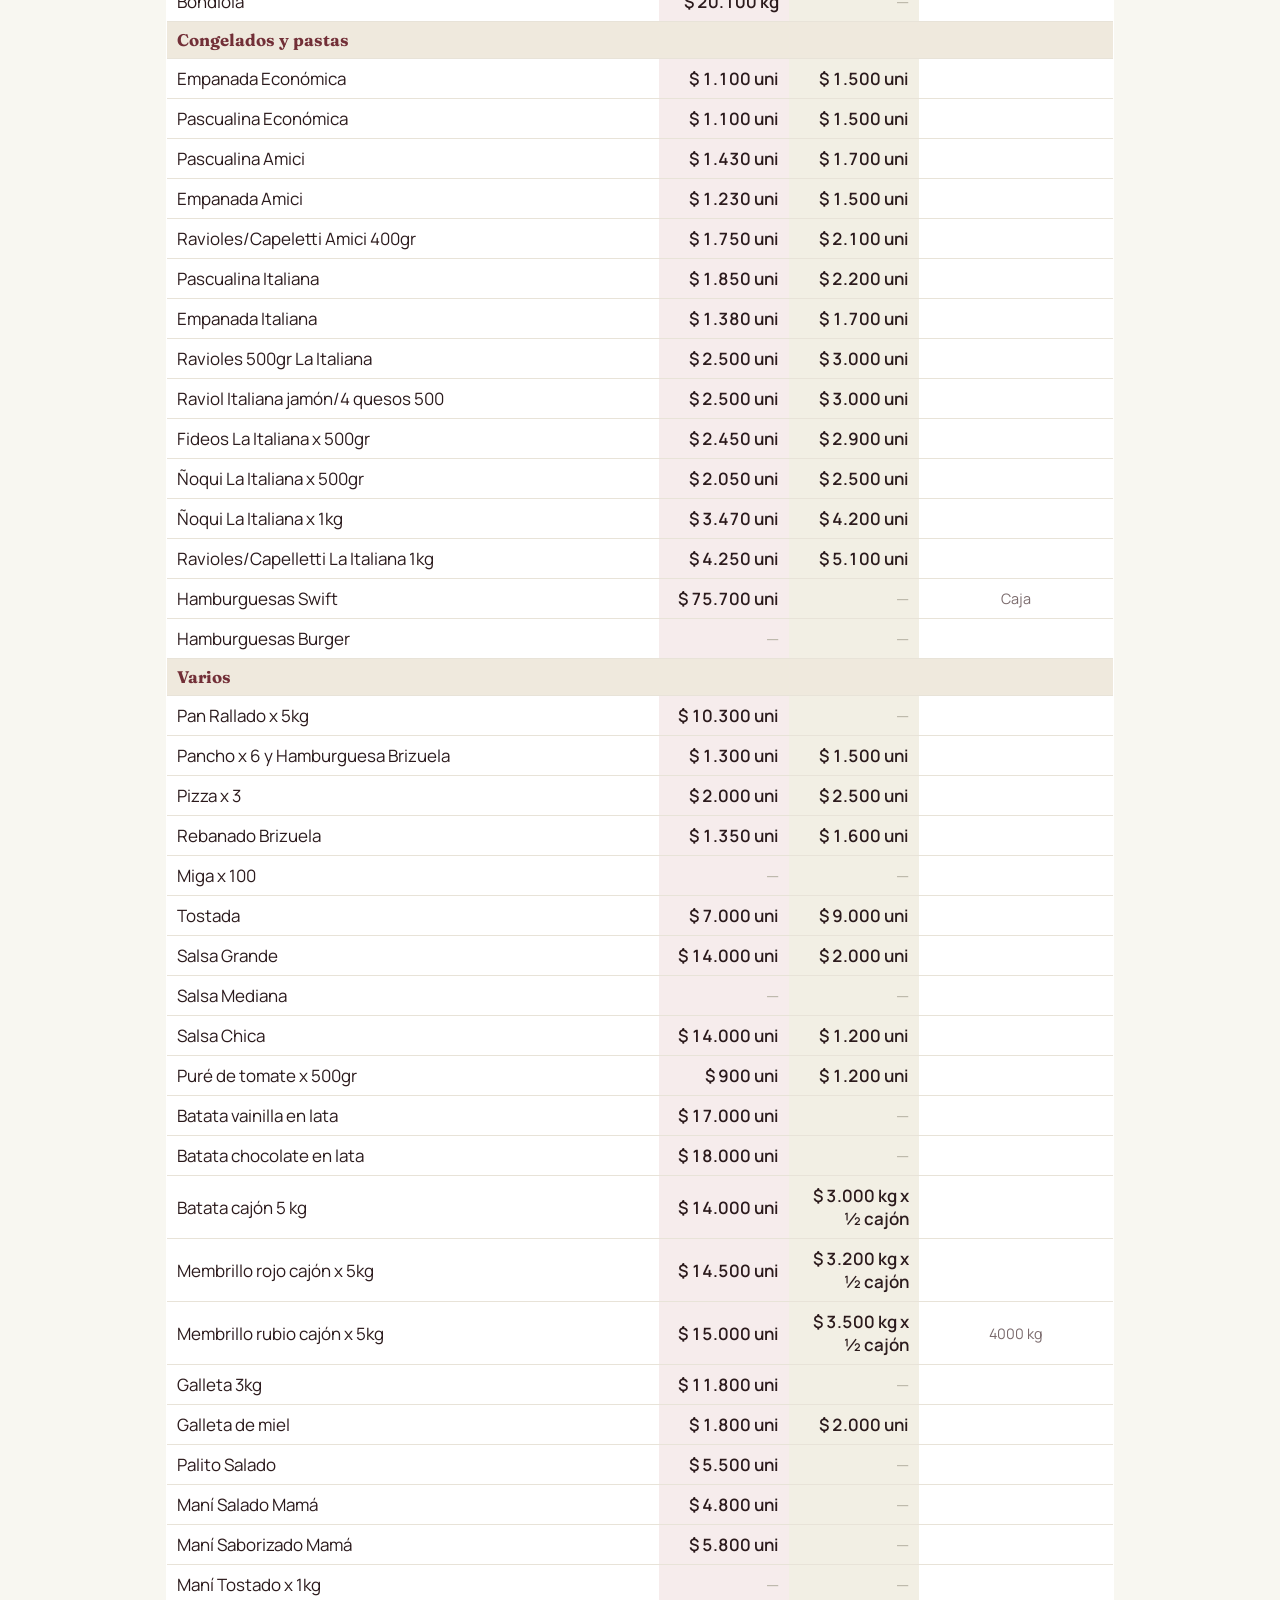
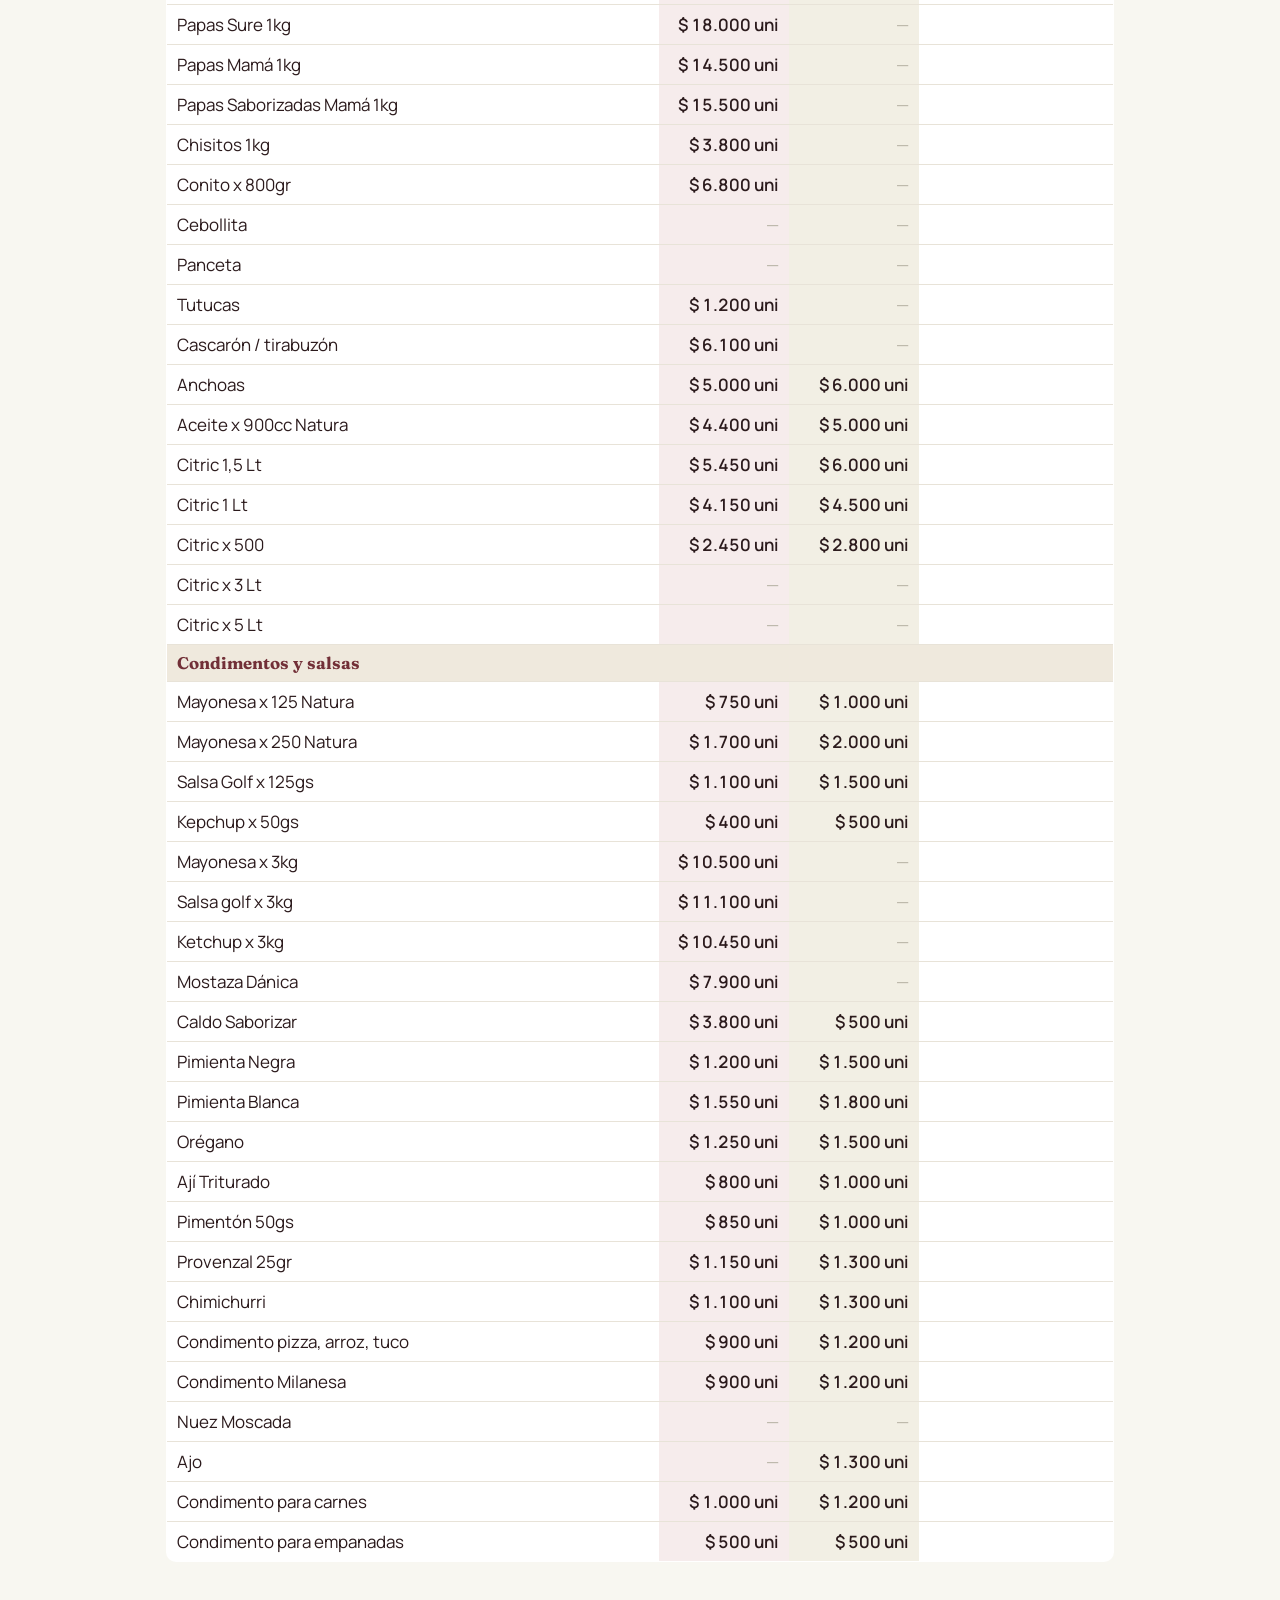
==== commit 12459798: "Marca Manantial en el encabezado y ajustes de la tabla en celular (web y artifact) Co-Authored-By: C" ====
--- a/index.html
+++ b/index.html
@@ -4,13 +4,19 @@
   <meta charset="UTF-8">
   <meta name="viewport" content="width=device-width, initial-scale=1">
   <title>Lista de Precios - Manantial</title>
-  <link rel="stylesheet" href="styles.css?v=20261018c">
+  <link rel="stylesheet" href="styles.css?v=20261018d">
 </head>
 <body>
   <header class="topbar">
-    <div class="titulo">
-      <h1>Lista de Precios</h1>
-      <small id="actualizado"></small>
+    <div class="encabezado">
+      <div class="marca" role="img" aria-label="Manantial Almacén">
+        <span class="marca-gota"><svg viewBox="0 0 24 24" width="22" height="22" aria-hidden="true"><path d="M12 2.6c3.6 4.7 6.1 7.8 6.1 11.1a6.1 6.1 0 0 1-12.2 0c0-3.3 2.5-6.4 6.1-11.1z" fill="currentColor"/><path d="M9.2 14.2a3 3 0 0 0 2.4 2.9" fill="none" stroke="#e9b9c0" stroke-width="1.6" stroke-linecap="round"/></svg></span>
+        <span class="marca-texto"><span class="marca-nombre">Manantial</span><span class="marca-sub">Almacén</span></span>
+      </div>
+      <div class="titulo">
+        <h1>Lista de Precios</h1>
+        <small id="actualizado"></small>
+      </div>
     </div>
     <input id="buscar" type="search" placeholder="Buscar producto…" autocomplete="off">
     <div class="acciones">
@@ -58,7 +64,7 @@
   <dialog id="dlg"></dialog>
   <div id="toast" class="toast" hidden></div>
 
-  <script src="datos.js?v=20261018c"></script>
-  <script src="app.js?v=20261018c"></script>
+  <script src="datos.js?v=20261018d"></script>
+  <script src="app.js?v=20261018d"></script>
 </body>
 </html>
--- a/styles.css
+++ b/styles.css
@@ -1,4 +1,4 @@
-@import url("https://fonts.googleapis.com/css2?family=Fraunces:opsz,wght@9..144,700&family=Manrope:wght@400;500;600;700&display=swap");
+@import url("https://fonts.googleapis.com/css2?family=Fraunces:opsz,wght@9..144,700;9..144,900&family=Manrope:wght@400;500;600;700&display=swap");
 
 :root {
   --bg: #f8f7f1;        /* crema */
@@ -29,6 +29,13 @@
   background: var(--card);
   border-bottom: 1px solid var(--linea);
 }
+.encabezado { display: flex; align-items: center; gap: 18px; min-width: 0; flex-wrap: wrap; }
+.marca { display: flex; align-items: center; gap: 10px; flex: none; padding-right: 18px; border-right: 1px solid var(--linea); }
+.marca-gota { display: grid; place-items: center; width: 42px; height: 42px; border-radius: 50%; background: var(--acento); color: #fff; box-shadow: 0 4px 12px rgba(114, 47, 55, .3); }
+.marca-texto { display: flex; flex-direction: column; align-items: flex-start; gap: 3px; }
+.marca-nombre { font-family: "Fraunces", Georgia, serif; font-weight: 900; font-size: 2.05rem; line-height: .95; letter-spacing: -.025em; padding-bottom: .06em;
+  background: linear-gradient(110deg, #5e232b 0%, #b23a4d 100%); -webkit-background-clip: text; background-clip: text; color: transparent; }
+.marca-sub { font-size: .66rem; font-weight: 700; letter-spacing: .42em; text-transform: uppercase; color: var(--suave); padding-left: .1em; }
 .titulo h1 { margin: 0; font-family: "Fraunces", Georgia, serif; font-weight: 700; font-size: 1.45rem; color: var(--acento); }
 dialog h2 { font-family: "Fraunces", Georgia, serif; color: var(--acento); }
 .titulo small { color: var(--suave); font-size: .8rem; }
@@ -153,7 +160,28 @@
   body:not(.editando) th { font-size: .64rem; letter-spacing: 0; }
   body:not(.editando) th.c-precio, body:not(.editando) td.precio { width: auto; }
   /* la nota va en una sola línea (horizontal); si es muy larga se desplaza de costado */
-  body:not(.editando) th.c-nota, body:not(.editando) td.nota { width: 1%; font-size: .72rem; line-height: 1.2; white-space: nowrap; }
+  body:not(.editando) th.c-nota, body:not(.editando) td.nota { width: 1%; font-size: .72rem; line-height: 1.2; white-space: nowrap; padding-inline: 3px; }
+  body:not(.editando) th.c-nota { font-size: .56rem; }
+  body:not(.editando) th.c-precio .orden { gap: 2px; }
+  /* anchos fijos: el nombre se parte por renglones y los precios no se cortan */
+  body:not(.editando) #tabla { table-layout: fixed; }
+  body:not(.editando) #tabla th:nth-child(1) { width: 28%; }
+  body:not(.editando) #tabla th:nth-child(2) { width: 24%; }
+  body:not(.editando) #tabla th:nth-child(3) { width: 26%; }
+  body:not(.editando) #tabla th.c-nota { width: 22%; }
+  body:not(.editando) #tabla.sin-notas th:nth-child(1) { width: 36%; }
+  body:not(.editando) #tabla.sin-notas th:nth-child(2) { width: 31%; }
+  body:not(.editando) #tabla.sin-notas th:nth-child(3) { width: 33%; }
+  body:not(.editando) #tabla th, body:not(.editando) #tabla td.nota { overflow: hidden; }
+  body:not(.editando) #tabla td.nombre { overflow-wrap: break-word; hyphens: auto; }
+  body:not(.editando) td.precio.largo { white-space: normal; font-size: .7rem; line-height: 1.15; }
+  .encabezado { gap: 12px; flex-wrap: nowrap; }
+  .marca { padding-right: 12px; gap: 8px; }
+  .marca-gota { width: 34px; height: 34px; }
+  .marca-gota svg { width: 18px; height: 18px; }
+  .marca-nombre { font-size: 1.55rem; }
+  .marca-sub { font-size: .56rem; letter-spacing: .34em; }
+  .titulo h1 { font-size: 1.05rem; }
   body:not(.editando) .tabla-scroll { overflow-x: auto; }
   body:not(.editando) td.nombre { font-size: .9rem; line-height: 1.25; overflow-wrap: anywhere; }
   body:not(.editando) td.precio { font-size: .8rem; white-space: nowrap; }
